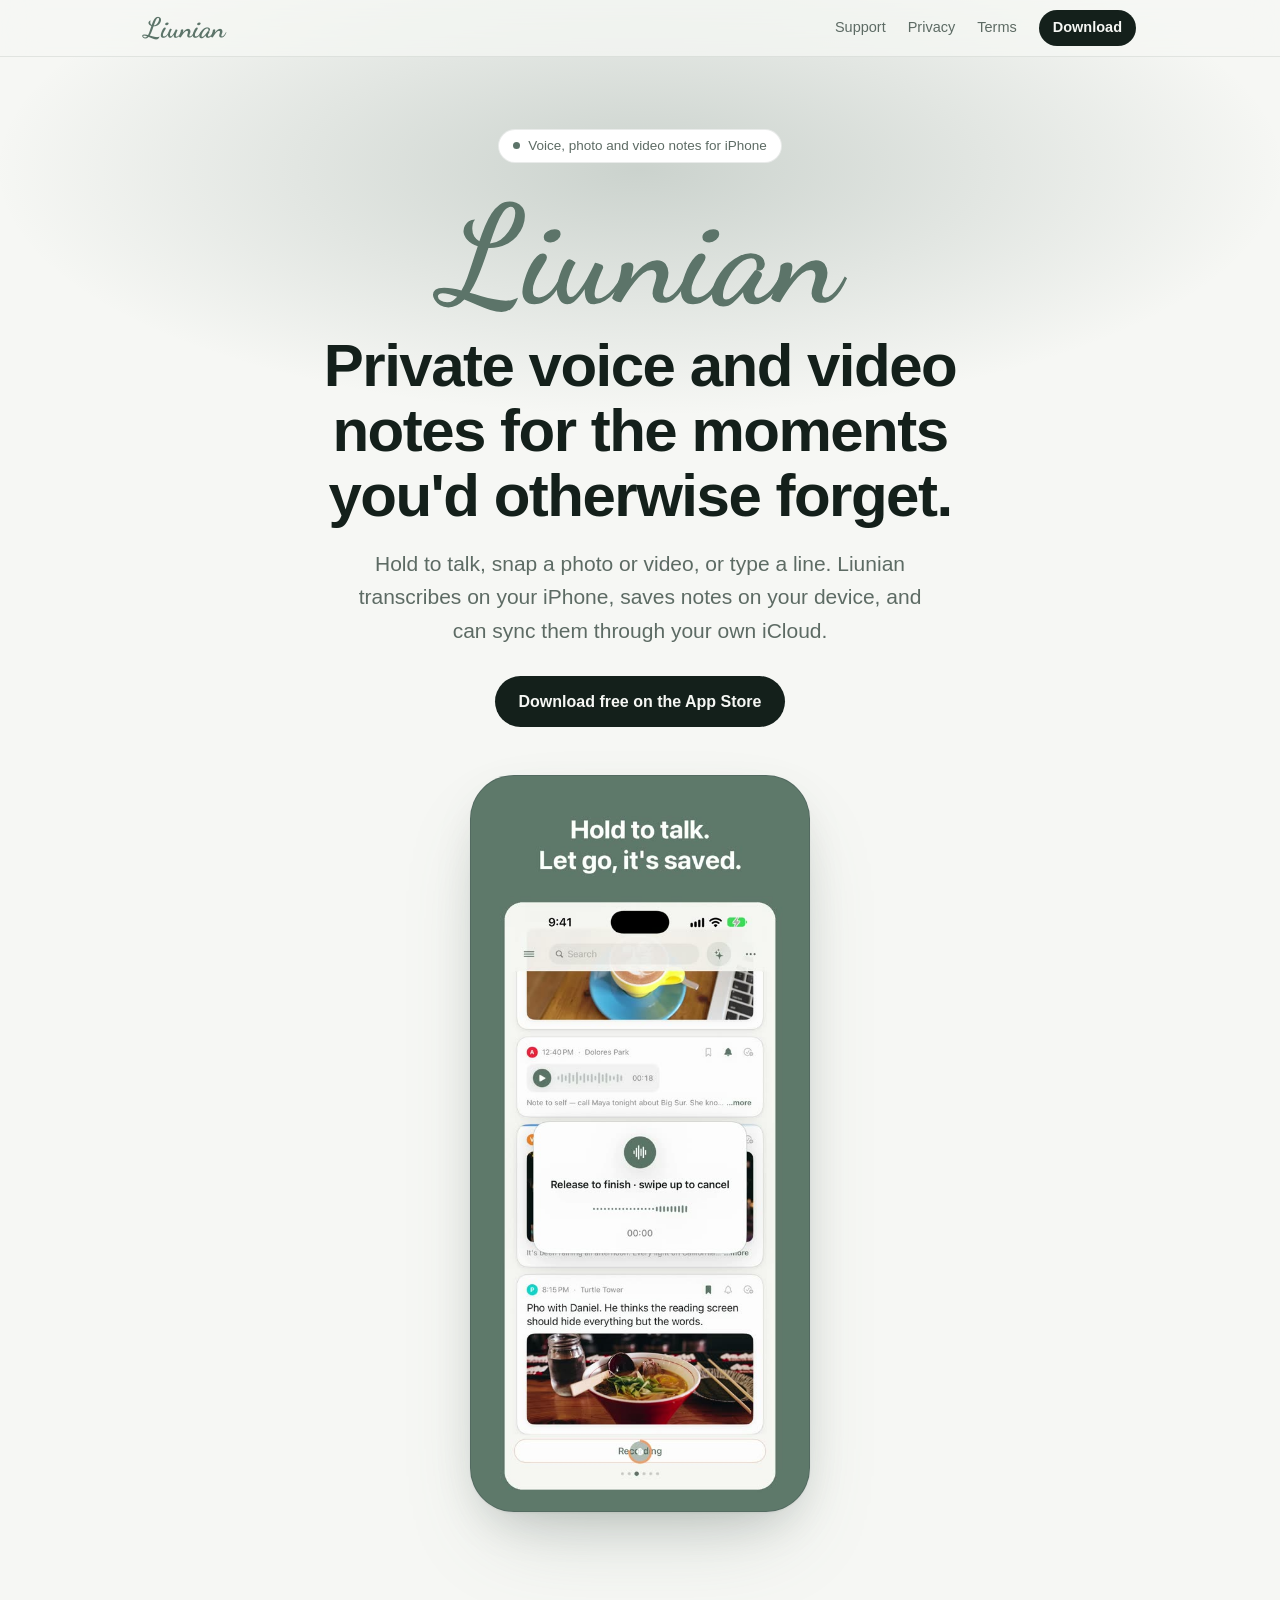
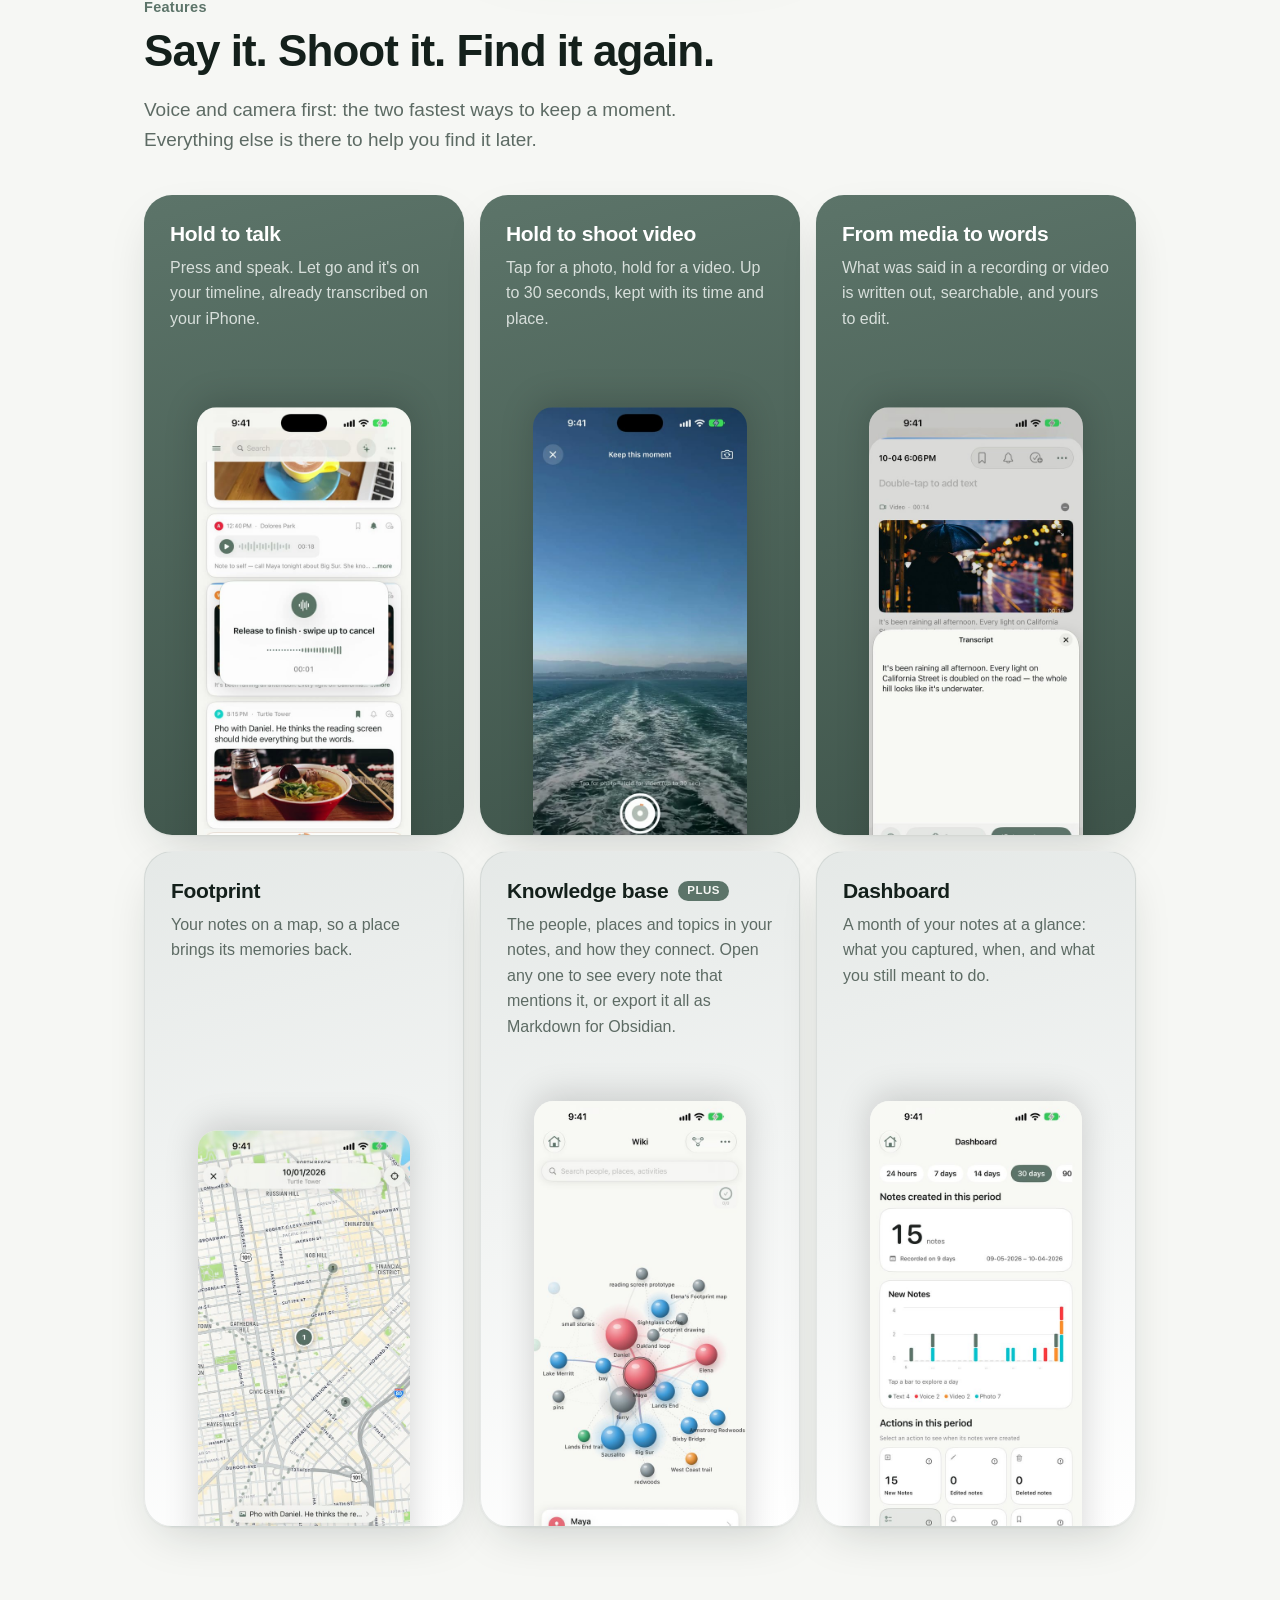
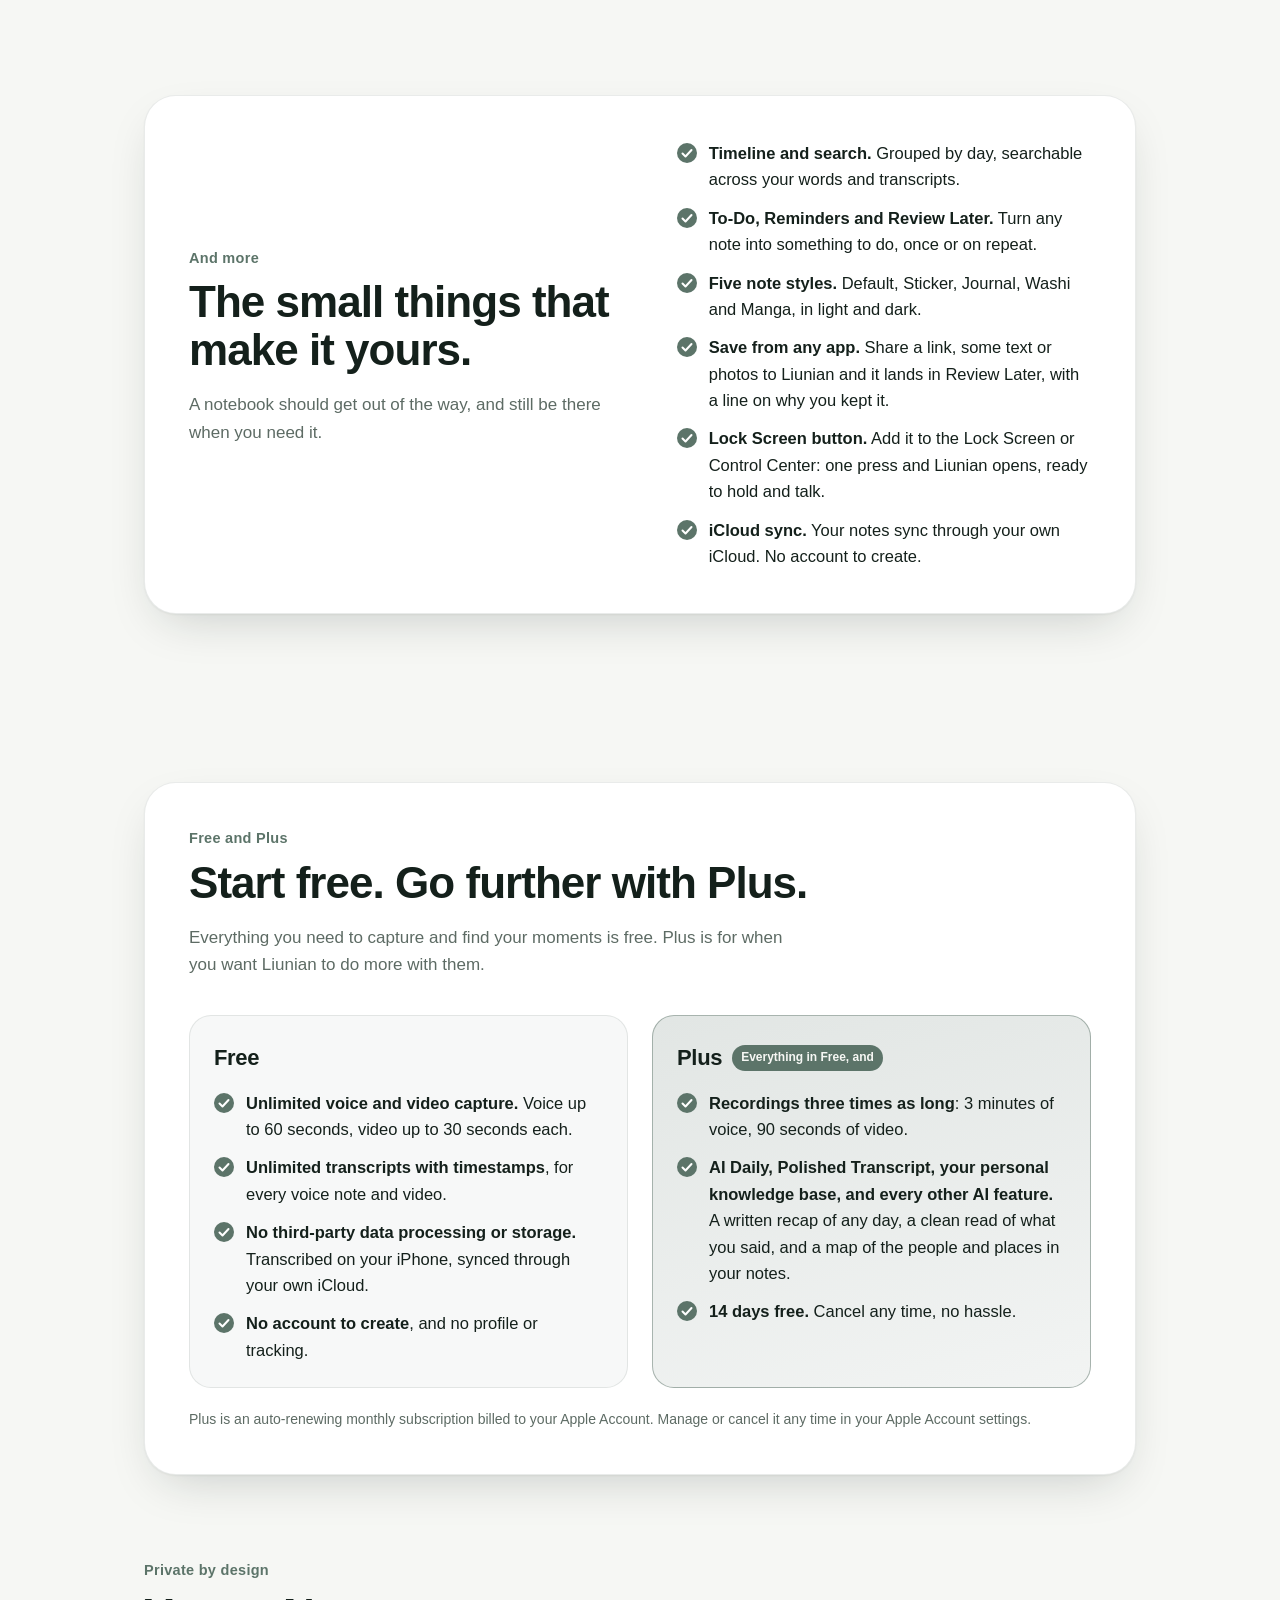
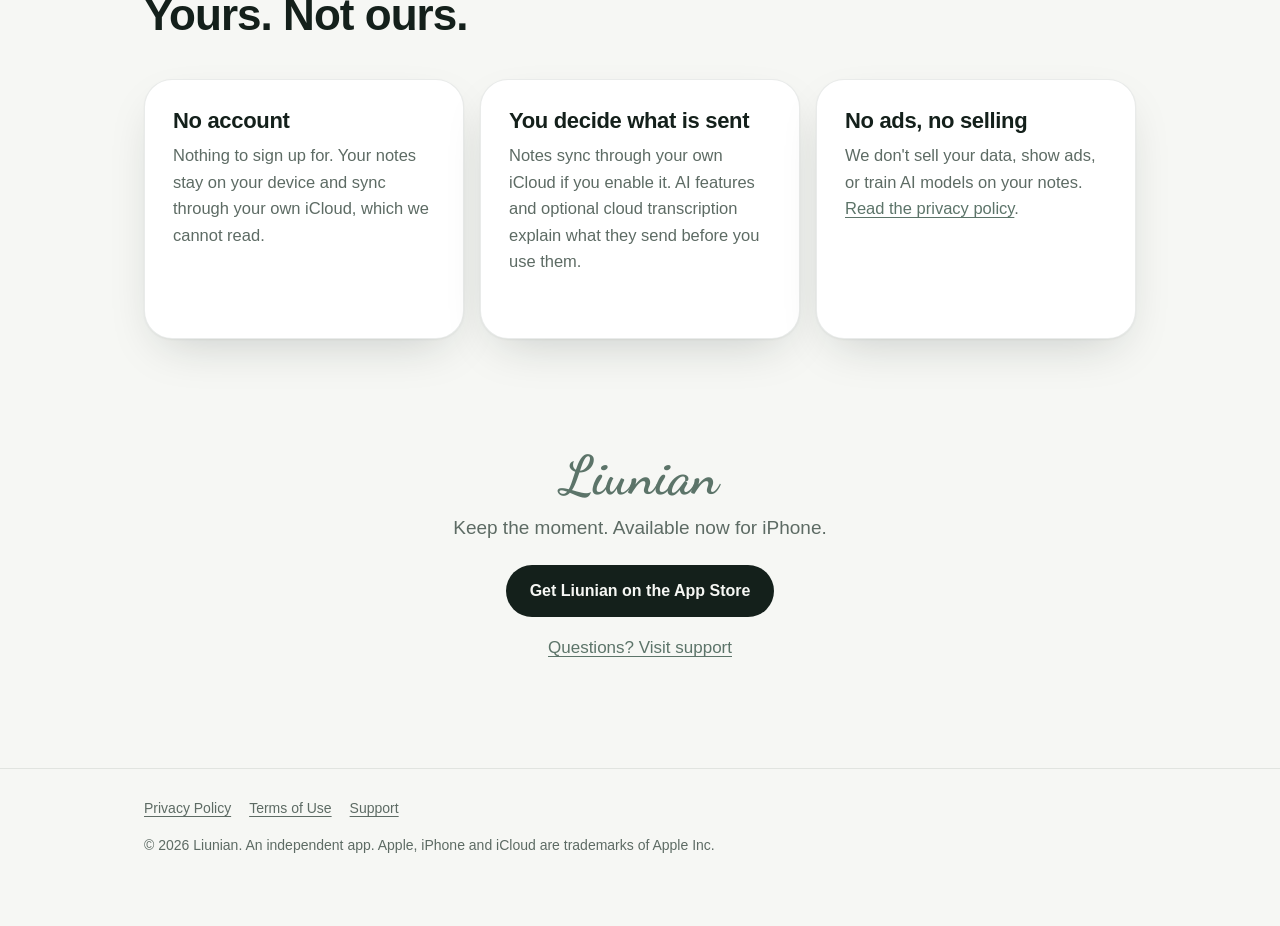
==== index.html @ a7a147c0 "Update website (cef994d)" ====
<!doctype html>
<html lang="en">
<head>
<meta charset="utf-8">
<meta name="viewport" content="width=device-width, initial-scale=1">
<title>Liunian – Private Voice &amp; Video Notes for iPhone</title>
<meta name="description" content="Capture voice, photo, video and text notes on iPhone. Liunian transcribes on device, can sync notes through your own iCloud, and helps you find them again. Download free on the App Store.">
<meta name="theme-color" content="#5C7469">
<link rel="icon" href="/img/icon-180.png">
<link rel="apple-touch-icon" href="/img/icon-180.png">
<link rel="canonical" href="https://liunianai.com/">
<meta property="og:type" content="website">
<meta property="og:url" content="https://liunianai.com/">
<meta property="og:title" content="Liunian – Private Voice &amp; Video Notes for iPhone">
<meta property="og:description" content="Capture voice, photo, video and text notes on iPhone. Liunian transcribes on device, can sync notes through your own iCloud, and helps you find them again. Download free on the App Store.">
<meta property="og:image" content="https://liunianai.com/img/icon-512.png">
<meta name="twitter:card" content="summary">
<meta name="apple-itunes-app" content="app-id=6816302206">
<script type="application/ld+json">{"@context": "https://schema.org", "@type": "SoftwareApplication", "name": "Liunian: Voice & Video Notes", "url": "https://liunianai.com/", "downloadUrl": "https://apps.apple.com/us/app/liunian-voice-video-notes/id6816302206", "operatingSystem": "iOS", "applicationCategory": "ProductivityApplication", "description": "Capture voice, photo, video and text notes on iPhone. Liunian transcribes on device, can sync notes through your own iCloud, and helps you find them again. Download free on the App Store.", "offers": {"@type": "Offer", "price": "0", "priceCurrency": "USD"}}</script>
<link rel="stylesheet" href="/style.css?v=43594e3c">
</head>
<body id="top">
<header class="site"><div class="wrap"><a class="brand" href="/">Liunian</a>
<nav><a href="/support/">Support</a><a href="/privacy/">Privacy</a><a href="/terms/">Terms</a><a class="pill" href="https://apps.apple.com/us/app/liunian-voice-video-notes/id6816302206">Download</a></nav></div></header>


<div class="hero">
  <div class="wrap">
    <span class="eyebrow"><i></i>Voice, photo and video notes for iPhone</span>
    <svg class="wordmark" viewBox="18 74 204 63" role="img" aria-label="Liunian"><path pathLength="1" style="--i:0" d="M55.82 131.05 Q53.47 131.05 50.55 130.09 Q47.63 129.14 44.55 127.81 Q41.47 126.47 38.54 125.27 Q36.96 126.98 35.11 127.94 Q33.27 128.89 31.18 128.89 Q28.95 128.89 27.33 127.90 Q25.71 126.92 24.86 125.52 Q24.00 124.12 24.00 122.98 Q24.00 121.71 25.14 120.76 Q26.29 119.81 29.21 119.81 Q30.92 119.81 32.99 120.16 Q35.05 120.50 37.21 121.08 Q38.67 118.54 39.91 115.11 Q41.15 111.68 42.36 107.90 Q43.56 104.12 44.77 100.50 Q41.59 99.42 39.88 97.48 Q38.16 95.54 38.16 93.57 Q38.16 92.30 38.80 91.07 Q39.43 89.83 40.64 88.97 Q41.85 88.11 43.50 88.11 Q42.67 89.13 42.45 90.40 Q42.23 91.67 42.23 92.43 Q42.23 94.53 43.18 95.99 Q44.13 97.45 45.53 98.27 Q46.74 94.65 48.10 91.32 Q49.47 87.99 51.15 85.41 Q52.83 82.84 54.90 81.32 Q56.96 79.79 59.57 79.79 Q61.03 79.79 62.65 80.40 Q64.27 81.00 65.44 82.46 Q66.62 83.92 66.62 86.65 Q66.62 88.81 65.70 91.29 Q64.78 93.77 62.81 96.02 Q60.84 98.27 57.76 99.77 Q54.68 101.26 50.29 101.39 Q50.17 101.39 50.01 101.39 Q49.85 101.39 49.72 101.39 Q48.52 105.07 47.18 108.82 Q45.85 112.57 44.32 115.99 Q42.80 119.42 41.02 122.09 Q43.50 122.79 46.52 123.68 Q49.53 124.57 52.55 125.17 Q55.57 125.78 57.85 125.78 Q59.38 125.78 60.68 125.43 Q61.98 125.08 63.44 124.38 Q62.17 127.94 60.30 129.49 Q58.42 131.05 55.82 131.05 Z M30.54 126.54 Q32.19 126.54 33.21 125.81 Q34.23 125.08 35.24 124.00 Q33.27 123.30 31.56 122.82 Q29.84 122.35 28.57 122.35 Q27.37 122.35 26.83 122.79 Q26.29 123.24 26.29 123.87 Q26.29 124.89 27.56 125.71 Q28.83 126.54 30.54 126.54 Z M50.42 99.29 Q53.22 99.10 55.38 97.51 Q57.53 95.92 59.06 93.70 Q60.58 91.48 61.38 89.16 Q62.17 86.84 62.17 85.13 Q62.17 83.48 61.54 82.87 Q60.90 82.27 60.08 82.27 Q58.23 82.27 56.58 84.62 Q54.93 86.97 53.44 90.81 Q51.95 94.65 50.42 99.29 Z"/><path pathLength="1" style="--i:1" d="M71.06 127.43 Q68.27 127.43 66.87 125.78 Q65.47 124.13 65.47 121.77 Q65.47 120.31 65.98 118.09 Q66.49 115.87 67.41 113.42 Q68.34 110.98 69.55 108.82 Q70.77 106.66 72.16 105.29 Q73.54 103.93 74.94 103.93 Q75.72 103.93 76.28 104.39 Q76.84 104.85 76.84 105.77 Q76.84 106.59 75.87 108.25 Q74.90 109.91 73.59 112.07 Q72.27 114.22 71.29 116.53 Q70.30 118.85 70.30 120.95 Q70.30 122.97 71.03 123.64 Q71.76 124.32 73.16 124.32 Q75.32 124.32 77.86 122.16 Q80.40 120.00 83.13 114.60 L84.08 115.61 Q81.86 121.20 78.43 124.32 Q75.00 127.43 71.06 127.43 Z M78.56 98.78 Q77.35 98.78 76.37 98.19 Q75.38 97.60 75.38 96.34 Q75.38 94.78 77.03 93.70 Q78.68 92.62 80.48 92.62 Q81.61 92.62 82.40 93.13 Q83.19 93.64 83.19 94.97 Q83.19 96.31 81.73 97.55 Q80.27 98.78 78.56 98.78 Z"/><path pathLength="1" style="--i:2" d="M86.31 127.43 Q84.15 127.43 82.78 125.43 Q81.42 123.43 81.42 120.82 Q81.42 119.04 81.99 116.63 Q82.56 114.22 83.48 111.93 Q84.40 109.64 85.39 108.12 Q86.37 106.59 87.20 106.59 Q87.64 106.59 88.56 107.07 Q89.48 107.55 90.18 108.25 Q89.48 109.26 88.50 111.36 Q87.51 113.45 86.75 115.87 Q85.99 118.28 85.99 120.25 Q85.99 120.50 86.08 121.46 Q86.18 122.41 86.56 123.24 Q86.94 124.06 87.89 124.06 Q88.97 124.06 90.21 122.89 Q91.45 121.71 92.75 119.84 Q94.05 117.96 95.29 115.80 Q96.53 113.64 97.52 111.61 Q98.50 109.58 99.14 108.18 Q99.71 108.25 100.63 108.50 Q101.55 108.75 102.25 109.17 Q102.95 109.58 102.95 110.34 Q102.95 110.53 102.34 111.90 Q101.74 113.26 100.95 115.17 Q100.15 117.07 99.55 119.08 Q98.95 121.08 98.95 122.60 Q98.95 123.49 99.29 124.16 Q99.64 124.82 100.66 124.82 Q101.99 124.82 103.84 123.62 Q105.68 122.41 107.65 120.12 Q109.62 117.84 111.14 114.66 L112.09 115.42 Q110.70 118.85 108.47 121.58 Q106.25 124.32 103.71 125.87 Q101.17 127.43 98.75 127.43 Q96.91 127.43 95.99 126.57 Q95.07 125.71 94.75 124.35 Q94.44 122.98 94.37 121.58 Q94.37 121.27 94.37 120.92 Q94.37 120.57 94.37 120.31 Q93.29 122.03 92.02 123.65 Q90.75 125.27 89.32 126.35 Q87.89 127.43 86.31 127.43 Z"/><path pathLength="1" style="--i:3" d="M130.89 126.79 Q128.42 126.79 127.11 125.55 Q125.81 124.32 125.81 122.41 Q125.81 121.14 126.26 119.71 Q126.70 118.28 127.15 116.82 Q127.59 115.36 127.59 114.03 Q127.59 112.63 126.92 112.09 Q126.26 111.55 125.37 111.55 Q123.46 111.55 121.46 113.11 Q119.46 114.66 117.59 117.01 Q115.71 119.36 114.06 121.90 Q112.41 124.44 111.20 126.47 Q110.00 126.47 108.92 126.06 Q107.84 125.65 107.08 124.63 Q107.14 124.32 107.81 122.70 Q108.47 121.08 109.30 118.82 Q110.12 116.57 110.76 114.09 Q111.39 111.61 111.39 109.58 Q111.84 109.07 112.76 108.56 Q113.68 108.06 114.70 108.06 Q116.92 108.06 116.92 109.96 Q116.92 110.72 116.63 112.22 Q116.35 113.71 115.84 115.61 Q117.49 113.39 119.46 111.42 Q121.43 109.45 123.56 108.21 Q125.68 106.98 127.84 106.98 Q130.57 106.98 131.88 108.82 Q133.18 110.66 133.18 112.88 Q133.18 114.79 132.54 116.44 Q131.91 118.09 131.31 119.55 Q130.70 121.01 130.70 122.41 Q130.70 123.43 131.18 123.84 Q131.65 124.25 132.23 124.25 Q133.75 124.25 135.40 122.79 Q137.05 121.33 138.55 119.08 Q140.04 116.82 141.18 114.53 L142.26 115.42 Q140.93 118.54 139.24 121.11 Q137.56 123.68 135.50 125.24 Q133.43 126.79 130.89 126.79 Z"/><path pathLength="1" style="--i:4" d="M144.61 127.43 Q141.82 127.43 140.42 125.78 Q139.02 124.13 139.02 121.77 Q139.02 120.31 139.53 118.09 Q140.04 115.87 140.96 113.42 Q141.88 110.98 143.10 108.82 Q144.32 106.66 145.70 105.29 Q147.09 103.93 148.49 103.93 Q149.26 103.93 149.83 104.39 Q150.39 104.85 150.39 105.77 Q150.39 106.59 149.42 108.25 Q148.45 109.91 147.13 112.07 Q145.82 114.22 144.83 116.53 Q143.85 118.85 143.85 120.95 Q143.85 122.97 144.58 123.64 Q145.31 124.32 146.71 124.32 Q148.87 124.32 151.41 122.16 Q153.95 120.00 156.68 114.60 L157.63 115.61 Q155.41 121.20 151.98 124.32 Q148.55 127.43 144.61 127.43 Z M152.11 98.78 Q150.90 98.78 149.91 98.19 Q148.93 97.60 148.93 96.34 Q148.93 94.78 150.58 93.70 Q152.23 92.62 154.03 92.62 Q155.15 92.62 155.95 93.13 Q156.74 93.64 156.74 94.97 Q156.74 96.31 155.28 97.55 Q153.82 98.78 152.11 98.78 Z"/><path pathLength="1" style="--i:5" d="M158.58 128.51 Q156.49 128.51 154.93 127.11 Q153.38 125.71 153.38 122.92 Q153.38 120.69 154.39 118.09 Q155.41 115.49 157.19 112.95 Q158.97 110.41 161.25 108.34 Q163.54 106.28 166.14 105.01 Q168.75 103.74 171.35 103.74 Q174.08 103.74 175.99 105.13 Q177.89 106.53 177.89 108.82 Q177.89 110.53 176.69 111.29 Q175.48 112.06 173.83 111.74 Q173.95 111.17 174.05 110.60 Q174.14 110.02 174.14 109.39 Q174.14 108.12 173.64 107.10 Q173.13 106.09 171.48 106.09 Q169.70 106.09 167.86 107.29 Q166.02 108.50 164.33 110.44 Q162.65 112.37 161.32 114.69 Q159.98 117.01 159.22 119.23 Q158.46 121.46 158.46 123.24 Q158.46 125.27 159.92 125.27 Q161.38 125.27 163.16 123.84 Q164.94 122.41 166.75 120.25 Q168.56 118.09 170.21 115.84 Q171.86 113.58 173.07 111.99 Q173.26 111.68 173.57 111.68 Q173.83 111.74 174.56 111.96 Q175.29 112.18 175.92 112.63 Q176.56 113.07 176.56 113.77 Q176.56 114.41 176.02 115.39 Q175.48 116.38 174.75 117.55 Q174.02 118.73 173.48 119.90 Q172.94 121.08 172.94 122.16 Q172.94 122.98 173.38 123.71 Q173.83 124.44 174.84 124.44 Q176.37 124.44 179.13 122.19 Q181.89 119.93 184.75 114.53 L185.96 115.74 Q184.43 119.17 182.31 121.81 Q180.18 124.44 177.83 125.93 Q175.48 127.43 173.07 127.43 Q170.46 127.43 169.19 125.78 Q167.92 124.12 167.79 122.22 Q167.79 122.09 167.79 122.03 Q167.79 121.97 167.79 121.90 Q165.25 124.95 163.13 126.73 Q161.00 128.51 158.58 128.51 Z"/><path pathLength="1" style="--i:6" d="M204.63 126.79 Q202.15 126.79 200.85 125.55 Q199.55 124.32 199.55 122.41 Q199.55 121.14 199.99 119.71 Q200.44 118.28 200.88 116.82 Q201.33 115.36 201.33 114.03 Q201.33 112.63 200.66 112.09 Q199.99 111.55 199.11 111.55 Q197.20 111.55 195.20 113.11 Q193.20 114.66 191.33 117.01 Q189.45 119.36 187.80 121.90 Q186.15 124.44 184.94 126.47 Q183.74 126.47 182.66 126.06 Q181.58 125.65 180.81 124.63 Q180.88 124.32 181.54 122.70 Q182.21 121.08 183.04 118.82 Q183.86 116.57 184.50 114.09 Q185.13 111.61 185.13 109.58 Q185.58 109.07 186.50 108.56 Q187.42 108.06 188.44 108.06 Q190.66 108.06 190.66 109.96 Q190.66 110.72 190.37 112.22 Q190.09 113.71 189.58 115.61 Q191.23 113.39 193.20 111.42 Q195.17 109.45 197.30 108.21 Q199.42 106.98 201.58 106.98 Q204.31 106.98 205.62 108.82 Q206.92 110.66 206.92 112.88 Q206.92 114.79 206.28 116.44 Q205.65 118.09 205.04 119.55 Q204.44 121.01 204.44 122.41 Q204.44 123.43 204.92 123.84 Q205.39 124.25 205.96 124.25 Q207.49 124.25 209.14 122.79 Q210.79 121.33 212.28 119.08 Q213.78 116.82 214.92 114.53 L216.00 115.42 Q214.67 118.54 212.98 121.11 Q211.30 123.68 209.24 125.24 Q207.17 126.79 204.63 126.79 Z"/></svg>
    <h1>Private voice and video notes for the moments you'd otherwise forget.</h1>
    <p class="lead">Hold to talk, snap a photo or video, or type a line. Liunian transcribes on your iPhone, saves notes on your device, and can sync them through your own iCloud.</p>
    <a class="cta" href="https://apps.apple.com/us/app/liunian-voice-video-notes/id6816302206">Download free on the App Store</a>
  </div>
  <div class="reel-wrap">
    <div class="reel">
      <video id="reel" autoplay muted loop playsinline preload="metadata" poster="/video/poster.jpg" aria-label="Liunian in use: hold to record a voice note, shoot a video, and read its transcript">
        <source src="/video/preview.mp4" type="video/mp4">
      </video>
    </div>
  </div>
</div>

<section>
  <div class="wrap">
    <div class="reveal"><div class="kicker">Features</div>
    <h2>Say it. Shoot it. Find it again.</h2>
    <p class="sub">Voice and camera first: the two fastest ways to keep a moment. Everything else is there to help you find it later.</p></div>
    <div class="wall">
      <article class="fcard c1 reveal">
        <h3>Hold to talk</h3>
        <p>Press and speak. Let go and it's on your timeline, already transcribed on your iPhone.</p>
        <img class="shot" src="/img/voice.jpg" alt="Recording a voice note by holding the button" width="520" height="1130" loading="lazy">
      </article>
      <article class="fcard c1 reveal">
        <h3>Hold to shoot video</h3>
        <p>Tap for a photo, hold for a video. Up to 30 seconds, kept with its time and place.</p>
        <img class="shot" src="/img/camera.jpg" alt="The camera, ready to hold for video" width="520" height="1130" loading="lazy">
      </article>
      <article class="fcard c1 reveal">
        <h3>From media to words</h3>
        <p>What was said in a recording or video is written out, searchable, and yours to edit.</p>
        <img class="shot" src="/img/transcript.jpg" alt="A video note with its transcript" width="520" height="1130" loading="lazy">
      </article>
      <article class="fcard c2 reveal">
        <h3>Footprint</h3>
        <p>Your notes on a map, so a place brings its memories back.</p>
        <img class="shot" src="/img/w-footprint.jpg" alt="Footprint: notes placed on a map" width="520" height="1056" loading="lazy">
      </article>
      <article class="fcard c2 reveal">
        <h3>Knowledge base <span class="badge-plus">Plus</span></h3>
        <p>The people, places and topics in your notes, and how they connect. Open any one to see every note that mentions it, or export it all as Markdown for Obsidian.</p>
        <img class="shot" src="/img/w-wiki.jpg" alt="The knowledge base graph" width="520" height="1130" loading="lazy">
      </article>
      <article class="fcard c2 reveal">
        <h3>Dashboard</h3>
        <p>A month of your notes at a glance: what you captured, when, and what you still meant to do.</p>
        <img class="shot" src="/img/w-dashboard.jpg" alt="Dashboard: notes over time and the actions behind them" width="520" height="1130" loading="lazy">
      </article>
    </div>
  </div>
</section>

<section>
  <div class="wrap">
    <div class="plus reveal">
      <div>
        <div class="kicker">And more</div>
        <h2>The small things that make it yours.</h2>
        <p class="sub" style="font-size:17px">A notebook should get out of the way, and still be there when you need it.</p>
      </div>
      <ul>
        <li><span><strong>Timeline and search.</strong> Grouped by day, searchable across your words and transcripts.</span></li>
        <li><span><strong>To-Do, Reminders and Review Later.</strong> Turn any note into something to do, once or on repeat.</span></li>
        <li><span><strong>Five note styles.</strong> Default, Sticker, Journal, Washi and Manga, in light and dark.</span></li>
        <li><span><strong>Save from any app.</strong> Share a link, some text or photos to Liunian and it lands in Review Later, with a line on why you kept it.</span></li>
        <li><span><strong>Lock Screen button.</strong> Add it to the Lock Screen or Control Center: one press and Liunian opens, ready to hold and talk.</span></li>
        <li><span><strong>iCloud sync.</strong> Your notes sync through your own iCloud. No account to create.</span></li>
      </ul>
    </div>
  </div>
</section>

<section>
  <div class="wrap">
    <div class="plus plans reveal">
      <div class="plans-head">
        <div class="kicker">Free and Plus</div>
        <h2>Start free. Go further with Plus.</h2>
        <p class="sub" style="font-size:17px">Everything you need to capture and find your moments is free. Plus is for when you want Liunian to do more with them.</p>
      </div>
      <div class="plan">
        <h3>Free</h3>
        <ul>
          <li><span><strong>Unlimited voice and video capture.</strong> Voice up to 60 seconds, video up to 30 seconds each.</span></li>
          <li><span><strong>Unlimited transcripts with timestamps</strong>, for every voice note and video.</span></li>
          <li><span><strong>No third-party data processing or storage.</strong> Transcribed on your iPhone, synced through your own iCloud.</span></li>
          <li><span><strong>No account to create</strong>, and no profile or tracking.</span></li>
        </ul>
      </div>
      <div class="plan featured">
        <h3>Plus <span class="badge-plus">Everything in Free, and</span></h3>
        <ul>
          <li><span><strong>Recordings three times as long</strong>: 3 minutes of voice, 90 seconds of video.</span></li>
          <li><span><strong>AI Daily, Polished Transcript, your personal knowledge base, and every other AI feature.</strong> A written recap of any day, a clean read of what you said, and a map of the people and places in your notes.</span></li>
          <li><span><strong>14 days free.</strong> Cancel any time, no hassle.</span></li>
        </ul>
      </div>
      <p class="fine plans-fine">Plus is an auto-renewing monthly subscription billed to your Apple Account. Manage or cancel it any time in your Apple Account settings.</p>
    </div>
  </div>
</section>

<section>
  <div class="wrap">
    <div class="reveal"><div class="kicker">Private by design</div>
    <h2>Yours. Not ours.</h2></div>
    <div class="bento">
      <div class="tile w2 reveal"><h3>No account</h3><p>Nothing to sign up for. Your notes stay on your device and sync through your own iCloud, which we cannot read.</p></div>
      <div class="tile w2 reveal"><h3>You decide what is sent</h3><p>Notes sync through your own iCloud if you enable it. AI features and optional cloud transcription explain what they send before you use them.</p></div>
      <div class="tile w2 reveal"><h3>No ads, no selling</h3><p>We don't sell your data, show ads, or train AI models on your notes. <a href="/privacy/">Read the privacy policy</a>.</p></div>
    </div>
  </div>
</section>

<div class="wrap closing reveal">
  <div class="wordmark-sm">Liunian</div>
  <p class="sub" style="margin:10px auto 22px">Keep the moment. Available now for iPhone.</p>
  <a class="cta" href="https://apps.apple.com/us/app/liunian-voice-video-notes/id6816302206">Get Liunian on the App Store</a>
  <p><a href="/support/">Questions? Visit support</a></p>
</div>

<script src="/site.js?v=5a19f0c8" defer></script>
<footer><div class="wrap"><a href="/privacy/">Privacy Policy</a><a href="/terms/">Terms of Use</a><a href="/support/">Support</a>
<p>&copy; 2026 Liunian. An independent app. Apple, iPhone and iCloud are trademarks of Apple Inc.</p></div></footer>
</body>
</html>
---- style.css ----
@font-face { font-family: "Dancing Script"; src: url("/fonts/DancingScript.ttf") format("truetype"); font-weight: 400 700; font-display: swap; }
:root {
  --sage: #5C7469; --sage-2: #7d968a; --ink: #14201b; --muted: #5d6b64; --bg: #f6f7f4; --card: #ffffff; --line: rgba(20,32,27,.09);
  --glow: rgba(92,116,105,.28); --nav: rgba(246,247,244,.72); --shadow: 0 1px 2px rgba(20,32,27,.05), 0 18px 50px -18px rgba(20,32,27,.22);
}
@media (prefers-color-scheme: dark) { :root {
  --sage: #B4C7BB; --sage-2: #8aa497; --ink: #eef3ef; --muted: #9aa9a1; --bg: #0e1311; --card: #171e1b; --line: rgba(238,243,239,.09);
  --glow: rgba(120,160,140,.22); --nav: rgba(14,19,17,.72); --shadow: 0 1px 2px rgba(0,0,0,.3), 0 18px 50px -18px rgba(0,0,0,.7);
} }
* { box-sizing: border-box; }
html { -webkit-text-size-adjust: 100%; scroll-behavior: smooth; }
body { margin: 0; background: var(--bg); color: var(--ink); font: 17px/1.6 -apple-system, BlinkMacSystemFont, "SF Pro Text", "Segoe UI", "PingFang SC", "Noto Sans SC", sans-serif; -webkit-font-smoothing: antialiased; overflow-x: hidden; }
a { color: var(--sage); text-underline-offset: 3px; }
.wrap { max-width: 1040px; margin: 0 auto; padding: 0 24px; }
.narrow { max-width: 720px; }

/* navigation */
header.site { position: sticky; top: 0; z-index: 10; backdrop-filter: saturate(180%) blur(18px); -webkit-backdrop-filter: saturate(180%) blur(18px); background: var(--nav); border-bottom: 1px solid var(--line); }
header.site .wrap { display: flex; align-items: center; justify-content: space-between; height: 56px; }
.brand { font: 700 28px/1 "Dancing Script", cursive; color: var(--sage); text-decoration: none; }
nav { display: flex; align-items: center; gap: 22px; }
nav a { color: var(--muted); text-decoration: none; font-size: 14.5px; }
nav a:hover { color: var(--ink); }
nav .pill { color: var(--bg); background: var(--ink); padding: 6px 14px; border-radius: 999px; font-weight: 600; }
nav .pill:hover { color: var(--bg); opacity: .85; }

/* hero */
.hero { position: relative; text-align: center; padding: 72px 0 0; isolation: isolate; }
.hero::before { content: ""; position: absolute; inset: -80px -10% auto; height: 640px; z-index: -1; background: radial-gradient(60% 55% at 50% 30%, var(--glow), transparent 70%); }
.eyebrow { display: inline-flex; align-items: center; gap: 8px; font-size: 13.5px; color: var(--muted); border: 1px solid var(--line); border-radius: 999px; padding: 5px 14px; background: var(--card); }
.eyebrow i { width: 7px; height: 7px; border-radius: 50%; background: var(--sage); display: block; }
.wordmark { display: block; width: min(440px, 78vw); height: auto; margin: 26px auto 8px; overflow: visible; }
.wordmark path { fill: var(--sage); fill-opacity: 0; stroke: var(--sage); stroke-width: 1.3; stroke-linecap: round; stroke-linejoin: round; stroke-dasharray: 1; stroke-dashoffset: 1;
  animation: write .85s cubic-bezier(.5,0,.3,1) forwards, fill .5s ease forwards; animation-delay: calc(var(--i) * .16s + .15s), calc(var(--i) * .16s + .6s); }
@keyframes write { to { stroke-dashoffset: 0; } }
@keyframes fill { to { fill-opacity: 1; stroke-opacity: 0; } }
.hero h1 { font-size: clamp(34px, 5.6vw, 60px); line-height: 1.08; letter-spacing: -.025em; font-weight: 700; margin: 10px auto 0; max-width: 780px; }
.hero p.lead { font-size: clamp(18px, 2.2vw, 21px); color: var(--muted); max-width: 590px; margin: 18px auto 28px; }
.cta { display: inline-flex; align-items: center; gap: 10px; padding: 13px 24px; border-radius: 999px; background: var(--ink); color: var(--bg); font-weight: 600; text-decoration: none; font-size: 16px; }
.cta.soft { background: var(--card); color: var(--muted); border: 1px solid var(--line); cursor: default; }
.stage { display: flex; justify-content: center; align-items: flex-end; gap: clamp(10px, 3vw, 34px); margin-top: 56px; padding: 0 12px; }
.phone { position: relative; flex: none; border-radius: 40px; padding: 8px; background: linear-gradient(160deg, #2b3631, #0f1513); box-shadow: var(--shadow); width: clamp(150px, 27vw, 270px); }
.phone img { display: block; width: 100%; height: auto; border-radius: 33px; }
.phone.side { width: clamp(120px, 21vw, 220px); opacity: .98; transform: translateY(26px); }
.stage .fade { position: absolute; left: 0; right: 0; height: 160px; margin-top: -160px; background: linear-gradient(to bottom, transparent, var(--bg)); pointer-events: none; }
.stage-wrap { position: relative; overflow: hidden; height: clamp(300px, 52vw, 560px); }

/* sections */
section { padding: 84px 0 0; }
.kicker { color: var(--sage); font-weight: 600; font-size: 14.5px; letter-spacing: .02em; }
h2 { font-size: clamp(28px, 4.2vw, 44px); line-height: 1.1; letter-spacing: -.022em; margin: 8px 0 14px; font-weight: 700; }
.sub { color: var(--muted); font-size: 19px; max-width: 620px; }
.bento { display: grid; grid-template-columns: repeat(6, 1fr); gap: 16px; margin-top: 40px; }
.tile { position: relative; overflow: hidden; background: var(--card); border: 1px solid var(--line); border-radius: 28px; padding: 28px; box-shadow: var(--shadow); min-height: 260px; display: flex; flex-direction: column; }
.tile h3 { font-size: 22px; letter-spacing: -.015em; margin: 0 0 8px; line-height: 1.2; }
.tile p { color: var(--muted); margin: 0; font-size: 16.5px; max-width: 420px; }
.tile.w3 { grid-column: span 3; } .tile.w2 { grid-column: span 2; } .tile.w4 { grid-column: span 4; } .tile.w6 { grid-column: span 6; }
.tile .shot { margin: 22px auto -70px; width: min(240px, 70%); border-radius: 26px 26px 0 0; border: 1px solid var(--line); border-bottom: 0; box-shadow: 0 -4px 30px rgba(0,0,0,.08); display: block; }
.tile.tall { min-height: 440px; }
.tile.accent { background: linear-gradient(160deg, var(--sage), #3f554b); color: #f4f8f5; border: 0; }
.tile.accent p { color: rgba(244,248,245,.82); } .tile.accent h3 { color: #fff; }
@media (prefers-color-scheme: dark) { .tile.accent { background: linear-gradient(160deg, #2e4439, #1b2a23); } }
.chips { display: flex; flex-wrap: wrap; gap: 8px; margin-top: auto; padding-top: 22px; }
.chip { padding: 6px 13px; border-radius: 999px; background: rgba(255,255,255,.14); font-size: 14px; }
.q { margin-top: auto; padding-top: 22px; }
.q span { display: inline-block; background: var(--sage); color: var(--bg); border-radius: 18px 18px 4px 18px; padding: 9px 15px; font-size: 15px; }
.ico { width: 40px; height: 40px; border-radius: 12px; background: var(--glow); display: grid; place-items: center; margin-bottom: 16px; font-size: 20px; }
.stat { font-size: 54px; font-weight: 700; letter-spacing: -.03em; color: var(--sage); line-height: 1; margin-top: auto; padding-top: 18px; }
@media (max-width: 800px) { .tile.w3, .tile.w2, .tile.w4 { grid-column: span 6; } .tile.tall { min-height: 400px; } }

.plus { margin-top: 84px; border-radius: 32px; padding: 44px; background: var(--card); border: 1px solid var(--line); box-shadow: var(--shadow); display: grid; grid-template-columns: 1.1fr 1fr; gap: 32px; align-items: center; }
.plus ul { list-style: none; margin: 0; padding: 0; display: grid; gap: 12px; }
.plus li { display: flex; gap: 12px; align-items: flex-start; font-size: 16.5px; }
.plus li::before { content: ""; flex: none; width: 20px; height: 20px; margin-top: 3px; border-radius: 50%; background: var(--sage) url("data:image/svg+xml,%3Csvg xmlns='http://www.w3.org/2000/svg' viewBox='0 0 20 20'%3E%3Cpath d='M5.5 10.5l3 3 6-6.5' fill='none' stroke='white' stroke-width='2' stroke-linecap='round' stroke-linejoin='round'/%3E%3C/svg%3E") center/contain; }
@media (max-width: 800px) { .plus { grid-template-columns: 1fr; padding: 28px; } }
.fine { color: var(--muted); font-size: 14px; margin-top: 18px; }

.closing { text-align: center; padding: 110px 0 30px; }
.closing .wordmark-sm { font: 700 54px/1 "Dancing Script", cursive; color: var(--sage); }

/* reveal on scroll */
.reveal { opacity: 0; transform: translateY(22px); transition: opacity .7s ease, transform .7s cubic-bezier(.2,.7,.2,1); }
.reveal.in { opacity: 1; transform: none; }
@media (prefers-reduced-motion: reduce) {
  .reveal { opacity: 1; transform: none; transition: none; }
  .wordmark path { animation: none; fill-opacity: 1; stroke-opacity: 0; stroke-dashoffset: 0; }
  html { scroll-behavior: auto; }
}

/* text pages */
article { padding: 56px 0 40px; }
article h1 { font-size: 38px; line-height: 1.15; letter-spacing: -.02em; margin: 8px 0 8px; }
article h2 { font-size: 24px; margin: 38px 0 8px; letter-spacing: -.01em; }
article ul { padding-left: 22px; } article li { margin: 7px 0; }
.meta { color: var(--muted); font-size: 16px; }
details { background: var(--card); border: 1px solid var(--line); border-radius: 16px; padding: 16px 20px; margin: 10px 0; box-shadow: var(--shadow); }
summary { cursor: pointer; font-weight: 600; }
details p { margin: 10px 0 0; color: var(--muted); }
footer { margin-top: 60px; border-top: 1px solid var(--line); padding: 28px 0 56px; color: var(--muted); font-size: 14px; }
footer a { color: var(--muted); margin-right: 18px; }
@media (max-width: 560px) { nav a:not(.pill) { display: none; } .hero { padding-top: 44px; } section { padding-top: 64px; } }

/* hero reel: the app preview, silent and looping */
.reel-wrap { display: flex; justify-content: center; margin-top: 48px; padding: 0 20px; }
.reel { width: min(340px, 78vw); aspect-ratio: 886 / 1920; border-radius: 44px; overflow: hidden; box-shadow: var(--shadow), 0 40px 90px -30px var(--glow); border: 1px solid var(--line); background: #5a7168; }
.reel video { display: block; width: 100%; height: 100%; object-fit: cover; }
.tile.media { min-height: 600px; }
.tile.media .shot { width: min(250px, 78%); margin-bottom: -90px; border: 0; border-radius: 9% 9% 0 0 / 4.2% 4.2% 0 0; box-shadow: 0 -6px 34px rgba(0,0,0,.25); }
.tile .shot { height: auto; }
.tile.r2 { grid-row: span 2; }

/* feature wall */
.wall { display: grid; grid-template-columns: repeat(3, 1fr); gap: 16px; margin-top: 40px; }
.fcard { position: relative; overflow: hidden; border-radius: 28px; padding: 26px 26px 0; min-height: 640px; display: flex; flex-direction: column; border: 1px solid var(--line); box-shadow: var(--shadow); background: var(--card); }
.fcard h3 { font-size: 21px; letter-spacing: -.015em; line-height: 1.2; margin: 0 0 8px; display: flex; align-items: center; gap: 10px; flex-wrap: wrap; }
.fcard p { margin: 0 0 24px; color: var(--muted); font-size: 16px; max-width: 340px; }
.fcard .shot { display: block; margin: auto auto 0; width: 80%; height: auto; border-radius: 9% 9% 0 0 / 4.2% 4.2% 0 0; box-shadow: 0 -6px 34px rgba(0,0,0,.16); transform: translateY(8%); }
.fcard.c1 { background: linear-gradient(165deg, var(--sage), #3f554b); border: 0; color: #f4f8f5; }
.fcard.c1 p { color: rgba(244,248,245,.82); } .fcard.c1 h3 { color: #fff; }
@media (prefers-color-scheme: dark) { .fcard.c1 { background: linear-gradient(165deg, #2e4439, #1b2a23); } }
.fcard.c2 { background: linear-gradient(165deg, color-mix(in srgb, var(--sage) 16%, var(--card)), var(--card)); }
.fcard.c3 { background: var(--card); }
.fcard .duo { display: flex; gap: 10px; margin: auto auto 0; width: 100%; justify-content: center; }
.fcard .duo .shot { width: 46%; margin: 0; transform: translateY(8%); }
.fcard .duo .shot:last-child { transform: translateY(18%); }
.badge-plus { font-size: 11.5px; font-weight: 700; letter-spacing: .04em; text-transform: uppercase; color: var(--bg); background: var(--sage); padding: 3px 9px; border-radius: 999px; }
@media (max-width: 860px) { .wall { grid-template-columns: repeat(2, 1fr); } .fcard { min-height: 560px; } }
@media (max-width: 520px) { .wall { grid-template-columns: 1fr; } .fcard { min-height: 540px; } }

/* Free and Plus in one card */
.plus.plans { grid-template-columns: 1fr 1fr; gap: 20px 24px; align-items: stretch; }
.plans .plans-head { grid-column: 1 / -1; }
.plans .plan { border: 1px solid var(--line); border-radius: 22px; padding: 24px; background: color-mix(in srgb, var(--sage) 5%, var(--card)); }
.plans .plan.featured { background: linear-gradient(165deg, color-mix(in srgb, var(--sage) 18%, var(--card)), color-mix(in srgb, var(--sage) 8%, var(--card))); border-color: color-mix(in srgb, var(--sage) 40%, var(--line)); }
.plans .plan h3 { margin: 0 0 14px; font-size: 22px; letter-spacing: -.015em; display: flex; align-items: center; gap: 10px; flex-wrap: wrap; }
.plans .plan .badge-plus { text-transform: none; letter-spacing: 0; font-size: 12px; }
.plans .plans-fine { grid-column: 1 / -1; margin: 0; }
@media (max-width: 800px) { .plus.plans { grid-template-columns: 1fr; } }
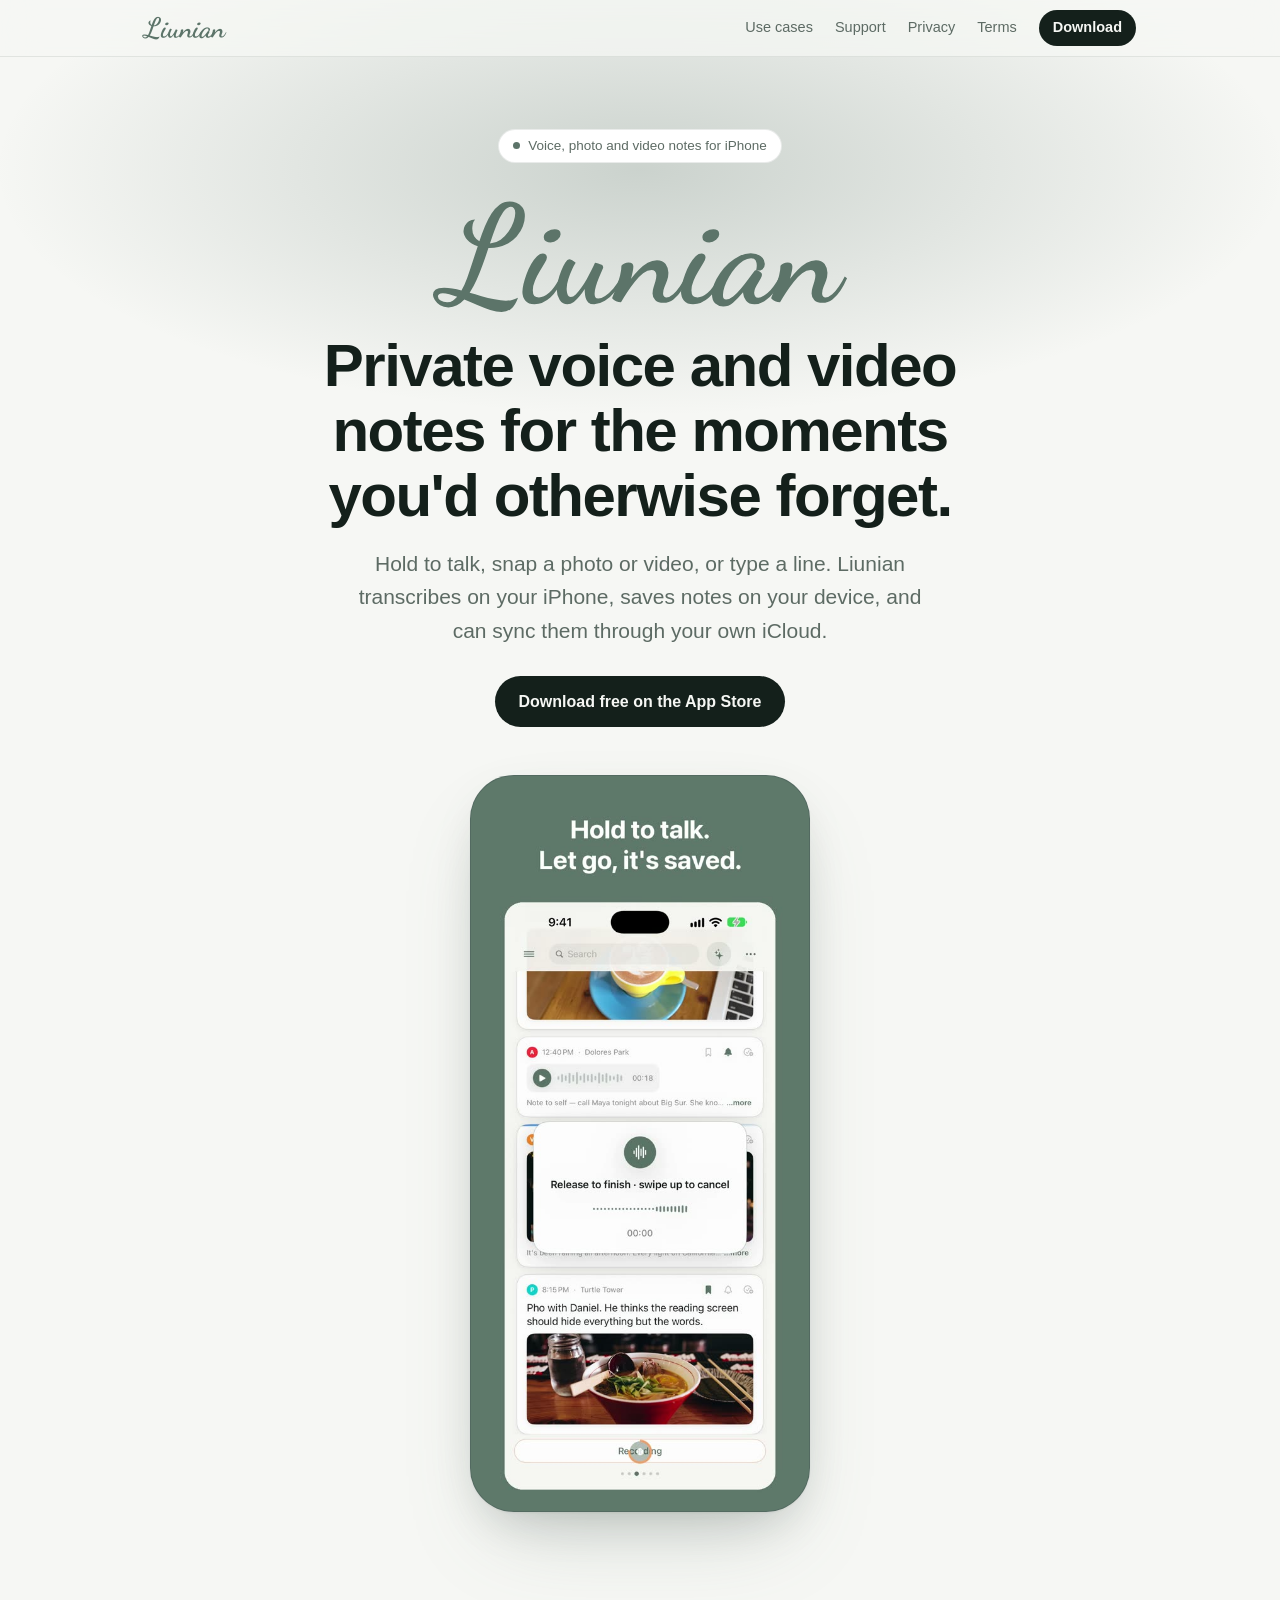
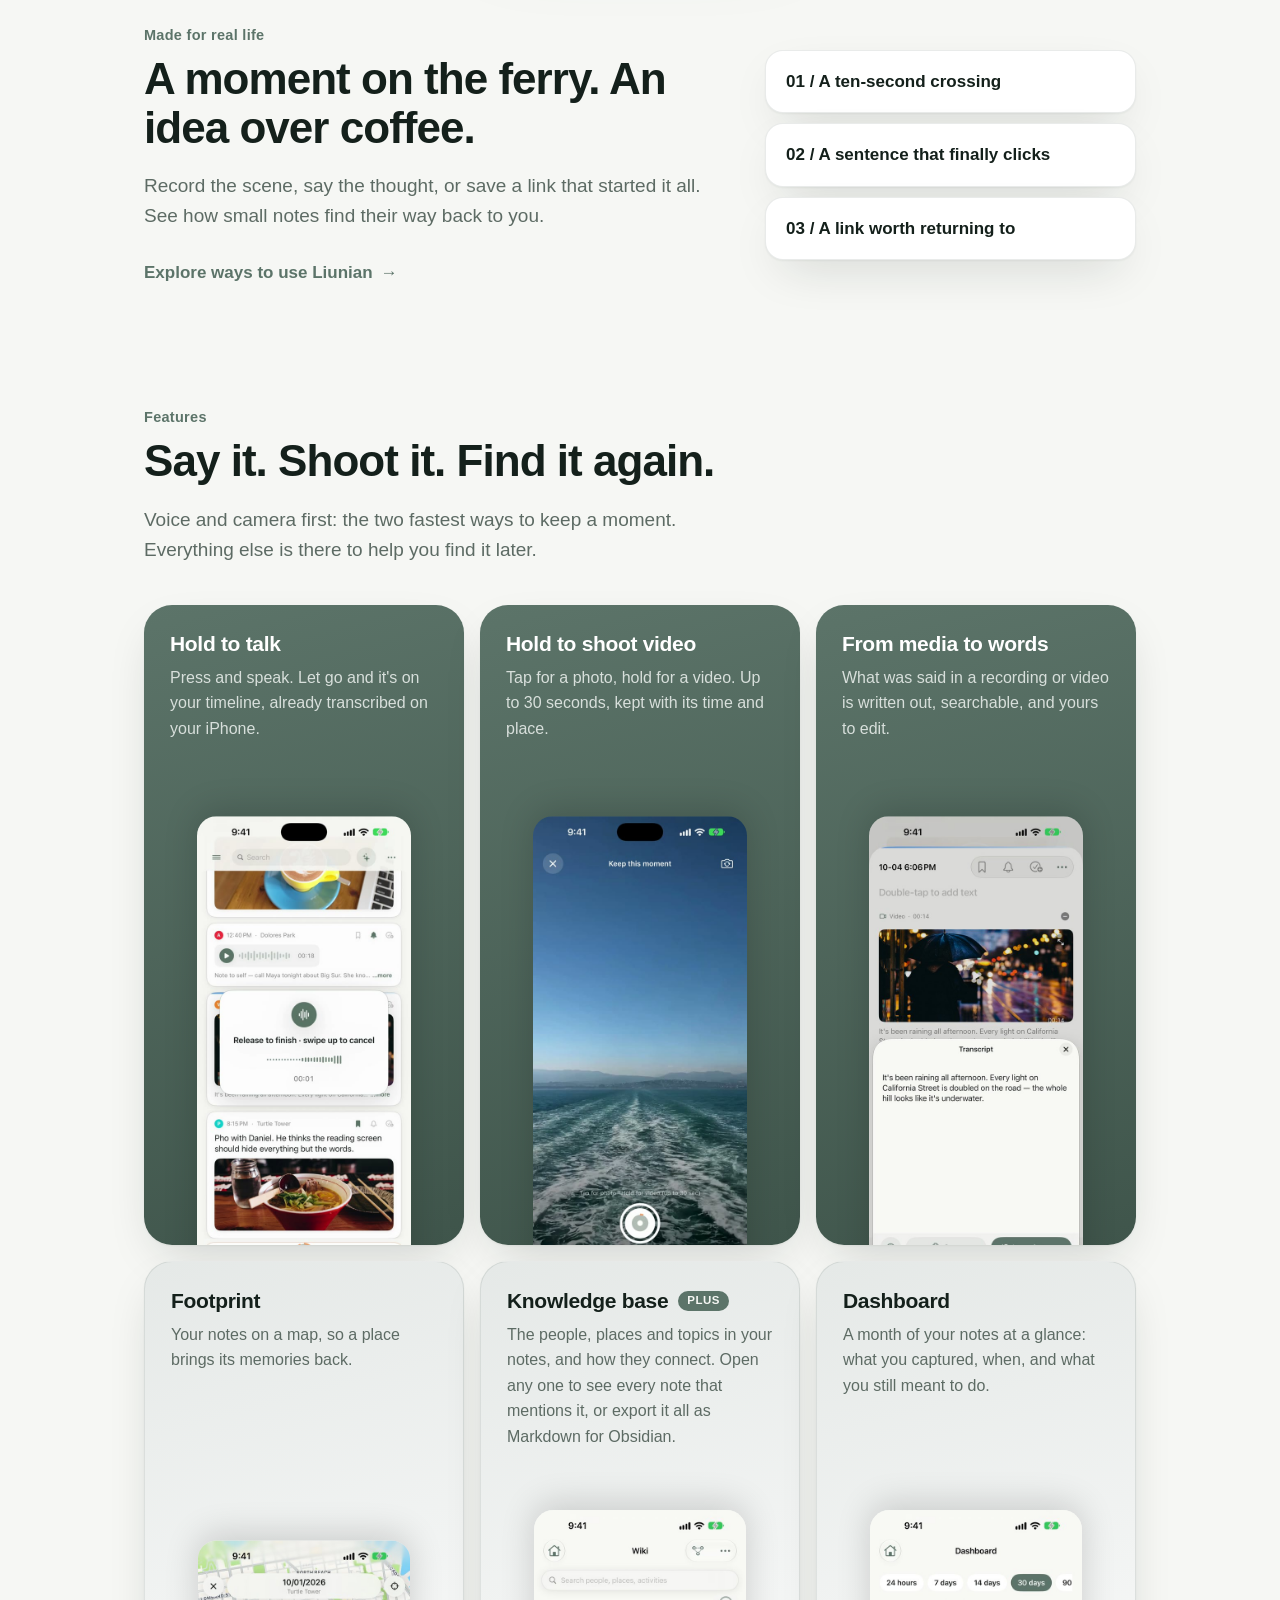
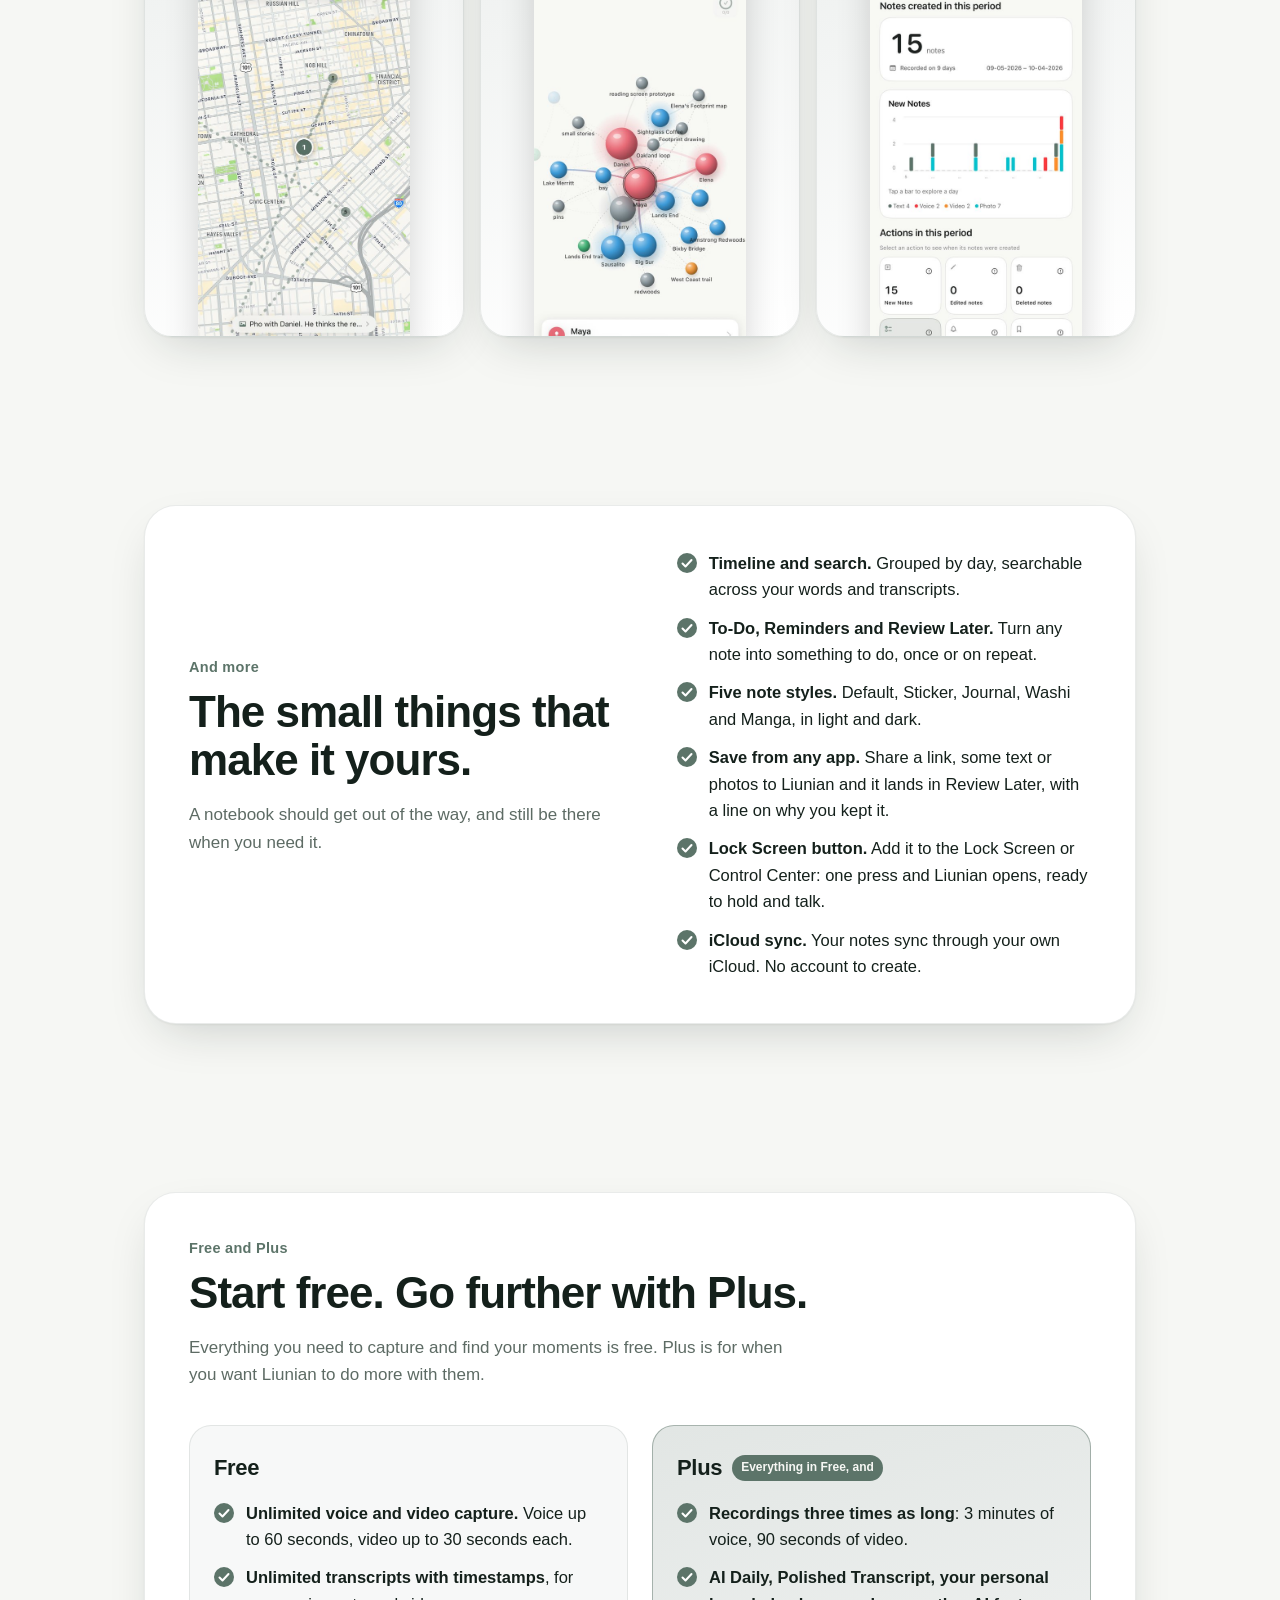
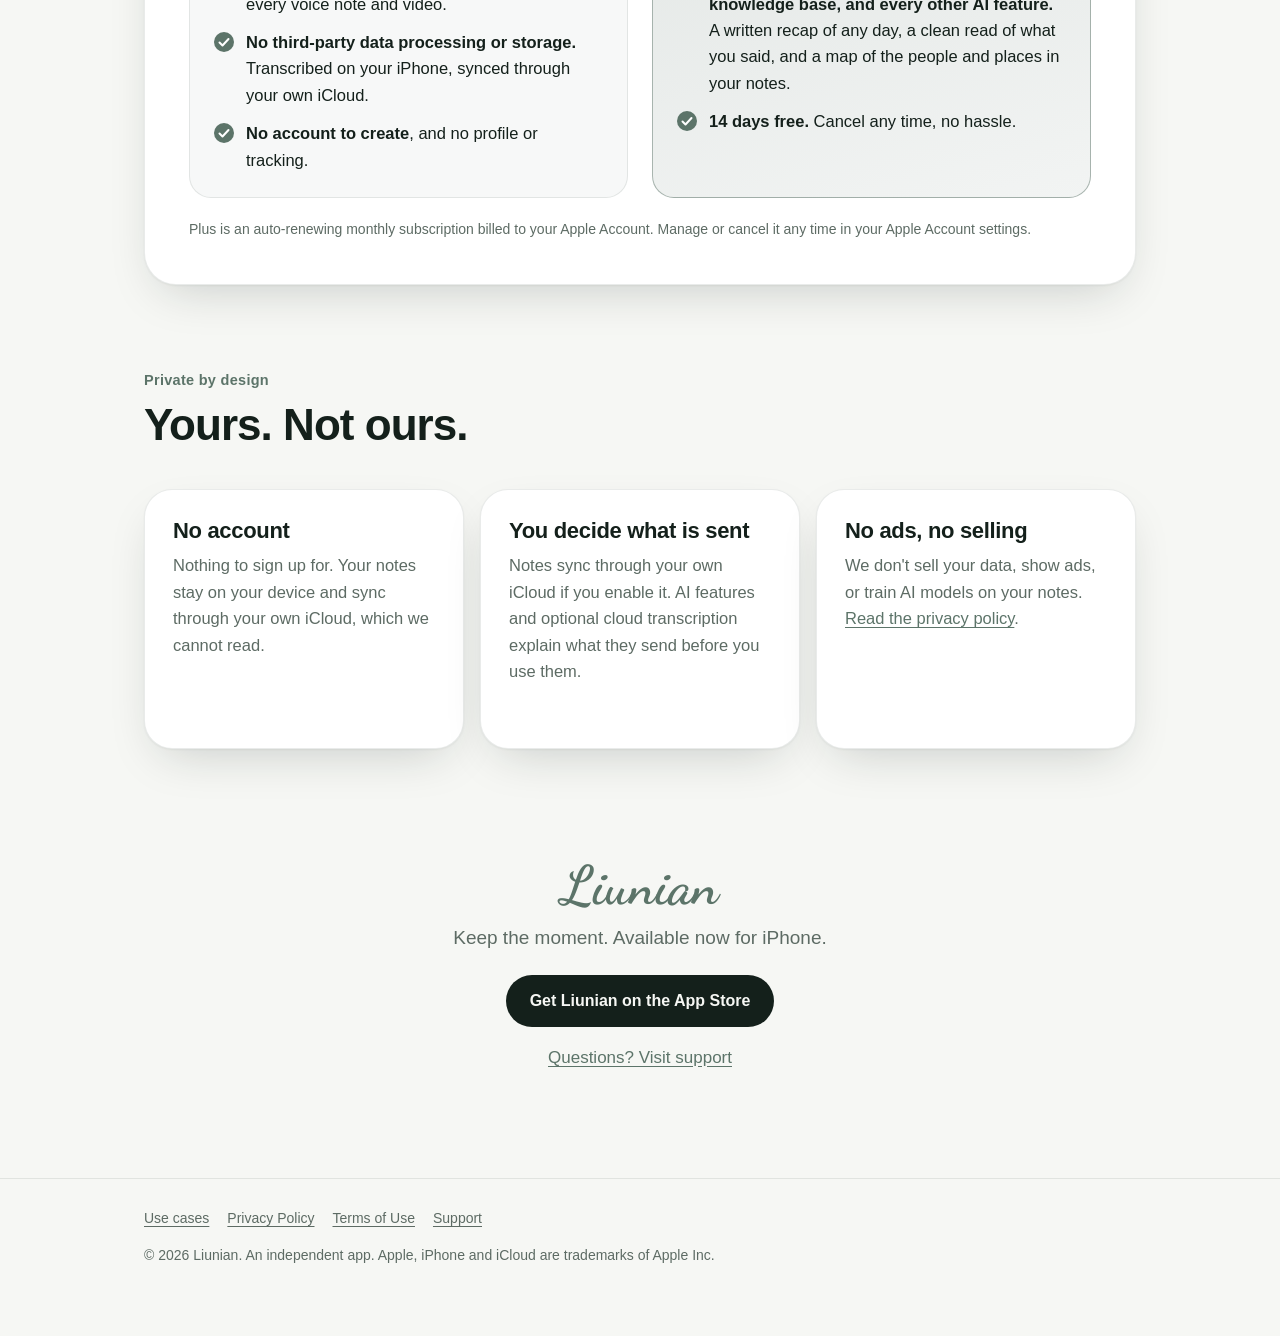
==== commit 1fac0f0e: "Update website (cef994d)" ====
--- a/index.html
+++ b/index.html
@@ -17,11 +17,11 @@
 <meta name="twitter:card" content="summary">
 <meta name="apple-itunes-app" content="app-id=6816302206">
 <script type="application/ld+json">{"@context": "https://schema.org", "@type": "SoftwareApplication", "name": "Liunian: Voice & Video Notes", "url": "https://liunianai.com/", "downloadUrl": "https://apps.apple.com/us/app/liunian-voice-video-notes/id6816302206", "operatingSystem": "iOS", "applicationCategory": "ProductivityApplication", "description": "Capture voice, photo, video and text notes on iPhone. Liunian transcribes on device, can sync notes through your own iCloud, and helps you find them again. Download free on the App Store.", "offers": {"@type": "Offer", "price": "0", "priceCurrency": "USD"}}</script>
-<link rel="stylesheet" href="/style.css?v=43594e3c">
+<link rel="stylesheet" href="/style.css?v=751a6f7f">
 </head>
 <body id="top">
 <header class="site"><div class="wrap"><a class="brand" href="/">Liunian</a>
-<nav><a href="/support/">Support</a><a href="/privacy/">Privacy</a><a href="/terms/">Terms</a><a class="pill" href="https://apps.apple.com/us/app/liunian-voice-video-notes/id6816302206">Download</a></nav></div></header>
+<nav><a class="site-uses" href="/use-cases/">Use cases</a><a href="/support/">Support</a><a href="/privacy/">Privacy</a><a href="/terms/">Terms</a><a class="pill" href="https://apps.apple.com/us/app/liunian-voice-video-notes/id6816302206">Download</a></nav></div></header>
 
 
 <div class="hero">
@@ -40,6 +40,13 @@
     </div>
   </div>
 </div>
+
+<section class="home-scenes">
+  <div class="wrap home-scenes-inner reveal">
+    <div><div class="kicker">Made for real life</div><h2>A moment on the ferry. An idea over coffee.</h2><p class="sub">Record the scene, say the thought, or save a link that started it all. See how small notes find their way back to you.</p><a class="home-scenes-link" href="/use-cases/">Explore ways to use Liunian <span aria-hidden="true">→</span></a></div>
+    <div class="home-scenes-examples" aria-label="Examples of moments and ideas"><span>01 / A ten-second crossing</span><span>02 / A sentence that finally clicks</span><span>03 / A link worth returning to</span></div>
+  </div>
+</section>
 
 <section>
   <div class="wrap">
@@ -151,7 +158,7 @@
 </div>
 
 <script src="/site.js?v=5a19f0c8" defer></script>
-<footer><div class="wrap"><a href="/privacy/">Privacy Policy</a><a href="/terms/">Terms of Use</a><a href="/support/">Support</a>
+<footer><div class="wrap"><a href="/use-cases/">Use cases</a><a href="/privacy/">Privacy Policy</a><a href="/terms/">Terms of Use</a><a href="/support/">Support</a>
 <p>&copy; 2026 Liunian. An independent app. Apple, iPhone and iCloud are trademarks of Apple Inc.</p></div></footer>
 </body>
 </html>
--- a/style.css
+++ b/style.css
@@ -98,7 +98,7 @@
 details p { margin: 10px 0 0; color: var(--muted); }
 footer { margin-top: 60px; border-top: 1px solid var(--line); padding: 28px 0 56px; color: var(--muted); font-size: 14px; }
 footer a { color: var(--muted); margin-right: 18px; }
-@media (max-width: 560px) { nav a:not(.pill) { display: none; } .hero { padding-top: 44px; } section { padding-top: 64px; } }
+@media (max-width: 560px) { nav a:not(.pill):not(.site-uses) { display: none; } nav { gap: 14px; } nav a { font-size: 13px; } nav .pill { padding: 6px 11px; } .hero { padding-top: 44px; } section { padding-top: 64px; } }
 
 /* hero reel: the app preview, silent and looping */
 .reel-wrap { display: flex; justify-content: center; margin-top: 48px; padding: 0 20px; }
@@ -136,3 +136,52 @@
 .plans .plan .badge-plus { text-transform: none; letter-spacing: 0; font-size: 12px; }
 .plans .plans-fine { grid-column: 1 / -1; margin: 0; }
 @media (max-width: 800px) { .plus.plans { grid-template-columns: 1fr; } }
+
+/* use cases: same palette and card language as the home page */
+.home-scenes { padding-top: 76px; }
+.home-scenes-inner { display: grid; grid-template-columns: 1.35fr .85fr; align-items: center; gap: 32px; padding-top: 36px; padding-bottom: 36px; }
+.home-scenes h2 { max-width: 590px; }
+.home-scenes-link { display: inline-flex; align-items: center; gap: 8px; margin-top: 8px; font-weight: 700; text-decoration: none; }
+.home-scenes-link:hover { text-decoration: underline; }
+.home-scenes-examples { display: grid; gap: 10px; }
+.home-scenes-examples span { padding: 17px 20px; border-radius: 18px; background: var(--card); border: 1px solid var(--line); box-shadow: var(--shadow); font-weight: 600; }
+.scenes-hero { text-align: center; padding-top: 66px; padding-bottom: 0; }
+.scenes-hero h1 { font-size: clamp(38px, 5vw, 60px); line-height: 1.07; letter-spacing: -.035em; max-width: 1020px; margin: 12px auto 20px; }
+.scenes-hero .sub { margin: 0 auto; max-width: 700px; }
+.scenes-quick { color: var(--muted); font-size: 13px; margin: 22px 0 0; }
+.scenes-jumps { display: flex; justify-content: center; flex-wrap: wrap; gap: 12px; margin-top: 28px; }
+.scenes-jumps a { padding: 10px 18px; border-radius: 999px; background: var(--card); border: 1px solid var(--line); text-decoration: none; font-weight: 600; }
+.scenes-group { padding-top: 66px; scroll-margin-top: 70px; }
+.scenes-intro { max-width: 760px; margin-bottom: 28px; }
+.scenes-intro .sub { margin-top: 0; }
+.scene-row { display: grid; grid-template-columns: 1.05fr .95fr; gap: clamp(26px, 5vw, 64px); align-items: center; margin: 22px 0; min-height: 600px; padding: clamp(28px, 5vw, 64px); border-radius: 32px; background: var(--card); border: 1px solid var(--line); box-shadow: var(--shadow); }
+.scene-row.scene-reverse .scene-copy { order: 2; }
+.scene-row.scene-reverse .scene-media { order: 1; }
+.scene-number { display: block; color: var(--sage); font-size: 13px; font-weight: 700; letter-spacing: .09em; text-transform: uppercase; }
+.scene-copy h3, .scene-aside h3 { font-size: clamp(28px, 3.8vw, 42px); line-height: 1.13; letter-spacing: -.025em; margin: 12px 0 18px; }
+.scene-copy > p, .scene-aside p { color: var(--muted); font-size: 17px; max-width: 570px; }
+.scene-steps { list-style: none; padding: 0; margin: 28px 0 0; display: flex; flex-wrap: wrap; gap: 8px; counter-reset: steps; }
+.scene-steps li { counter-increment: steps; padding: 9px 12px; background: color-mix(in srgb, var(--sage) 9%, var(--card)); border: 1px solid var(--line); border-radius: 12px; font-size: 13px; font-weight: 600; }
+.scene-steps li::before { content: counter(steps) ". "; color: var(--sage); }
+.scene-copy .scene-note { font-size: 13px; margin-top: 18px; }
+.scene-media { margin: 0; display: flex; flex-direction: column; align-items: center; justify-content: center; min-height: 530px; border-radius: 28px; background: linear-gradient(160deg, color-mix(in srgb, var(--sage) 20%, var(--card)), color-mix(in srgb, var(--sage) 6%, var(--card))); overflow: hidden; padding: 22px 20px 14px; }
+.scene-media img { display: block; width: min(250px, 80%); max-height: 495px; object-fit: cover; object-position: top; border-radius: 21px; box-shadow: 0 20px 50px -14px rgba(0,0,0,.28); }
+.scene-media figcaption { color: var(--muted); font-size: 12px; margin-top: 12px; text-align: center; }
+.scene-aside { display: grid; grid-template-columns: 1fr 180px; gap: 32px; align-items: center; min-height: 240px; padding: 28px 36px; border-radius: 28px; background: linear-gradient(165deg, color-mix(in srgb, var(--sage) 15%, var(--card)), var(--card)); border: 1px solid var(--line); overflow: hidden; }
+.scene-aside h3 { font-size: 29px; margin: 8px 0; }
+.scene-aside p { margin: 0; }
+.scene-aside img { width: 145px; height: 220px; object-fit: cover; object-position: top; border-radius: 16px; box-shadow: var(--shadow); justify-self: center; }
+.scene-aside-text { display: block; }
+.scene-flow { display: flex; flex-wrap: wrap; gap: 8px; margin-top: 22px; }
+.scene-flow span { padding: 9px 13px; border-radius: 999px; background: var(--card); border: 1px solid var(--line); font-size: 13px; font-weight: 600; }
+.scene-flow span + span::before { content: "→ "; color: var(--sage); }
+@media (max-width: 760px) {
+  .home-scenes-inner, .scene-row { grid-template-columns: 1fr; }
+  .scene-row { min-height: 0; padding: 26px; }
+  .scene-row.scene-reverse .scene-copy, .scene-row.scene-reverse .scene-media { order: initial; }
+  .scene-media { min-height: 410px; }
+  .scene-media img { max-height: 385px; width: min(210px, 70%); }
+  .scenes-hero { padding-top: 48px; }
+  .scenes-group { padding-top: 54px; }
+}
+@media (max-width: 500px) { .scene-aside { grid-template-columns: 1fr; } .scene-aside img { width: 130px; height: 190px; } }
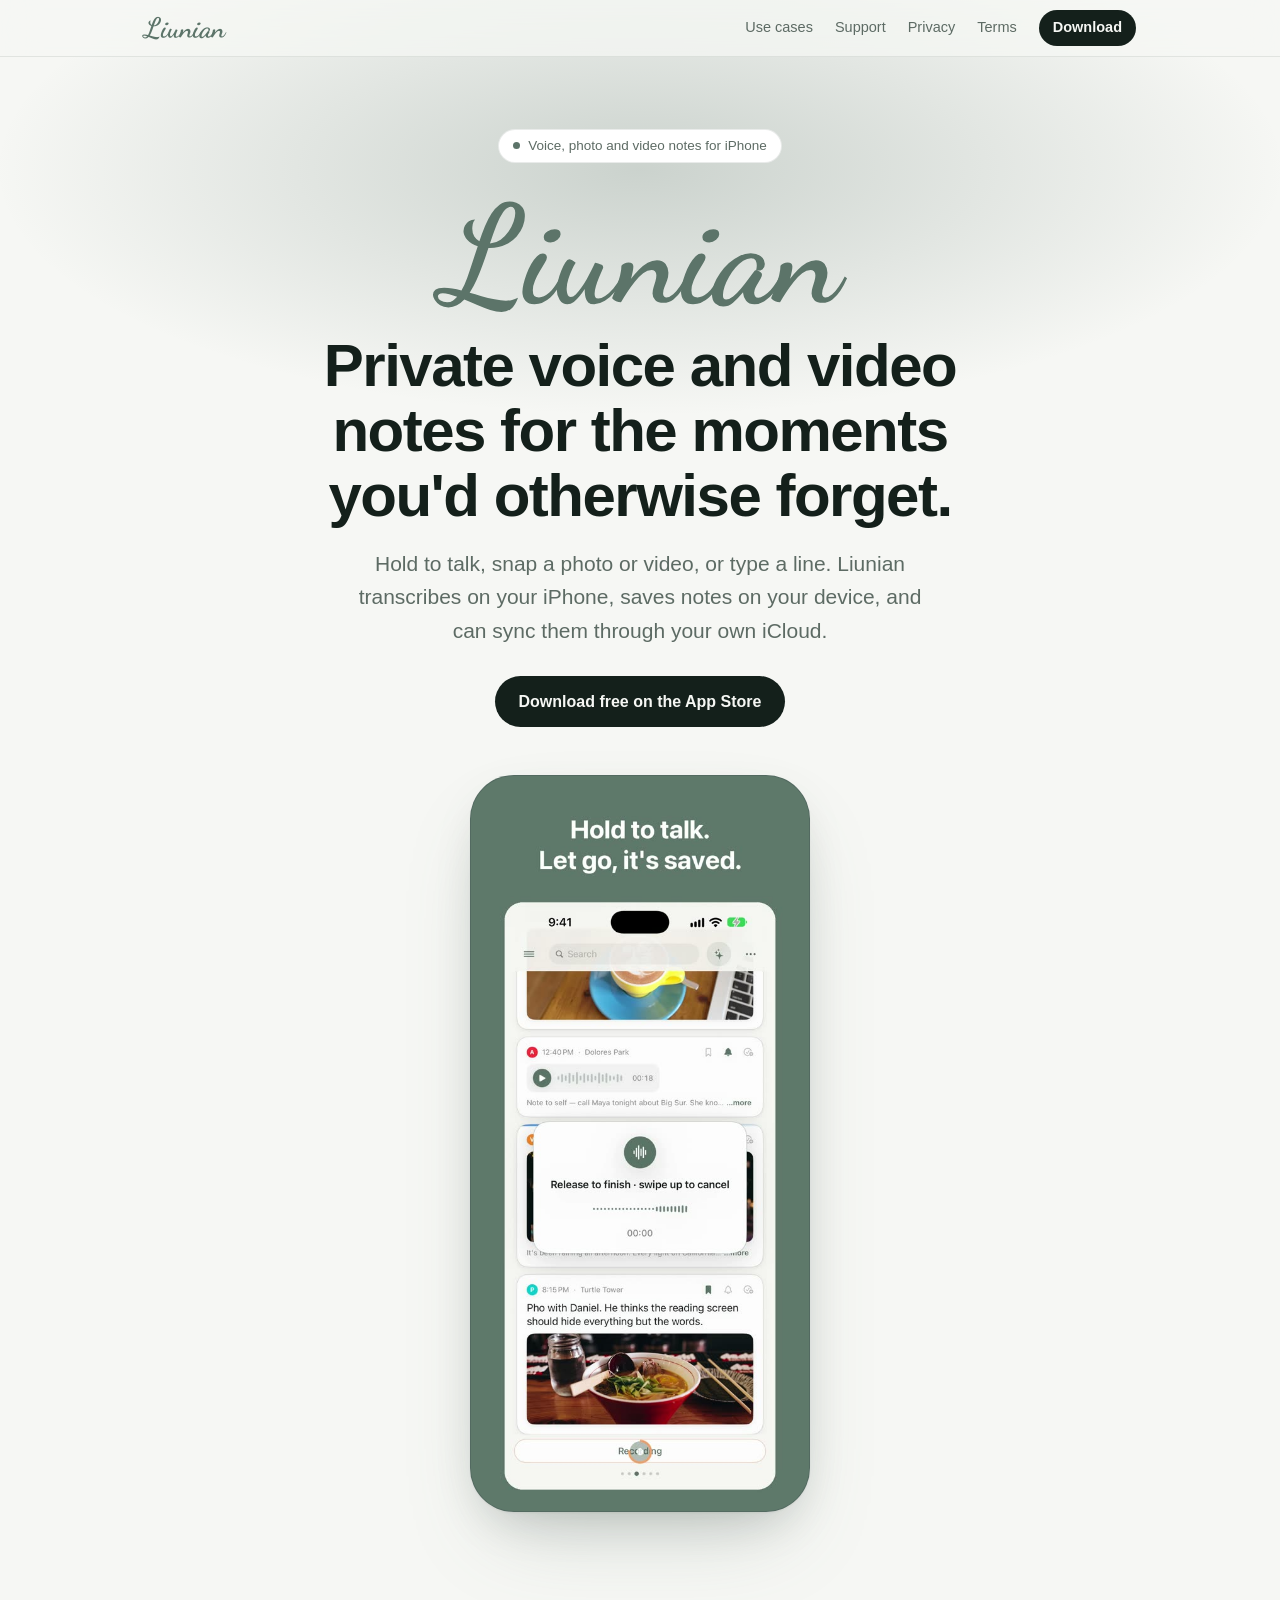
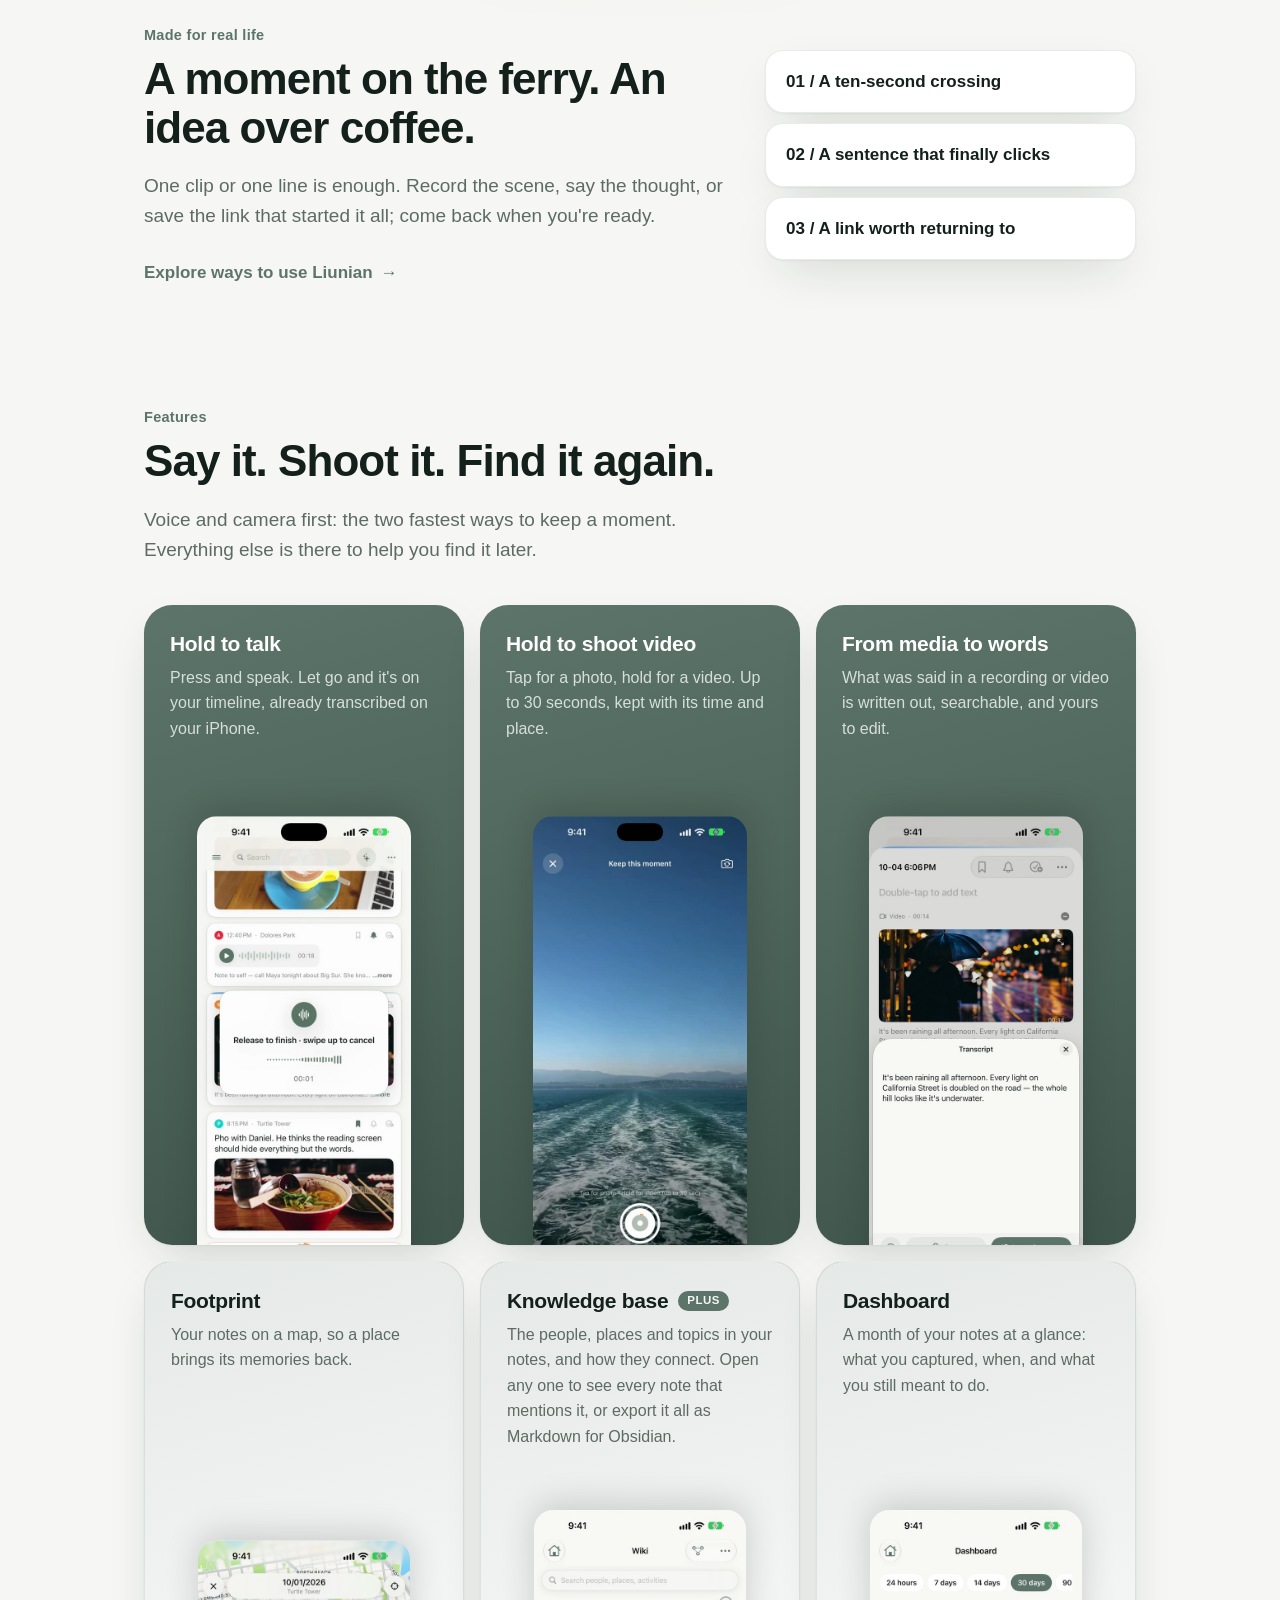
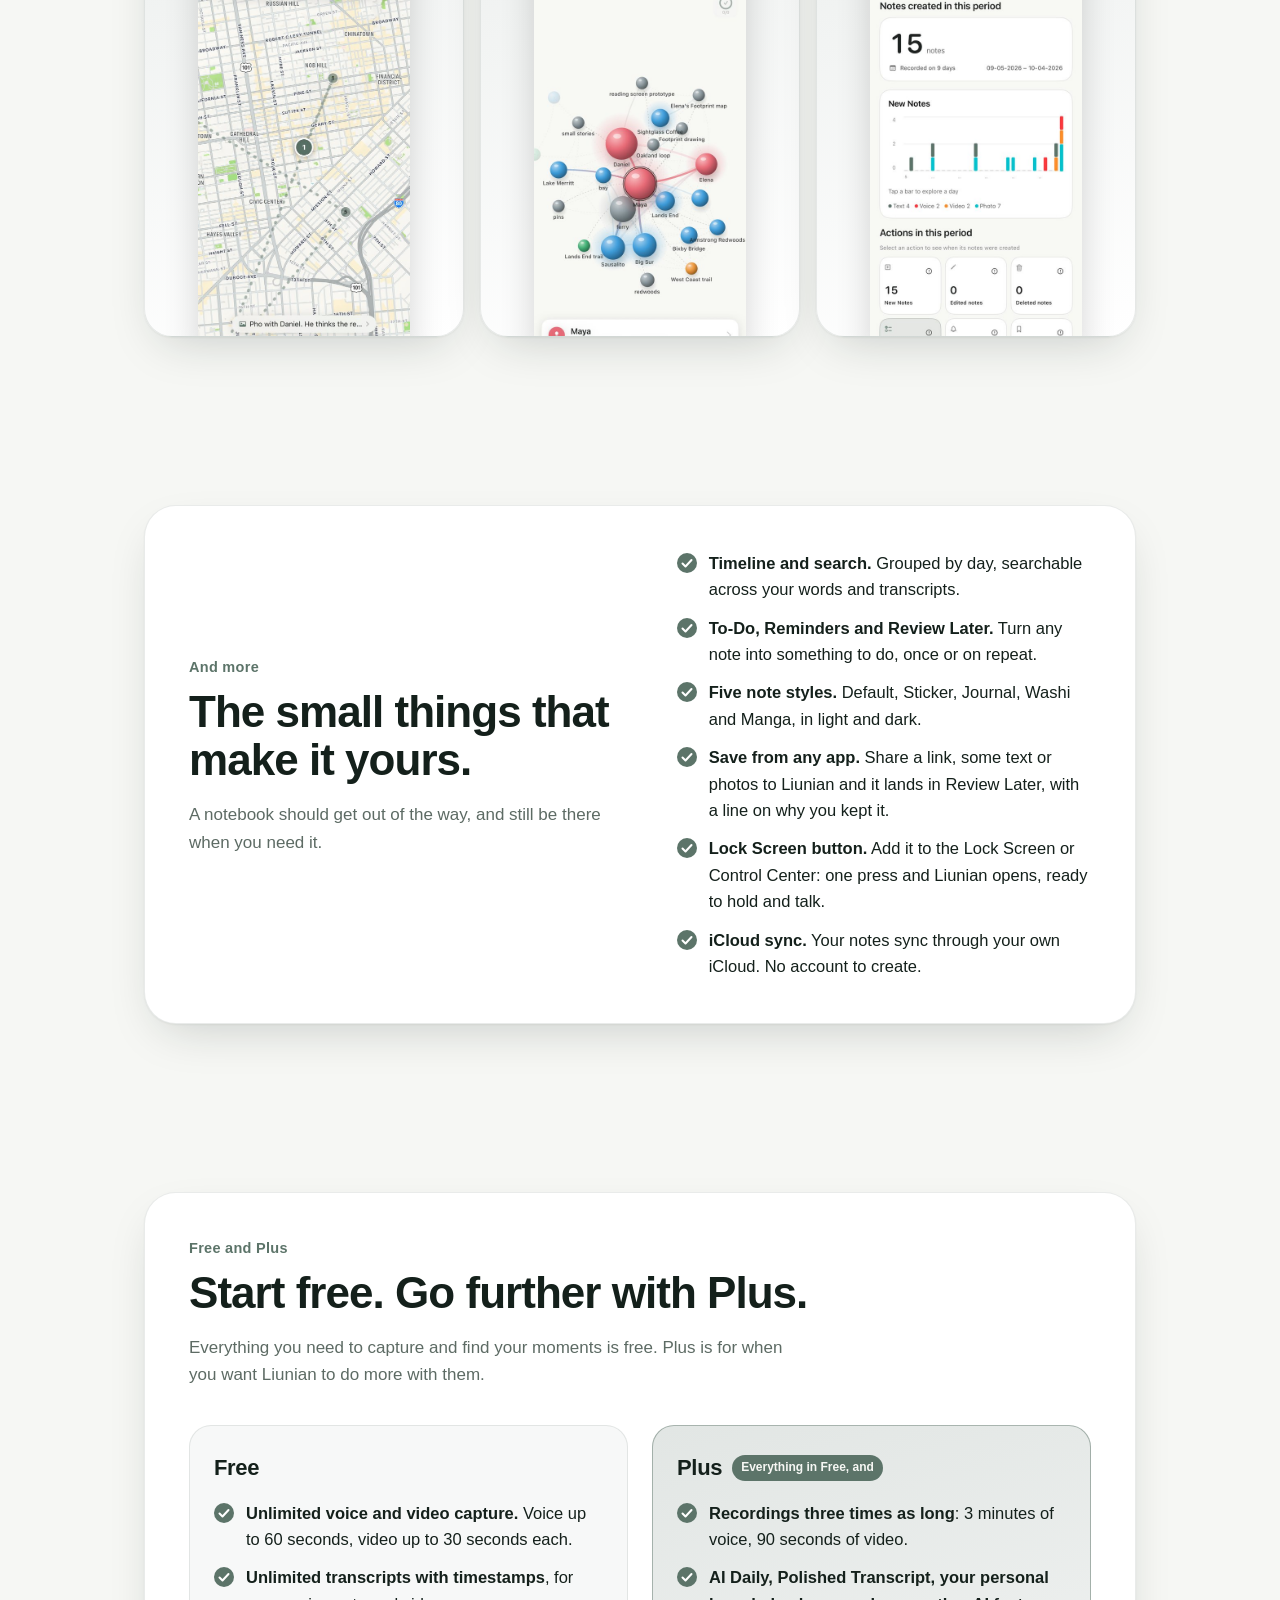
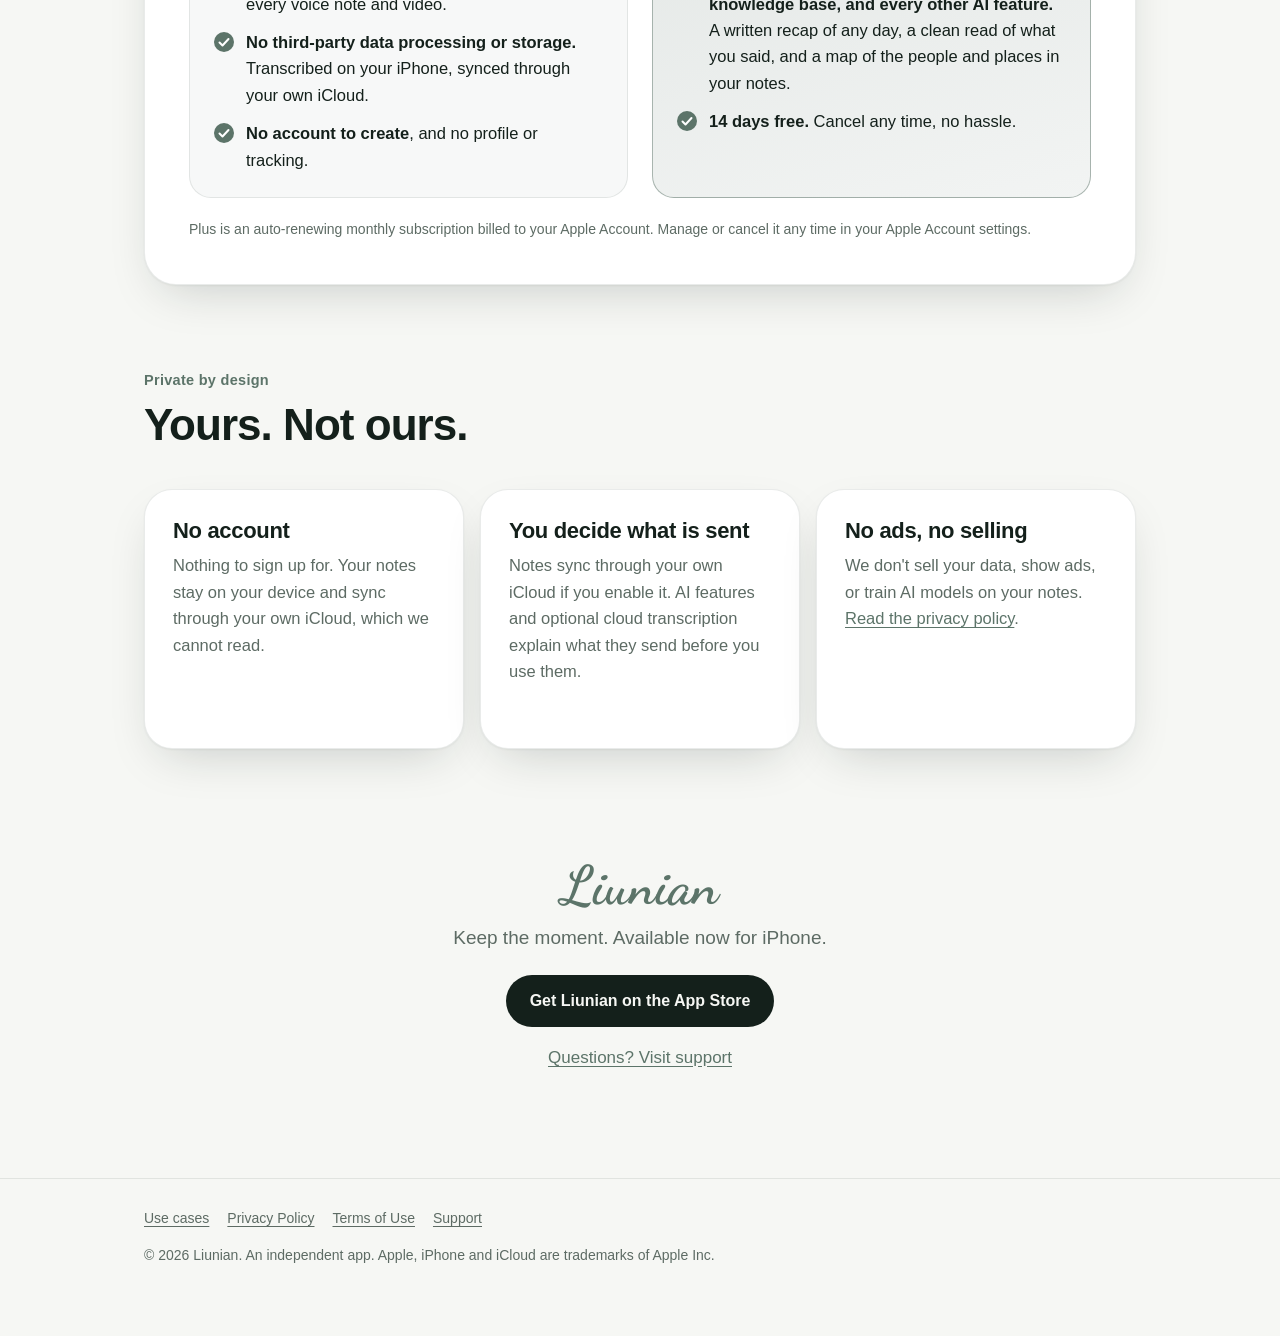
==== commit 3d39bb9f: "Update website (cef994d)" ====
--- a/index.html
+++ b/index.html
@@ -43,7 +43,7 @@
 
 <section class="home-scenes">
   <div class="wrap home-scenes-inner reveal">
-    <div><div class="kicker">Made for real life</div><h2>A moment on the ferry. An idea over coffee.</h2><p class="sub">Record the scene, say the thought, or save a link that started it all. See how small notes find their way back to you.</p><a class="home-scenes-link" href="/use-cases/">Explore ways to use Liunian <span aria-hidden="true">→</span></a></div>
+    <div><div class="kicker">Made for real life</div><h2>A moment on the ferry. An idea over coffee.</h2><p class="sub">One clip or one line is enough. Record the scene, say the thought, or save the link that started it all; come back when you're ready.</p><a class="home-scenes-link" href="/use-cases/">Explore ways to use Liunian <span aria-hidden="true">→</span></a></div>
     <div class="home-scenes-examples" aria-label="Examples of moments and ideas"><span>01 / A ten-second crossing</span><span>02 / A sentence that finally clicks</span><span>03 / A link worth returning to</span></div>
   </div>
 </section>
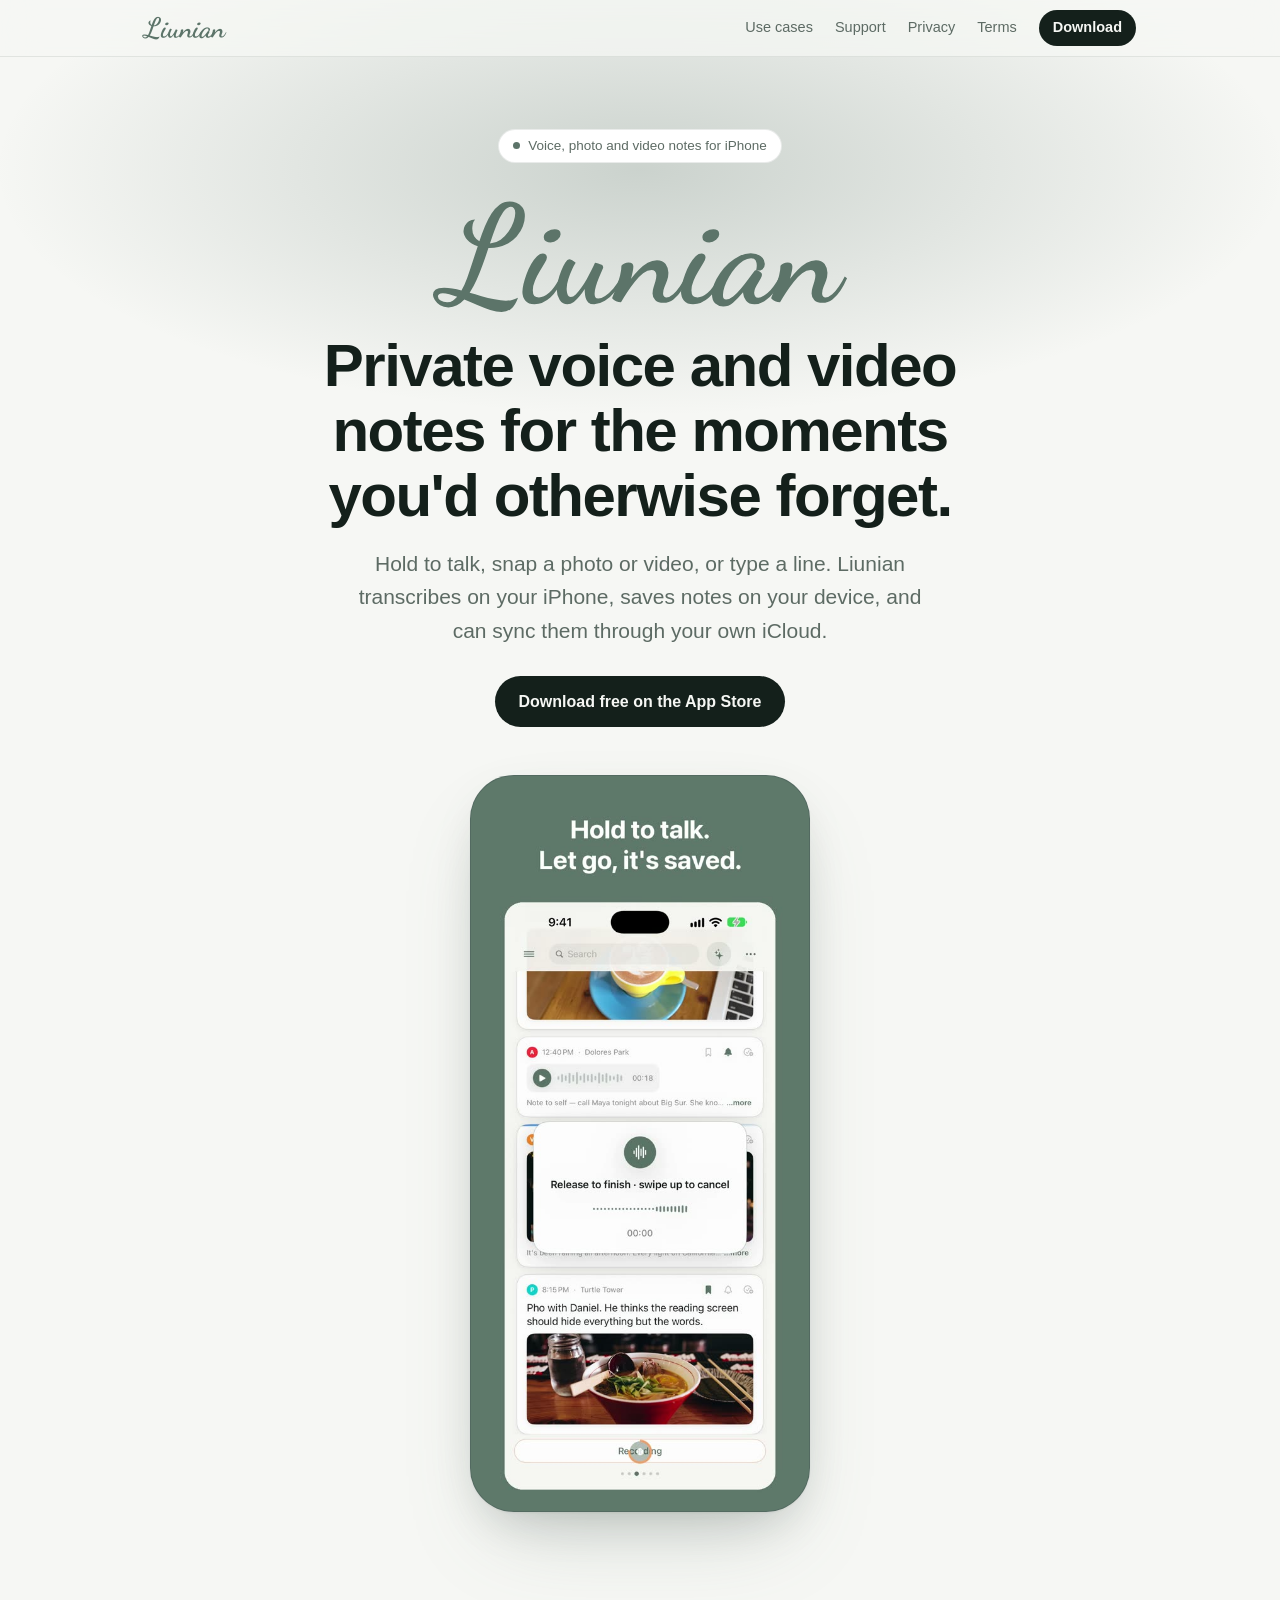
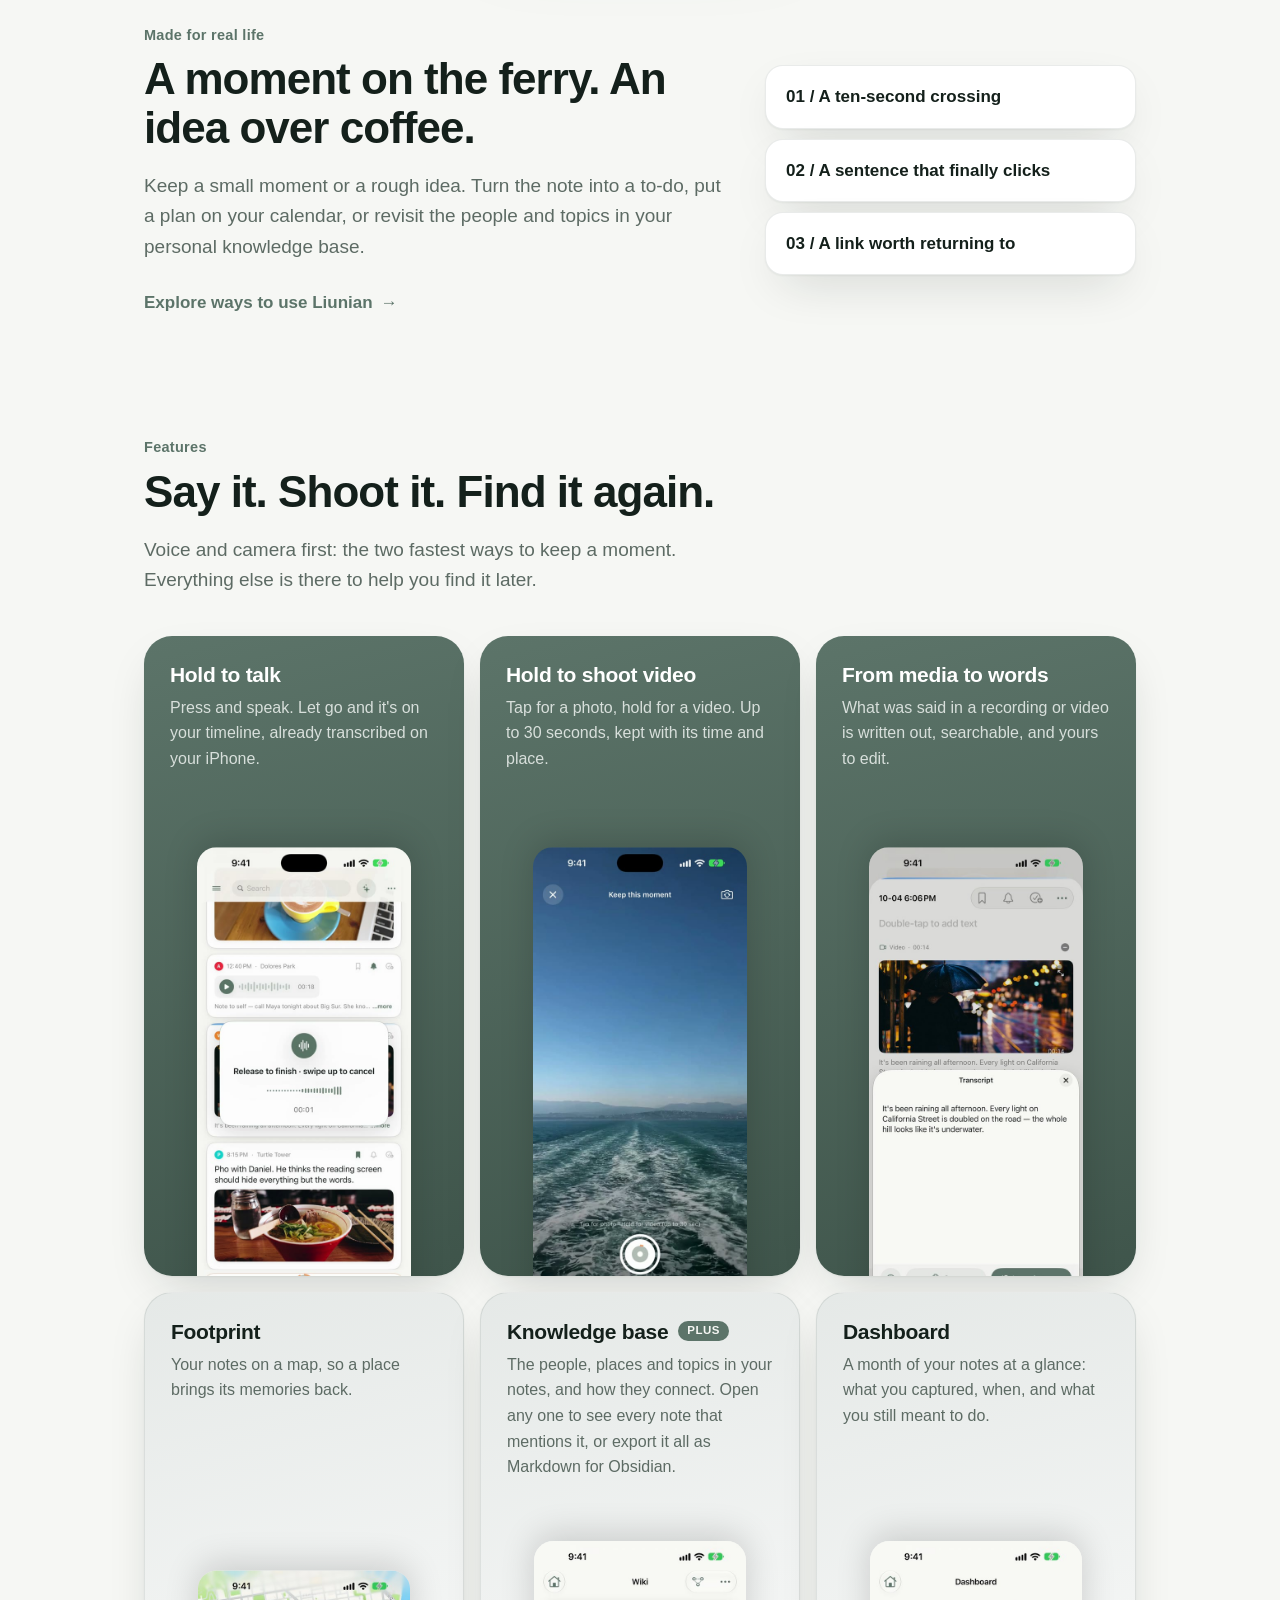
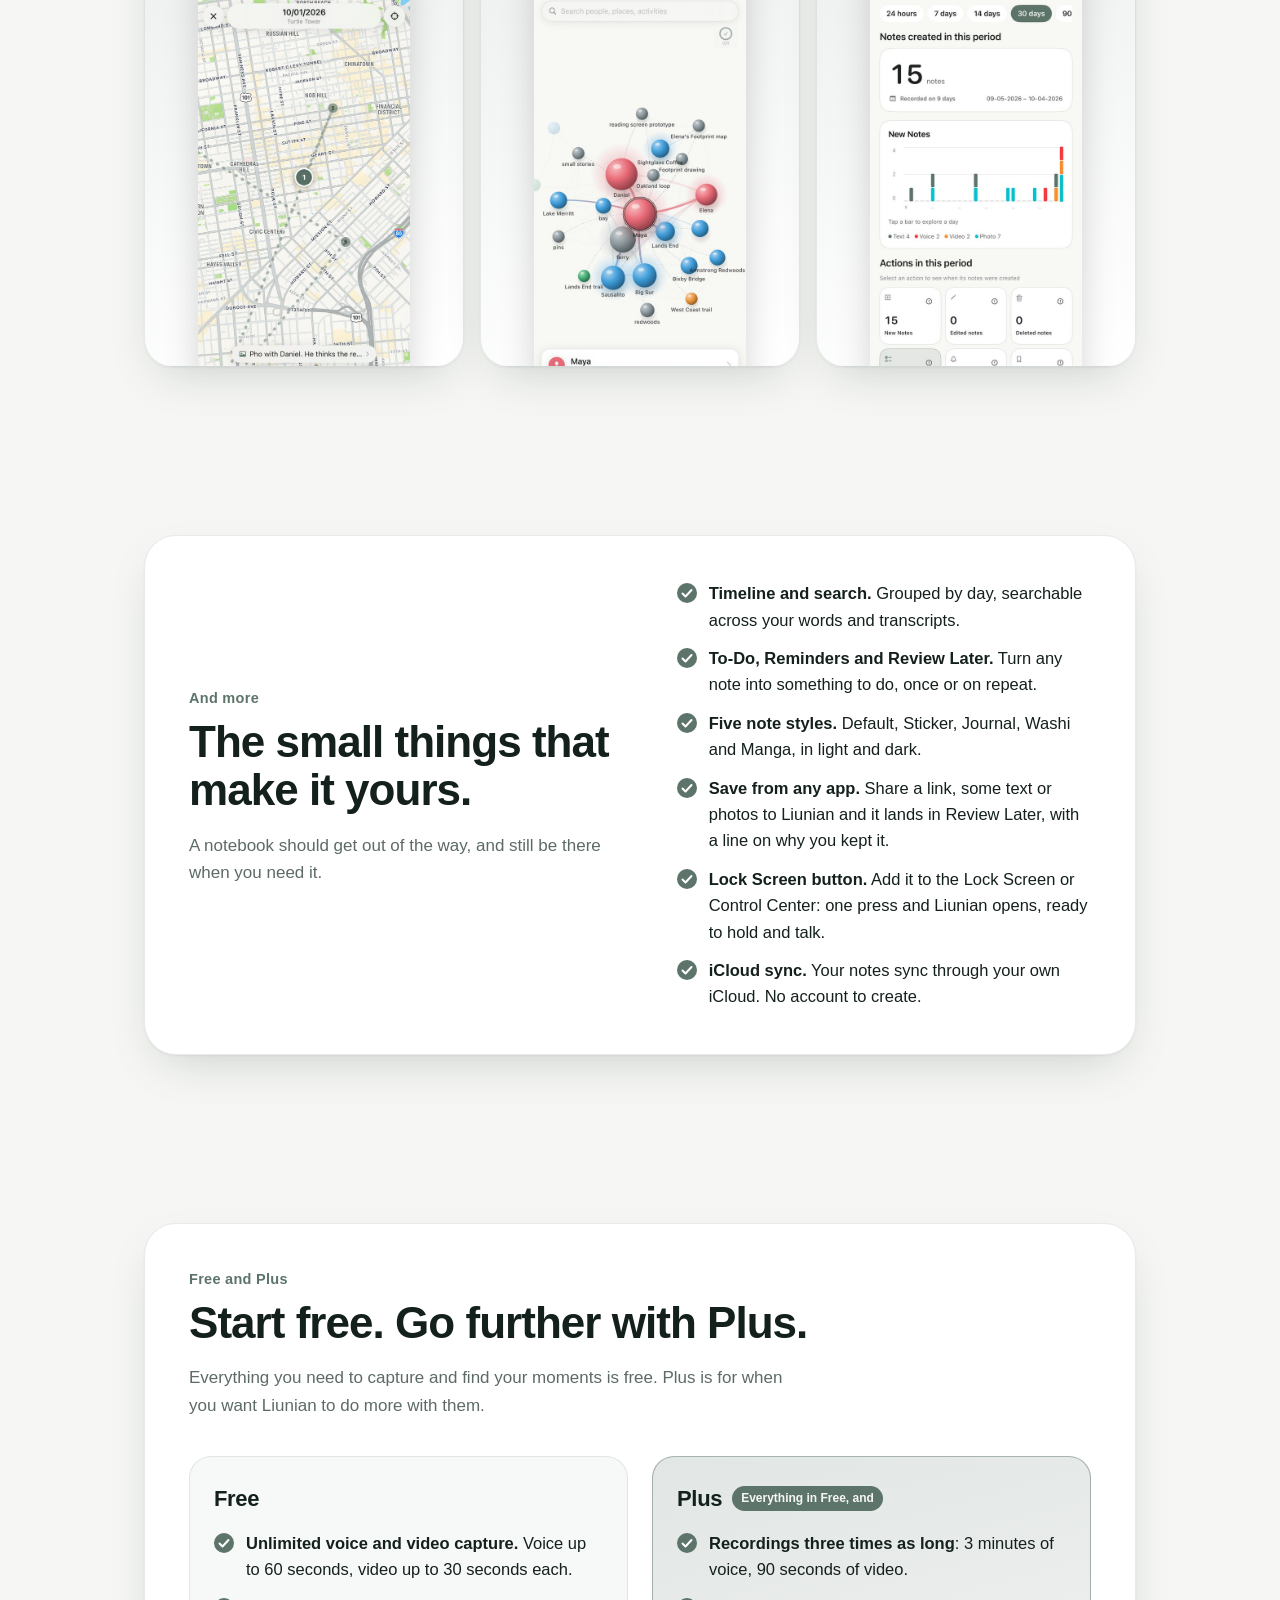
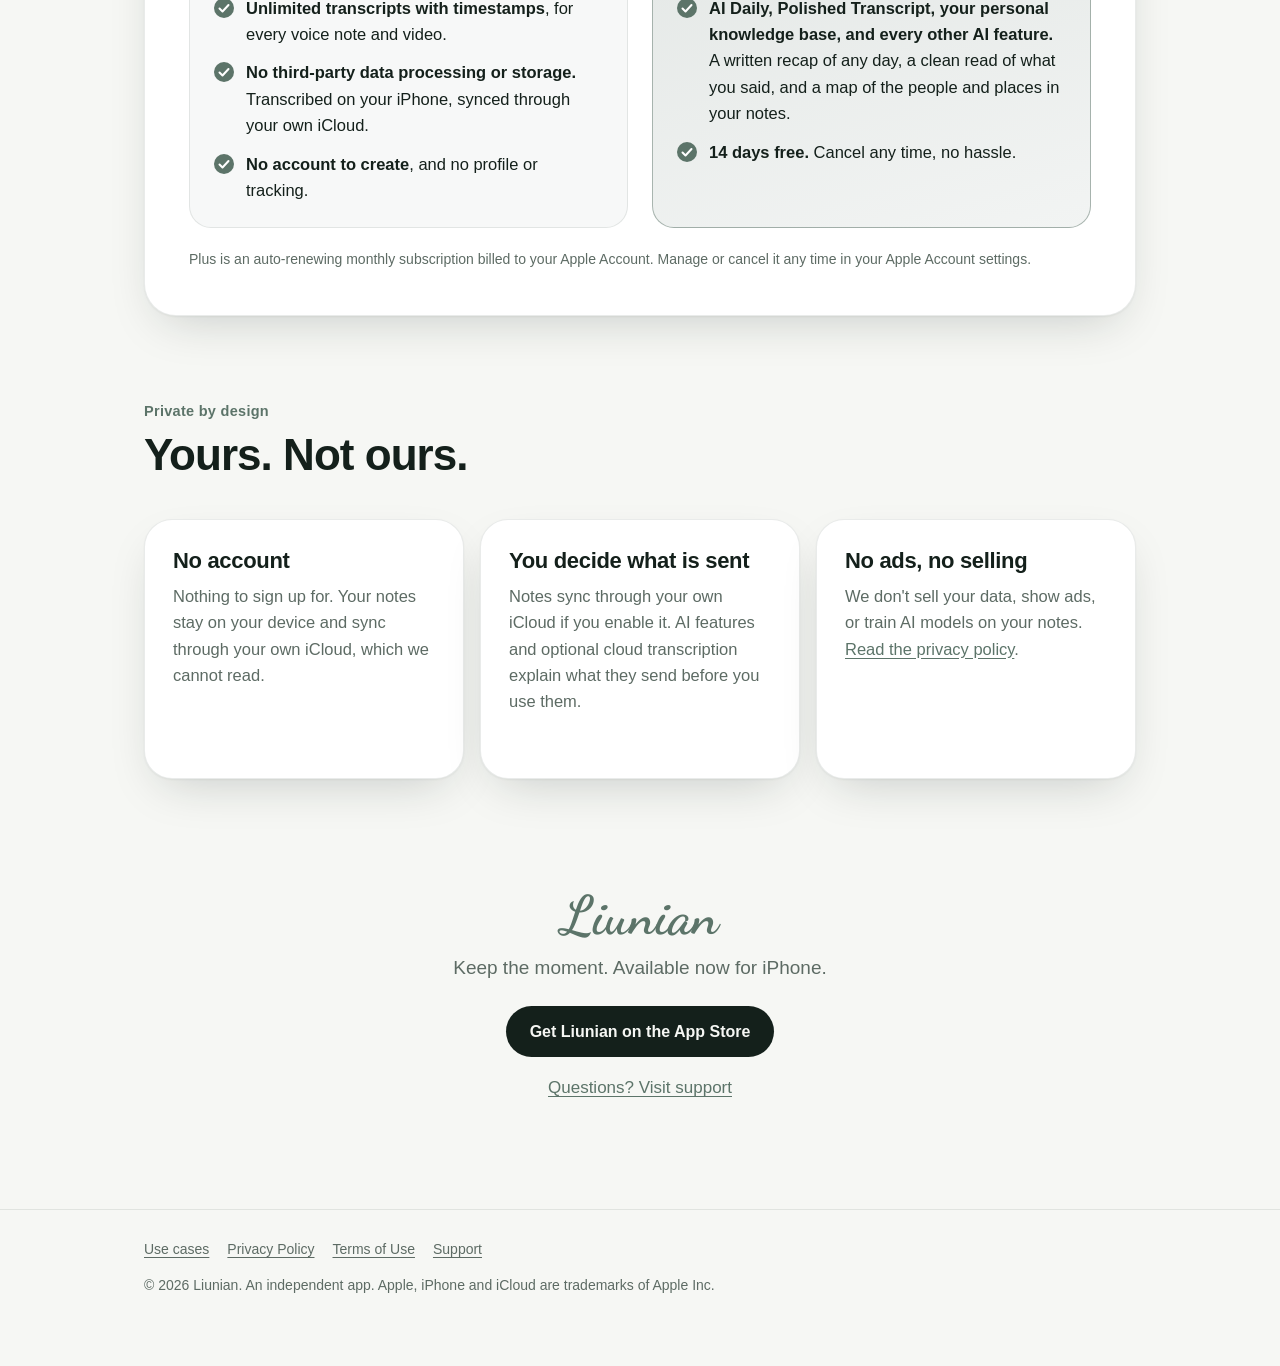
==== commit 9219334c: "Update website (cef994d)" ====
--- a/index.html
+++ b/index.html
@@ -17,7 +17,7 @@
 <meta name="twitter:card" content="summary">
 <meta name="apple-itunes-app" content="app-id=6816302206">
 <script type="application/ld+json">{"@context": "https://schema.org", "@type": "SoftwareApplication", "name": "Liunian: Voice & Video Notes", "url": "https://liunianai.com/", "downloadUrl": "https://apps.apple.com/us/app/liunian-voice-video-notes/id6816302206", "operatingSystem": "iOS", "applicationCategory": "ProductivityApplication", "description": "Capture voice, photo, video and text notes on iPhone. Liunian transcribes on device, can sync notes through your own iCloud, and helps you find them again. Download free on the App Store.", "offers": {"@type": "Offer", "price": "0", "priceCurrency": "USD"}}</script>
-<link rel="stylesheet" href="/style.css?v=751a6f7f">
+<link rel="stylesheet" href="/style.css?v=f424e36e">
 </head>
 <body id="top">
 <header class="site"><div class="wrap"><a class="brand" href="/">Liunian</a>
@@ -43,7 +43,7 @@
 
 <section class="home-scenes">
   <div class="wrap home-scenes-inner reveal">
-    <div><div class="kicker">Made for real life</div><h2>A moment on the ferry. An idea over coffee.</h2><p class="sub">One clip or one line is enough. Record the scene, say the thought, or save the link that started it all; come back when you're ready.</p><a class="home-scenes-link" href="/use-cases/">Explore ways to use Liunian <span aria-hidden="true">→</span></a></div>
+    <div><div class="kicker">Made for real life</div><h2>A moment on the ferry. An idea over coffee.</h2><p class="sub">Keep a small moment or a rough idea. Turn the note into a to-do, put a plan on your calendar, or revisit the people and topics in your personal knowledge base.</p><a class="home-scenes-link" href="/use-cases/">Explore ways to use Liunian <span aria-hidden="true">→</span></a></div>
     <div class="home-scenes-examples" aria-label="Examples of moments and ideas"><span>01 / A ten-second crossing</span><span>02 / A sentence that finally clicks</span><span>03 / A link worth returning to</span></div>
   </div>
 </section>
--- a/style.css
+++ b/style.css
@@ -163,7 +163,7 @@
 .scene-steps { list-style: none; padding: 0; margin: 28px 0 0; display: flex; flex-wrap: wrap; gap: 8px; counter-reset: steps; }
 .scene-steps li { counter-increment: steps; padding: 9px 12px; background: color-mix(in srgb, var(--sage) 9%, var(--card)); border: 1px solid var(--line); border-radius: 12px; font-size: 13px; font-weight: 600; }
 .scene-steps li::before { content: counter(steps) ". "; color: var(--sage); }
-.scene-copy .scene-note { font-size: 13px; margin-top: 18px; }
+.scene-copy .scene-note, .scene-aside .scene-note { font-size: 13px; margin-top: 18px; }
 .scene-media { margin: 0; display: flex; flex-direction: column; align-items: center; justify-content: center; min-height: 530px; border-radius: 28px; background: linear-gradient(160deg, color-mix(in srgb, var(--sage) 20%, var(--card)), color-mix(in srgb, var(--sage) 6%, var(--card))); overflow: hidden; padding: 22px 20px 14px; }
 .scene-media img { display: block; width: min(250px, 80%); max-height: 495px; object-fit: cover; object-position: top; border-radius: 21px; box-shadow: 0 20px 50px -14px rgba(0,0,0,.28); }
 .scene-media figcaption { color: var(--muted); font-size: 12px; margin-top: 12px; text-align: center; }
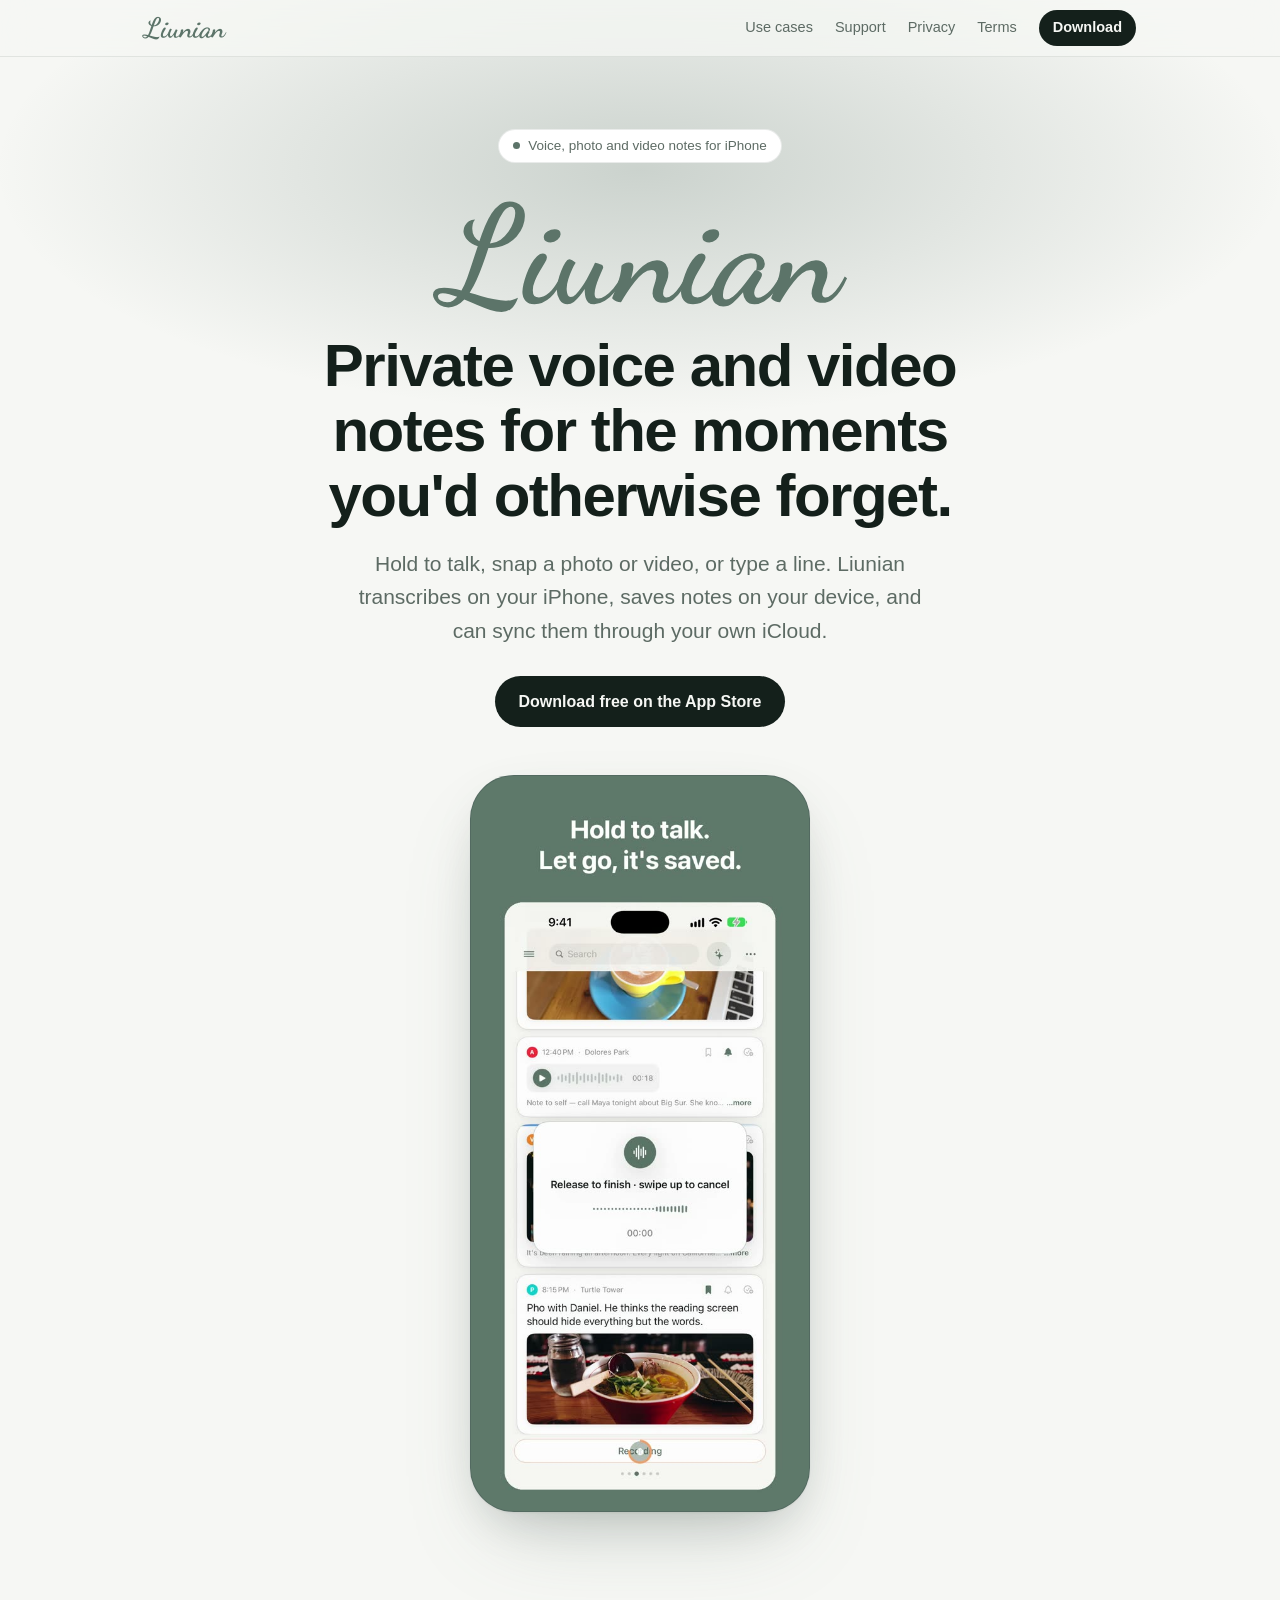
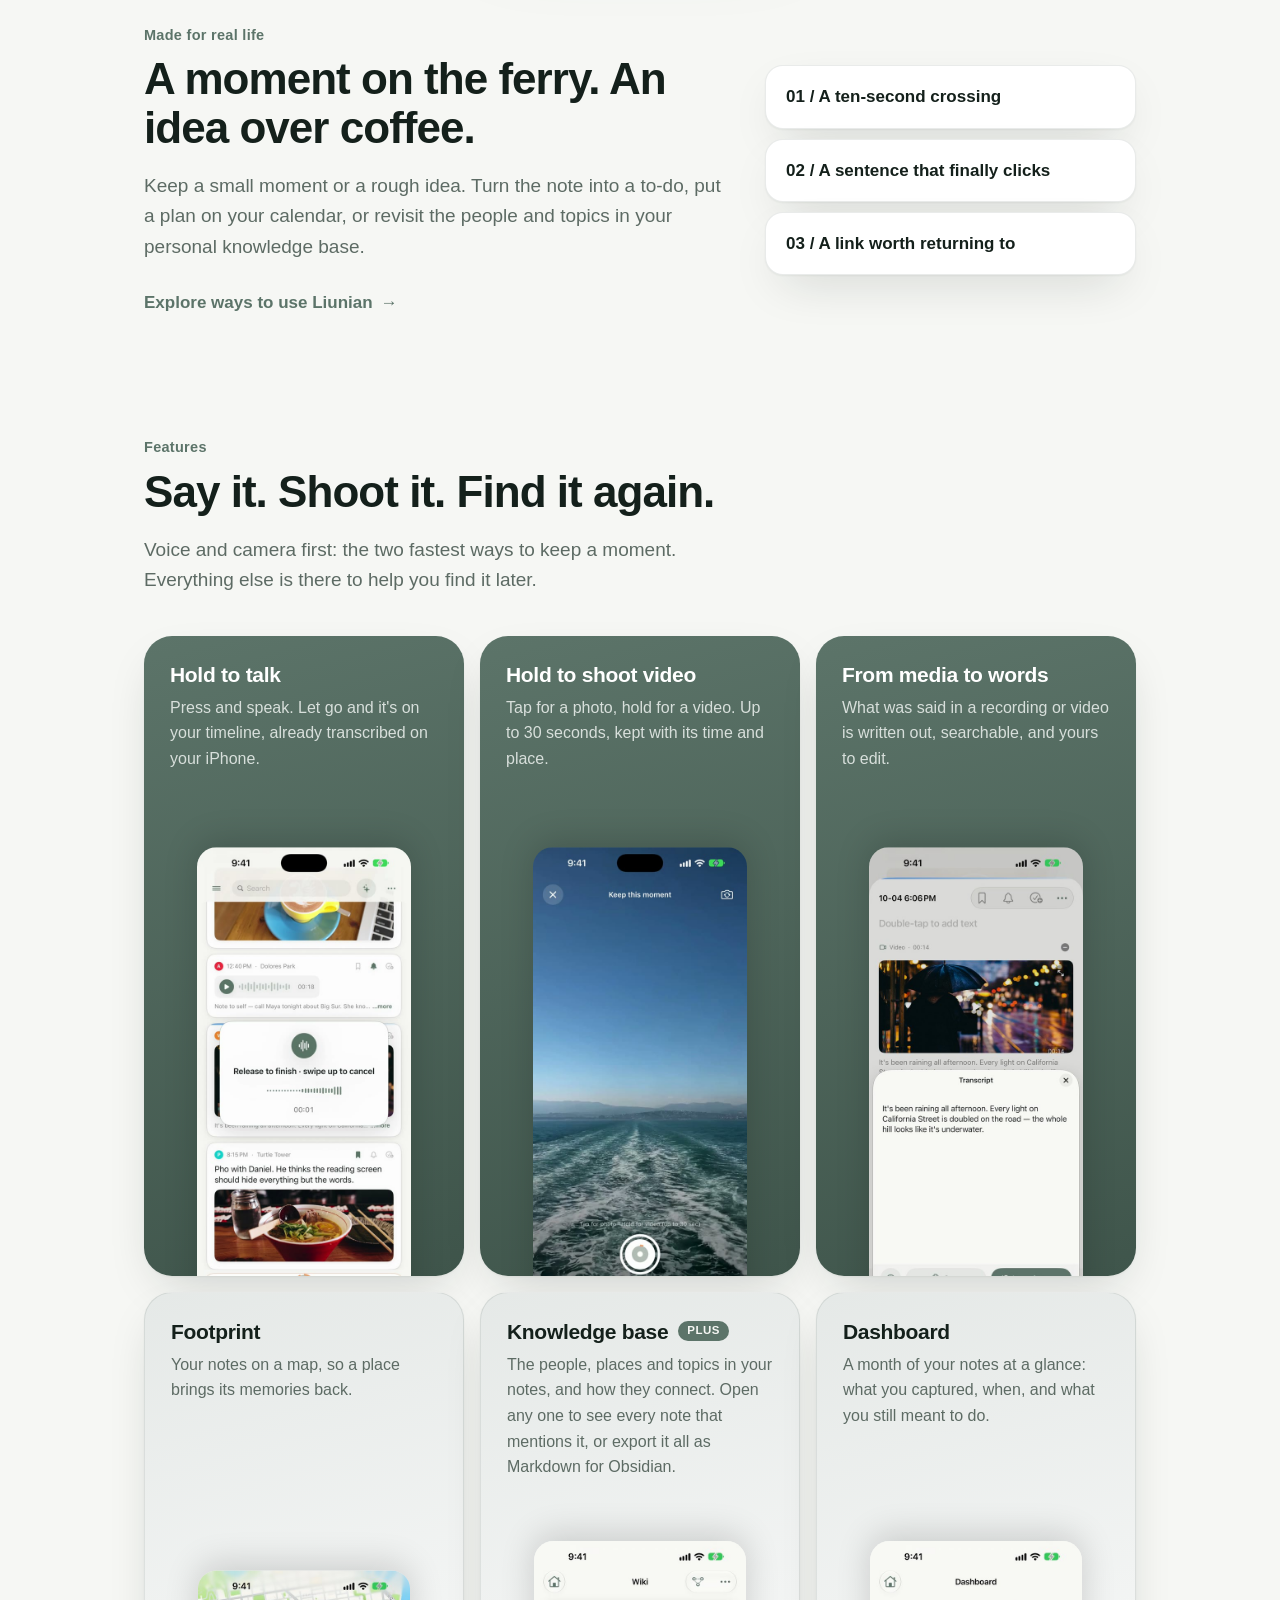
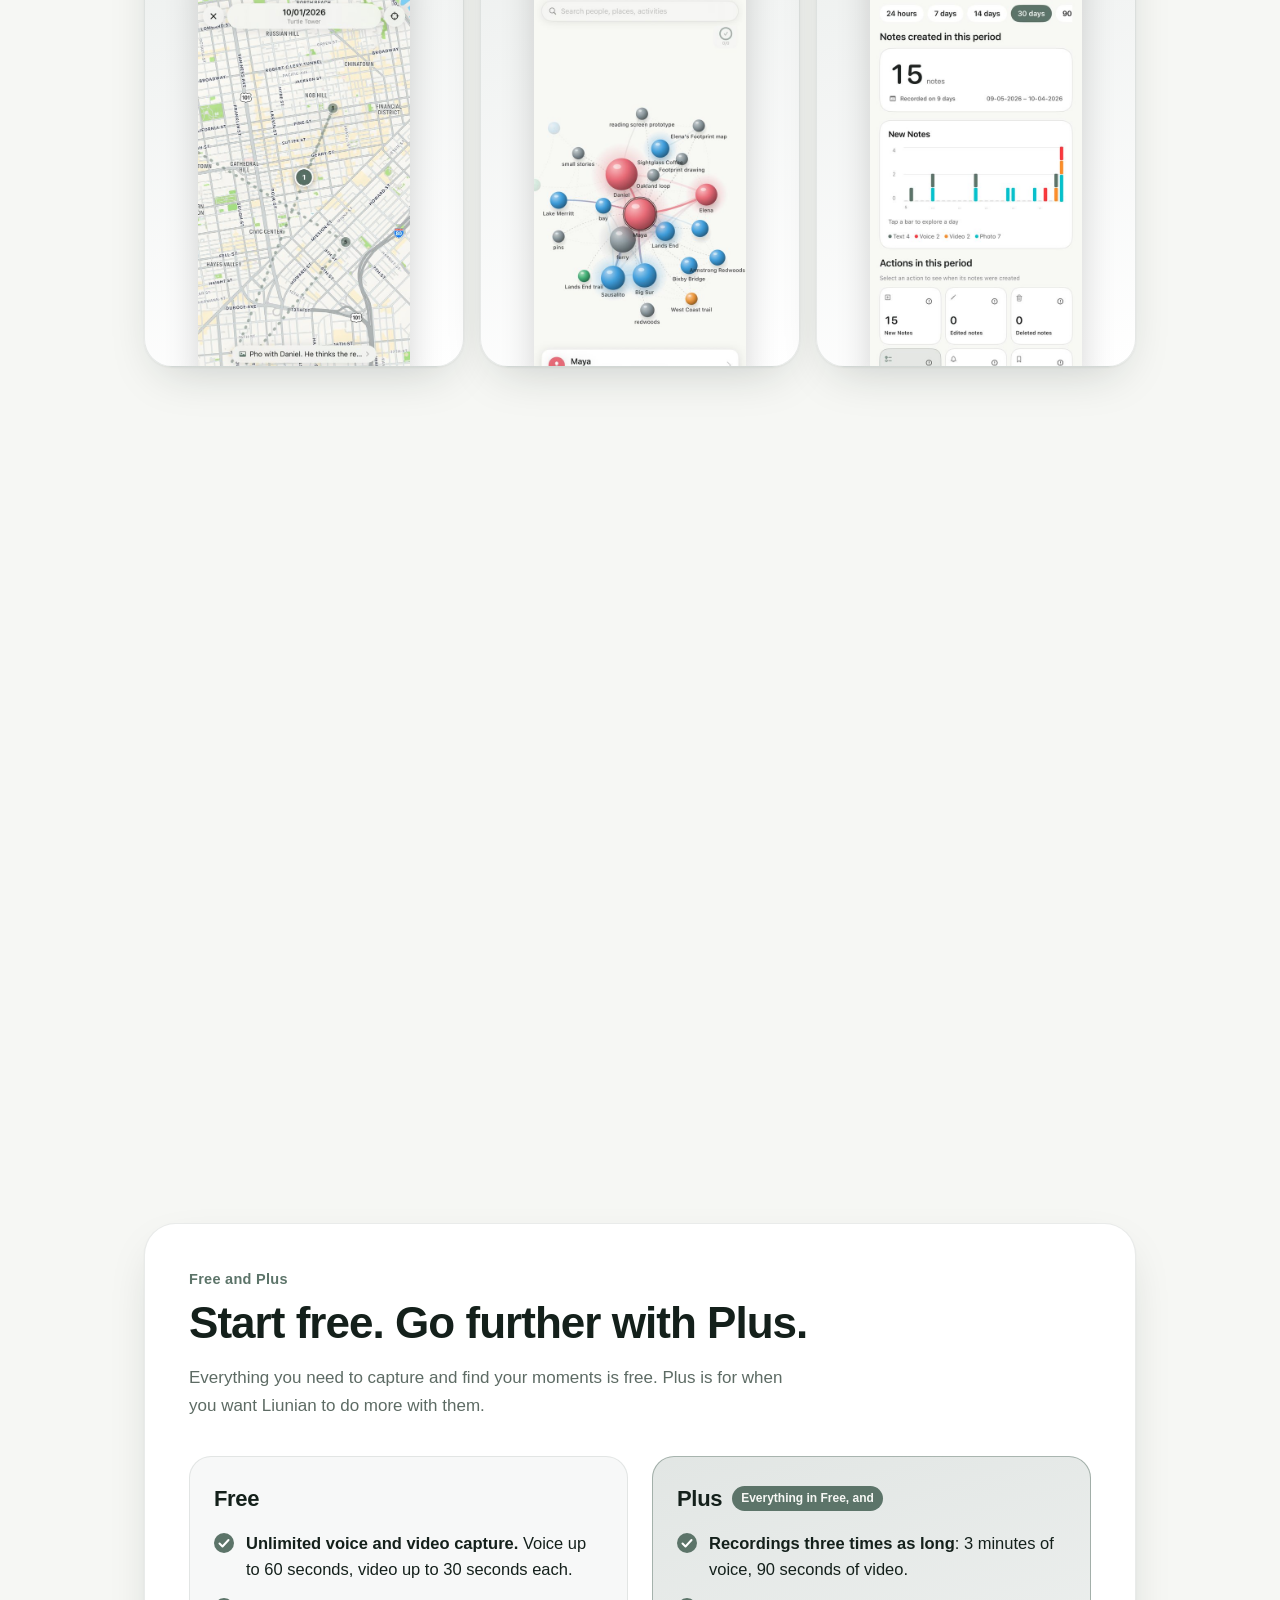
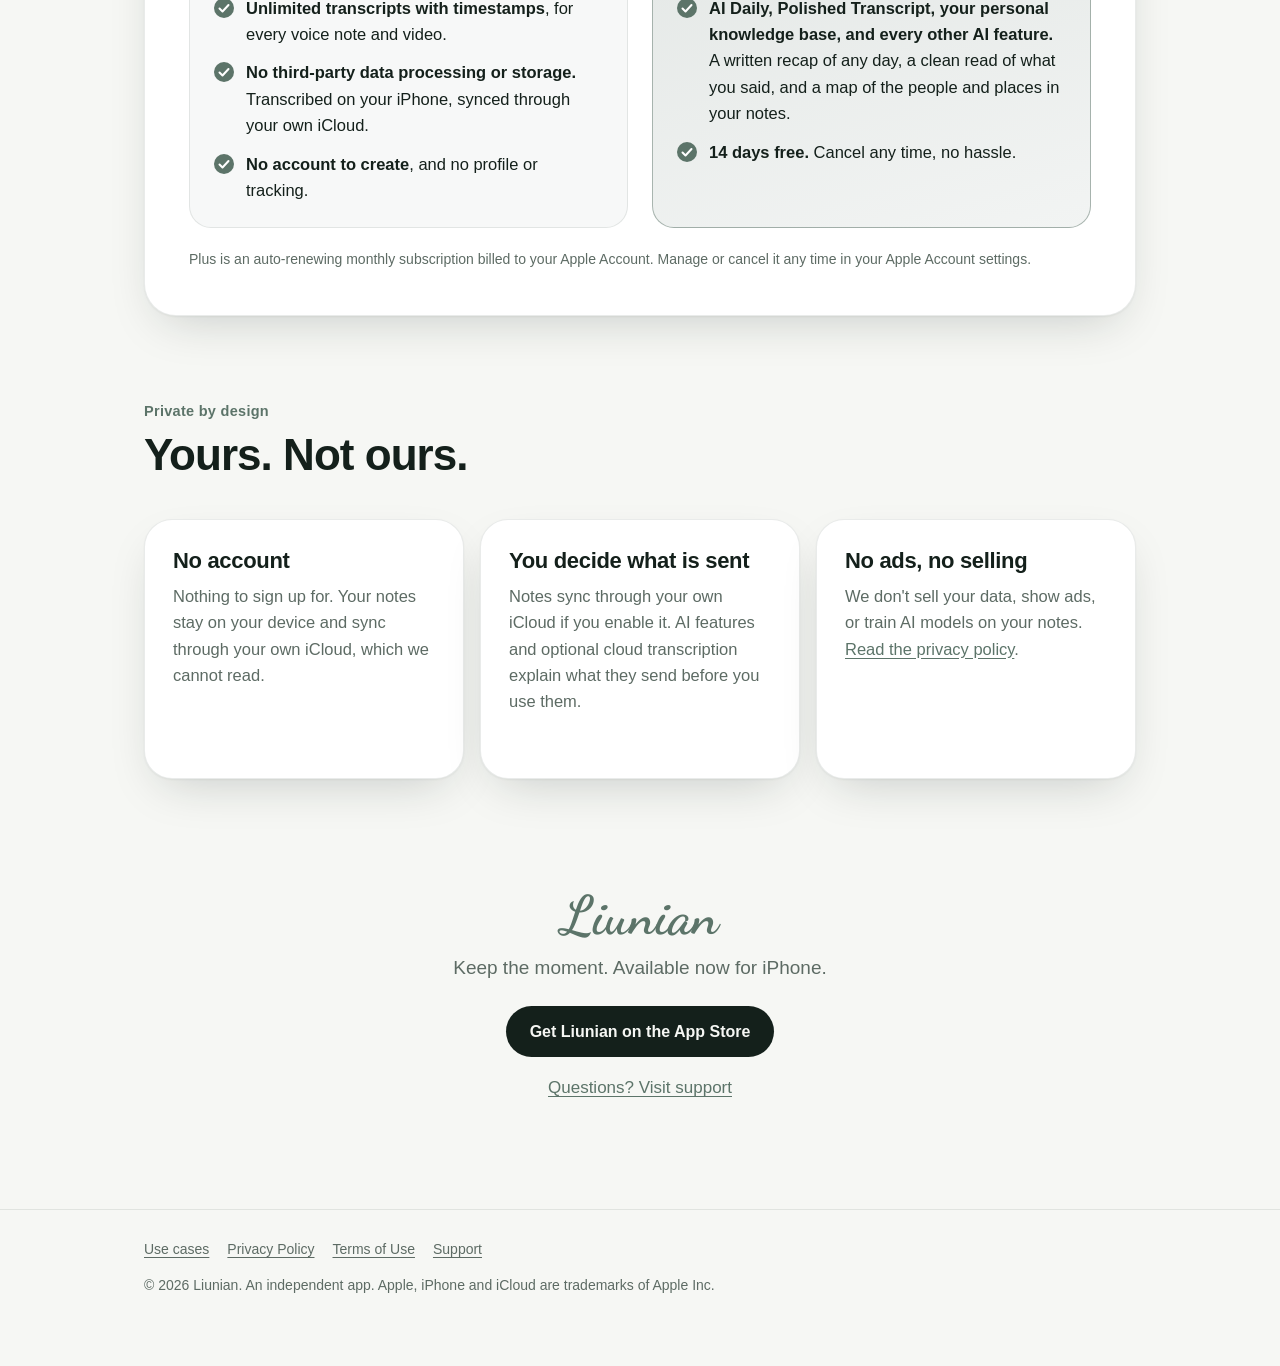
==== commit f299d822: "Update website (cef994d)" ====
--- a/index.html
+++ b/index.html
@@ -3,20 +3,29 @@
 <head>
 <meta charset="utf-8">
 <meta name="viewport" content="width=device-width, initial-scale=1">
-<title>Liunian – Private Voice &amp; Video Notes for iPhone</title>
-<meta name="description" content="Capture voice, photo, video and text notes on iPhone. Liunian transcribes on device, can sync notes through your own iCloud, and helps you find them again. Download free on the App Store.">
+<title>Liunian – Private Voice, Video &amp; Text Notes for iPhone</title>
+<meta name="description" content="Capture private voice, photo, video and text notes on iPhone. Liunian transcribes on device with no account required, syncs through your own iCloud, turns notes into To-Dos or calendar plans, and exports Markdown for Obsidian.">
 <meta name="theme-color" content="#5C7469">
 <link rel="icon" href="/img/icon-180.png">
 <link rel="apple-touch-icon" href="/img/icon-180.png">
 <link rel="canonical" href="https://liunianai.com/">
+<link rel="alternate" type="text/plain" href="/llms.txt" title="LLM Context">
 <meta property="og:type" content="website">
+<meta property="og:site_name" content="Liunian">
+<meta property="og:locale" content="en_US">
 <meta property="og:url" content="https://liunianai.com/">
-<meta property="og:title" content="Liunian – Private Voice &amp; Video Notes for iPhone">
-<meta property="og:description" content="Capture voice, photo, video and text notes on iPhone. Liunian transcribes on device, can sync notes through your own iCloud, and helps you find them again. Download free on the App Store.">
-<meta property="og:image" content="https://liunianai.com/img/icon-512.png">
-<meta name="twitter:card" content="summary">
+<meta property="og:title" content="Liunian – Private Voice, Video &amp; Text Notes for iPhone">
+<meta property="og:description" content="Capture private voice, photo, video and text notes on iPhone. Liunian transcribes on device with no account required, syncs through your own iCloud, turns notes into To-Dos or calendar plans, and exports Markdown for Obsidian.">
+<meta property="og:image" content="https://liunianai.com/img/og-cover.jpg">
+<meta property="og:image:width" content="1200">
+<meta property="og:image:height" content="630">
+<meta property="og:image:alt" content="Liunian – Private voice, photo, video and text notes for iPhone">
+<meta name="twitter:card" content="summary_large_image">
+<meta name="twitter:title" content="Liunian – Private Voice, Video &amp; Text Notes for iPhone">
+<meta name="twitter:description" content="Capture private voice, photo, video and text notes on iPhone. Liunian transcribes on device with no account required, syncs through your own iCloud, turns notes into To-Dos or calendar plans, and exports Markdown for Obsidian.">
+<meta name="twitter:image" content="https://liunianai.com/img/og-cover.jpg">
 <meta name="apple-itunes-app" content="app-id=6816302206">
-<script type="application/ld+json">{"@context": "https://schema.org", "@type": "SoftwareApplication", "name": "Liunian: Voice & Video Notes", "url": "https://liunianai.com/", "downloadUrl": "https://apps.apple.com/us/app/liunian-voice-video-notes/id6816302206", "operatingSystem": "iOS", "applicationCategory": "ProductivityApplication", "description": "Capture voice, photo, video and text notes on iPhone. Liunian transcribes on device, can sync notes through your own iCloud, and helps you find them again. Download free on the App Store.", "offers": {"@type": "Offer", "price": "0", "priceCurrency": "USD"}}</script>
+<script type="application/ld+json">{"@context": "https://schema.org", "@graph": [{"@type": "WebSite", "name": "Liunian", "alternateName": ["流念", "Liunian: Voice & Video Notes"], "url": "https://liunianai.com/"}, {"@type": "SoftwareApplication", "name": "Liunian: Voice & Video Notes", "alternateName": "流念", "url": "https://liunianai.com/", "downloadUrl": "https://apps.apple.com/us/app/liunian-voice-video-notes/id6816302206", "installUrl": "https://apps.apple.com/us/app/liunian-voice-video-notes/id6816302206", "operatingSystem": "iOS", "applicationCategory": "ProductivityApplication", "applicationSubCategory": "Note-Taking, Voice & Video Journal", "description": "Capture private voice, photo, video and text notes on iPhone. Liunian transcribes on device with no account required, syncs through your own iCloud, turns notes into To-Dos or calendar plans, and exports Markdown for Obsidian.", "featureList": ["Hold-to-talk voice notes with on-device transcription and timestamps", "Short video notes (up to 30 seconds on Free, 90 seconds on Plus) with spoken transcript", "Private iCloud sync with no Liunian account required", "Timeline search across written text and audio/video transcripts", "Built-in To-Do list, Review Later, reminders, and Add to Calendar via the iPhone calendar editor", "Footprint map view and monthly Dashboard", "Share Sheet extension and Lock Screen / Control Center quick-open button", "Plus: AI Daily recaps, Polished Transcript, and Personal Knowledge Base with Markdown export for Obsidian"], "screenshot": ["https://liunianai.com/img/voice.jpg", "https://liunianai.com/img/camera.jpg", "https://liunianai.com/img/transcript.jpg", "https://liunianai.com/img/w-footprint.jpg", "https://liunianai.com/img/w-wiki.jpg", "https://liunianai.com/img/w-dashboard.jpg"], "offers": {"@type": "Offer", "price": "0", "priceCurrency": "USD"}}, {"@type": "VideoObject", "name": "Liunian in use: hold to record a voice note, shoot a video, and read its transcript", "description": "Preview of capturing a voice note, shooting a short video, and reading on-device transcripts in Liunian on iPhone.", "thumbnailUrl": "https://liunianai.com/video/poster.jpg", "contentUrl": "https://liunianai.com/video/preview.mp4", "uploadDate": "2026-10-04"}]}</script>
 <link rel="stylesheet" href="/style.css?v=f424e36e">
 </head>
 <body id="top">
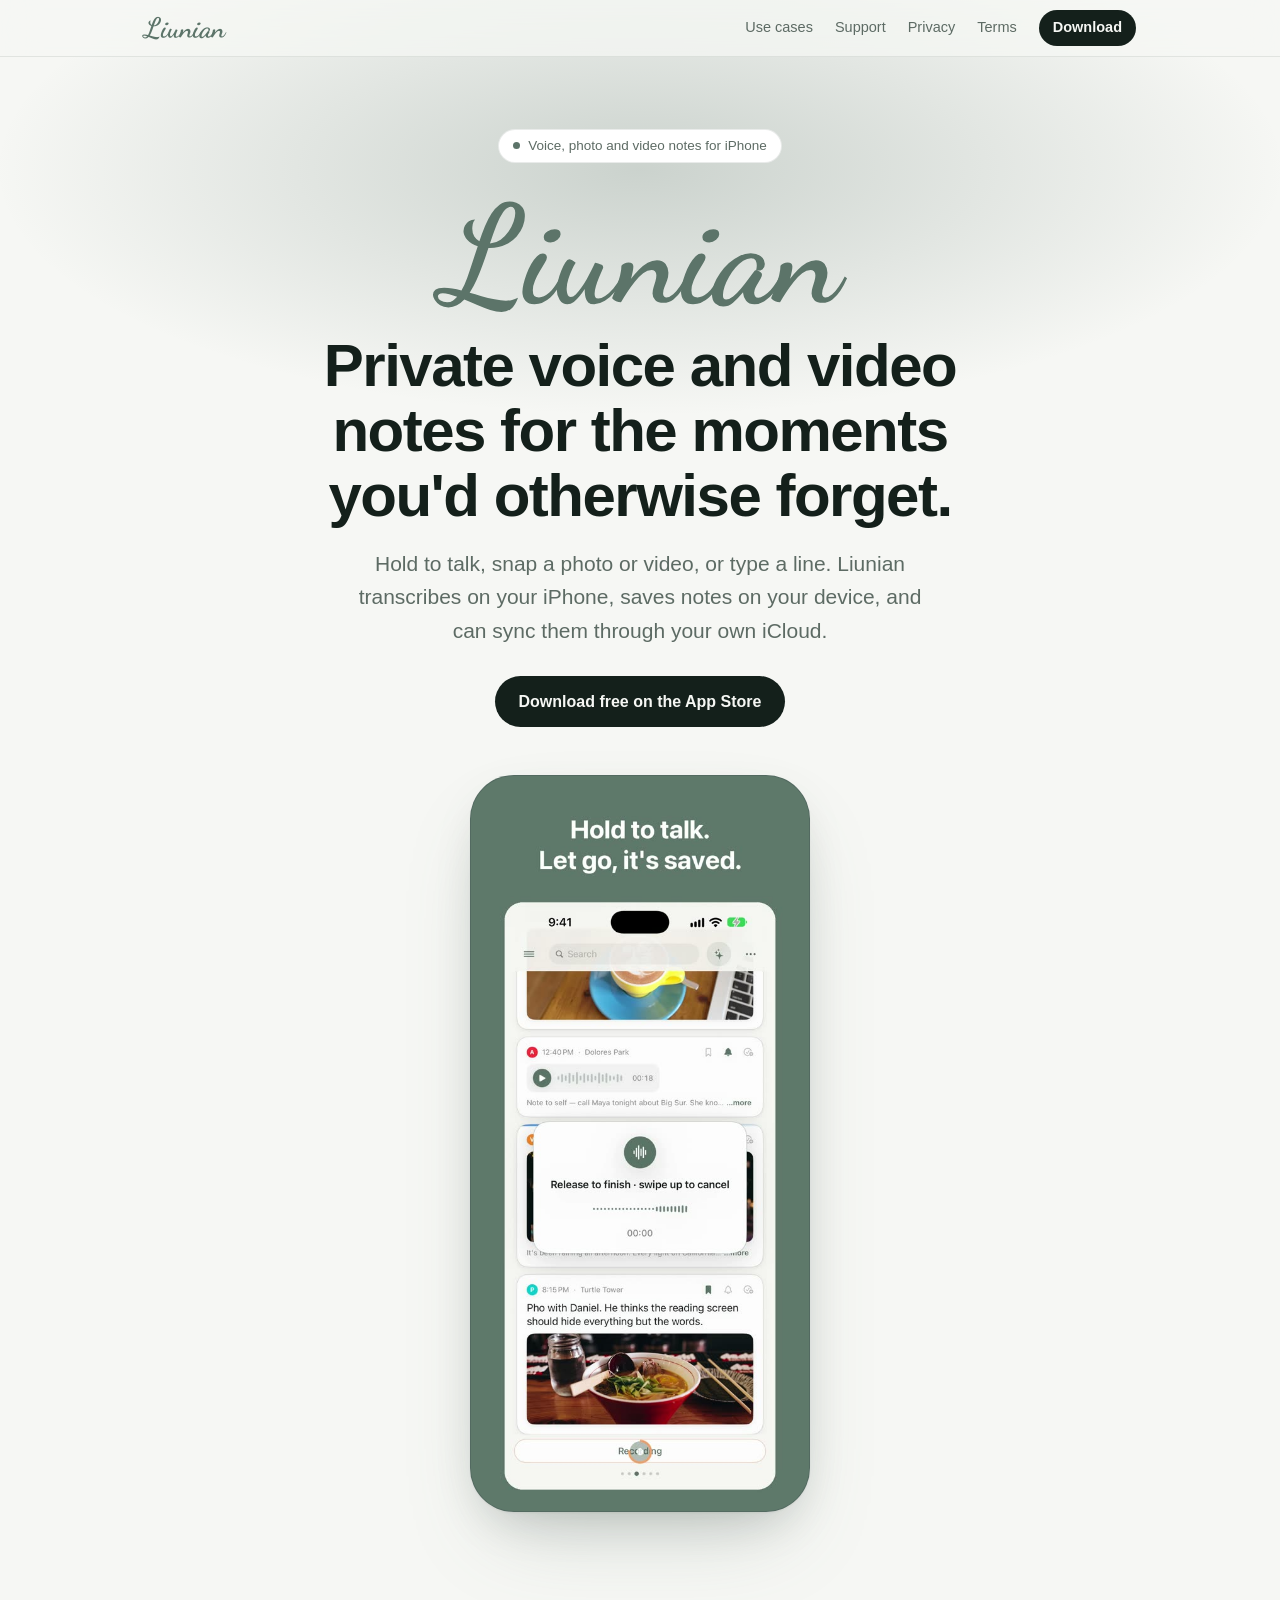
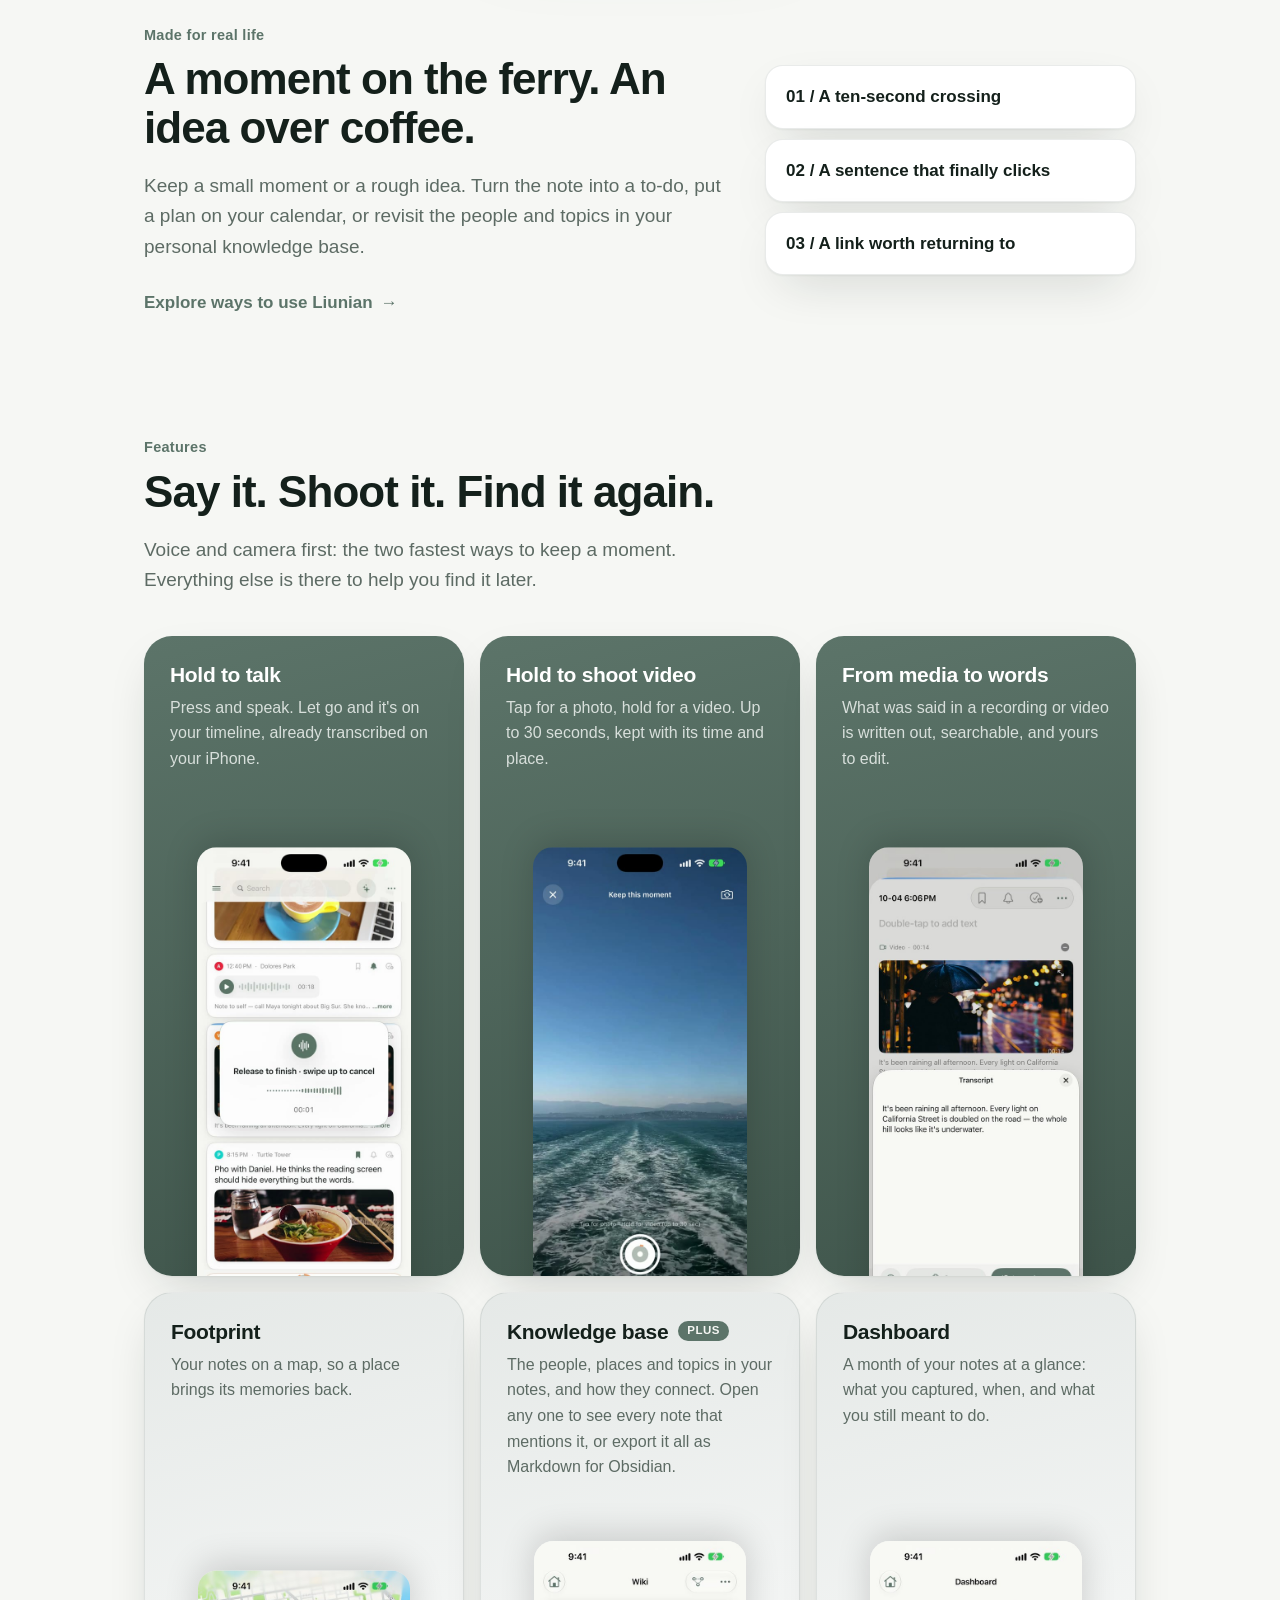
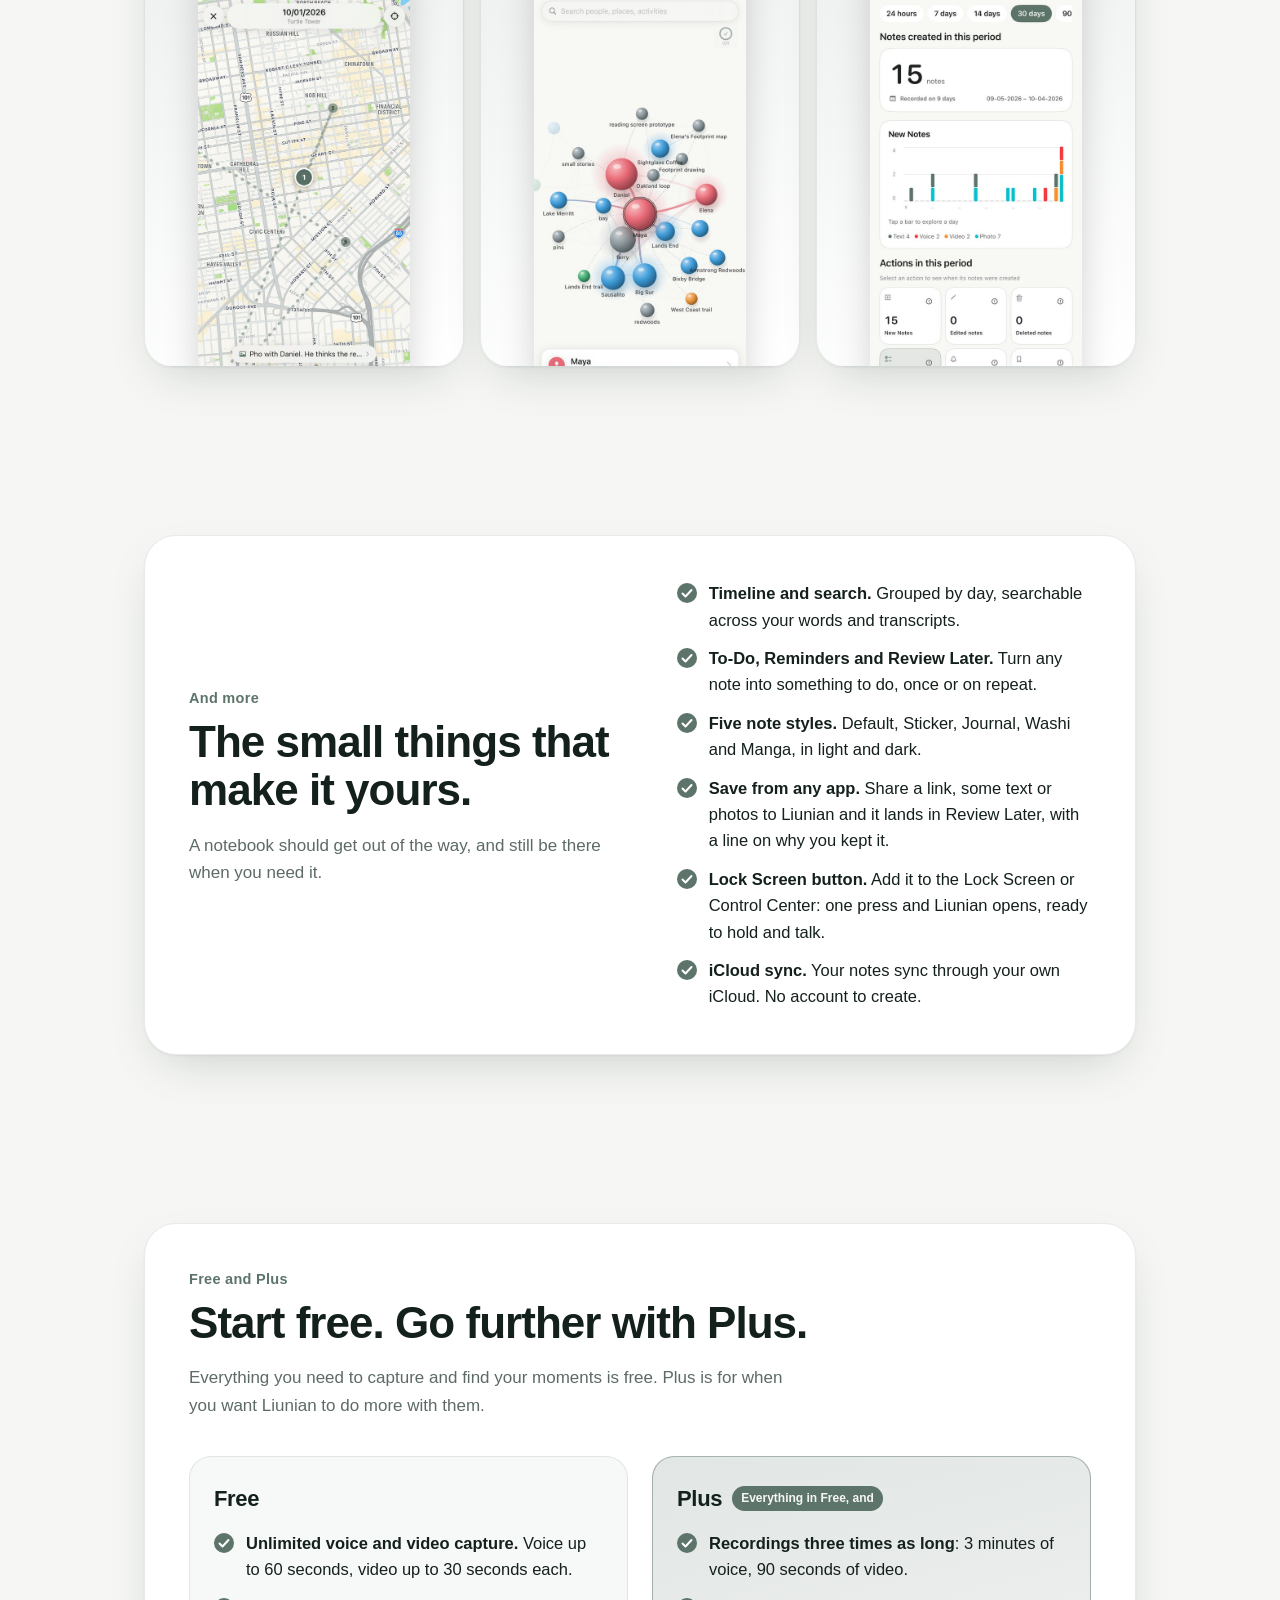
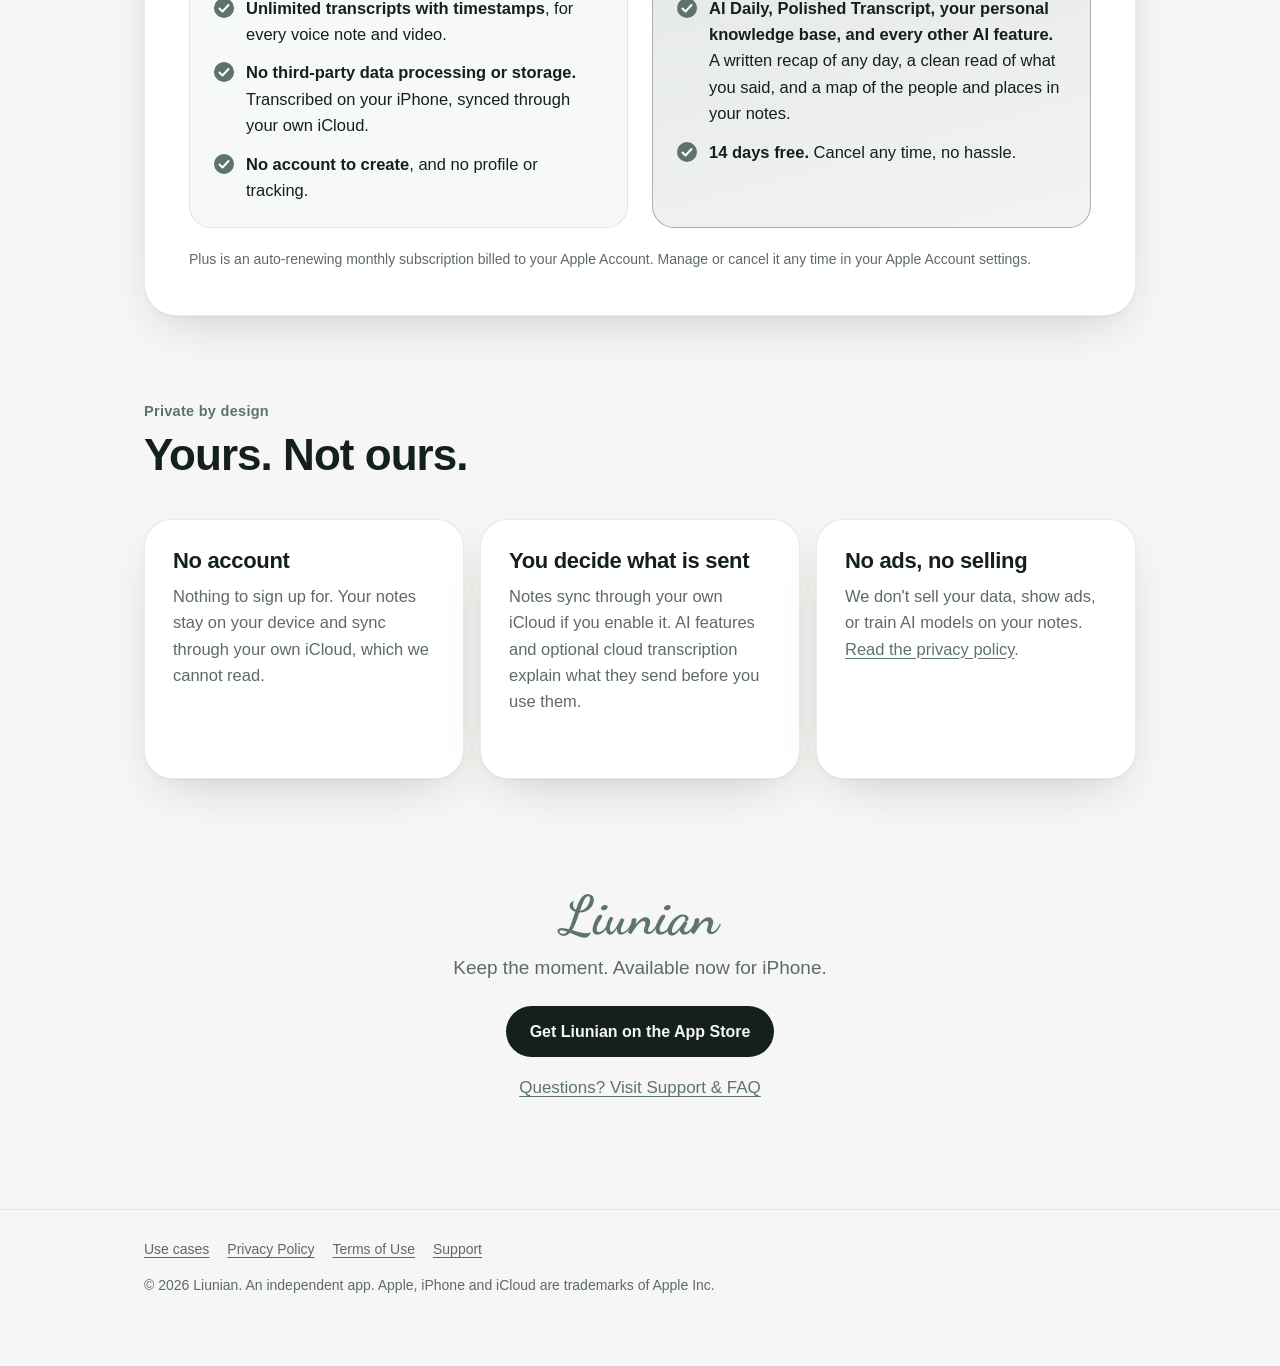
==== commit b5fa2e46: "Update website (ff3d36e)" ====
--- a/index.html
+++ b/index.html
@@ -163,7 +163,7 @@
   <div class="wordmark-sm">Liunian</div>
   <p class="sub" style="margin:10px auto 22px">Keep the moment. Available now for iPhone.</p>
   <a class="cta" href="https://apps.apple.com/us/app/liunian-voice-video-notes/id6816302206">Get Liunian on the App Store</a>
-  <p><a href="/support/">Questions? Visit support</a></p>
+  <p><a href="/support/">Questions? Visit Support &amp; FAQ</a></p>
 </div>
 
 <script src="/site.js?v=5a19f0c8" defer></script>
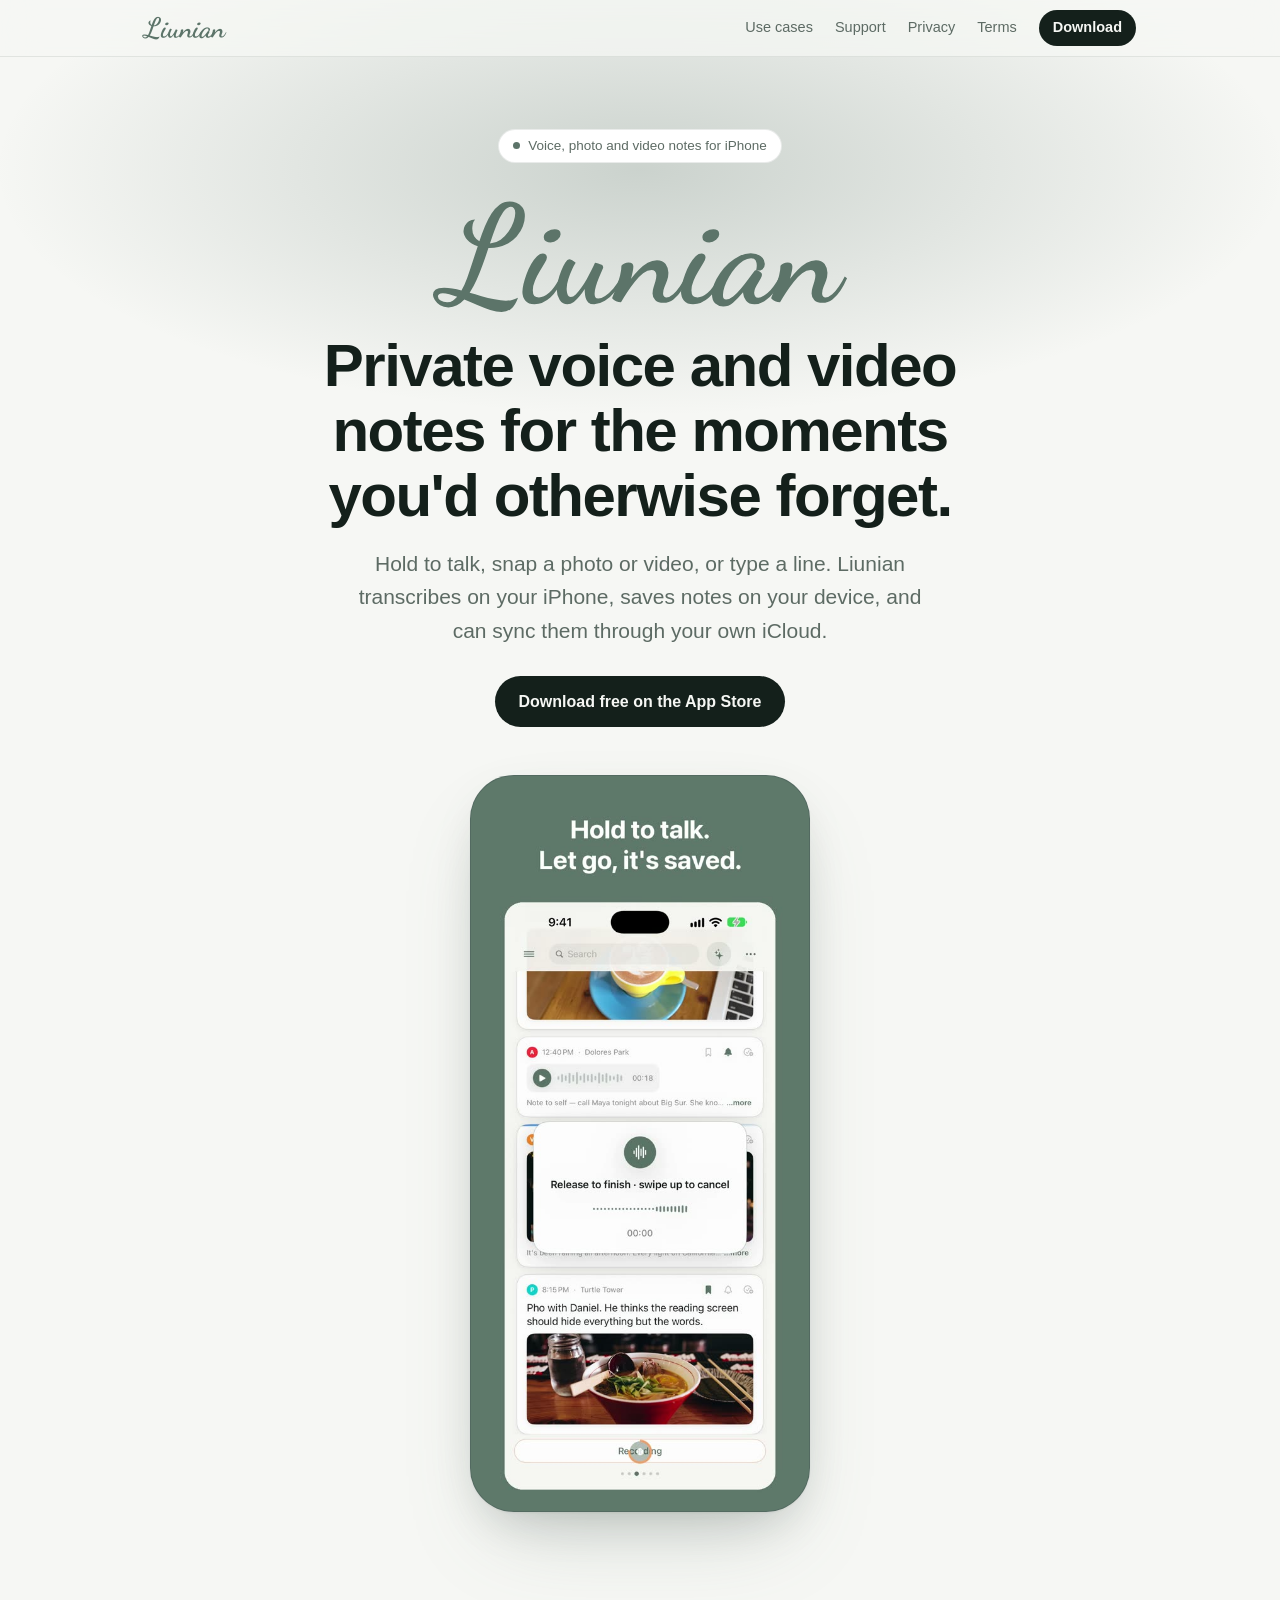
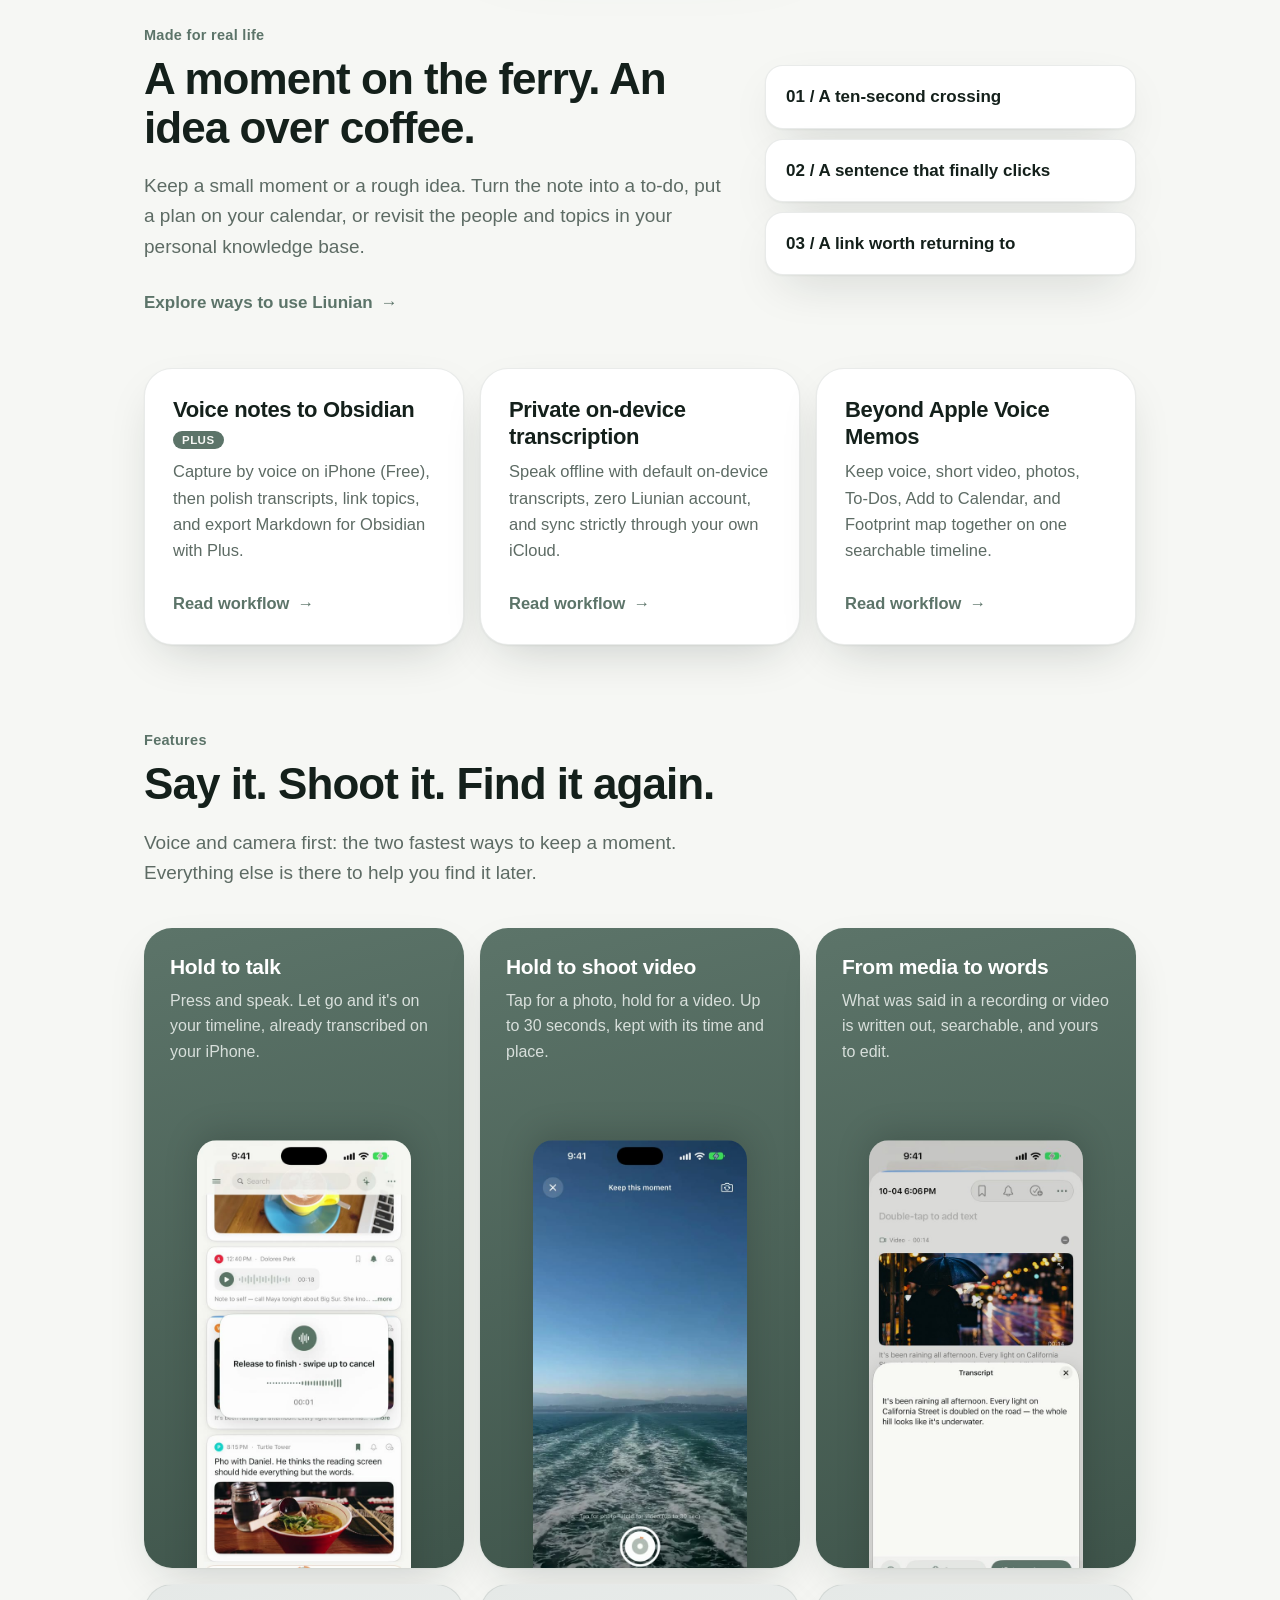
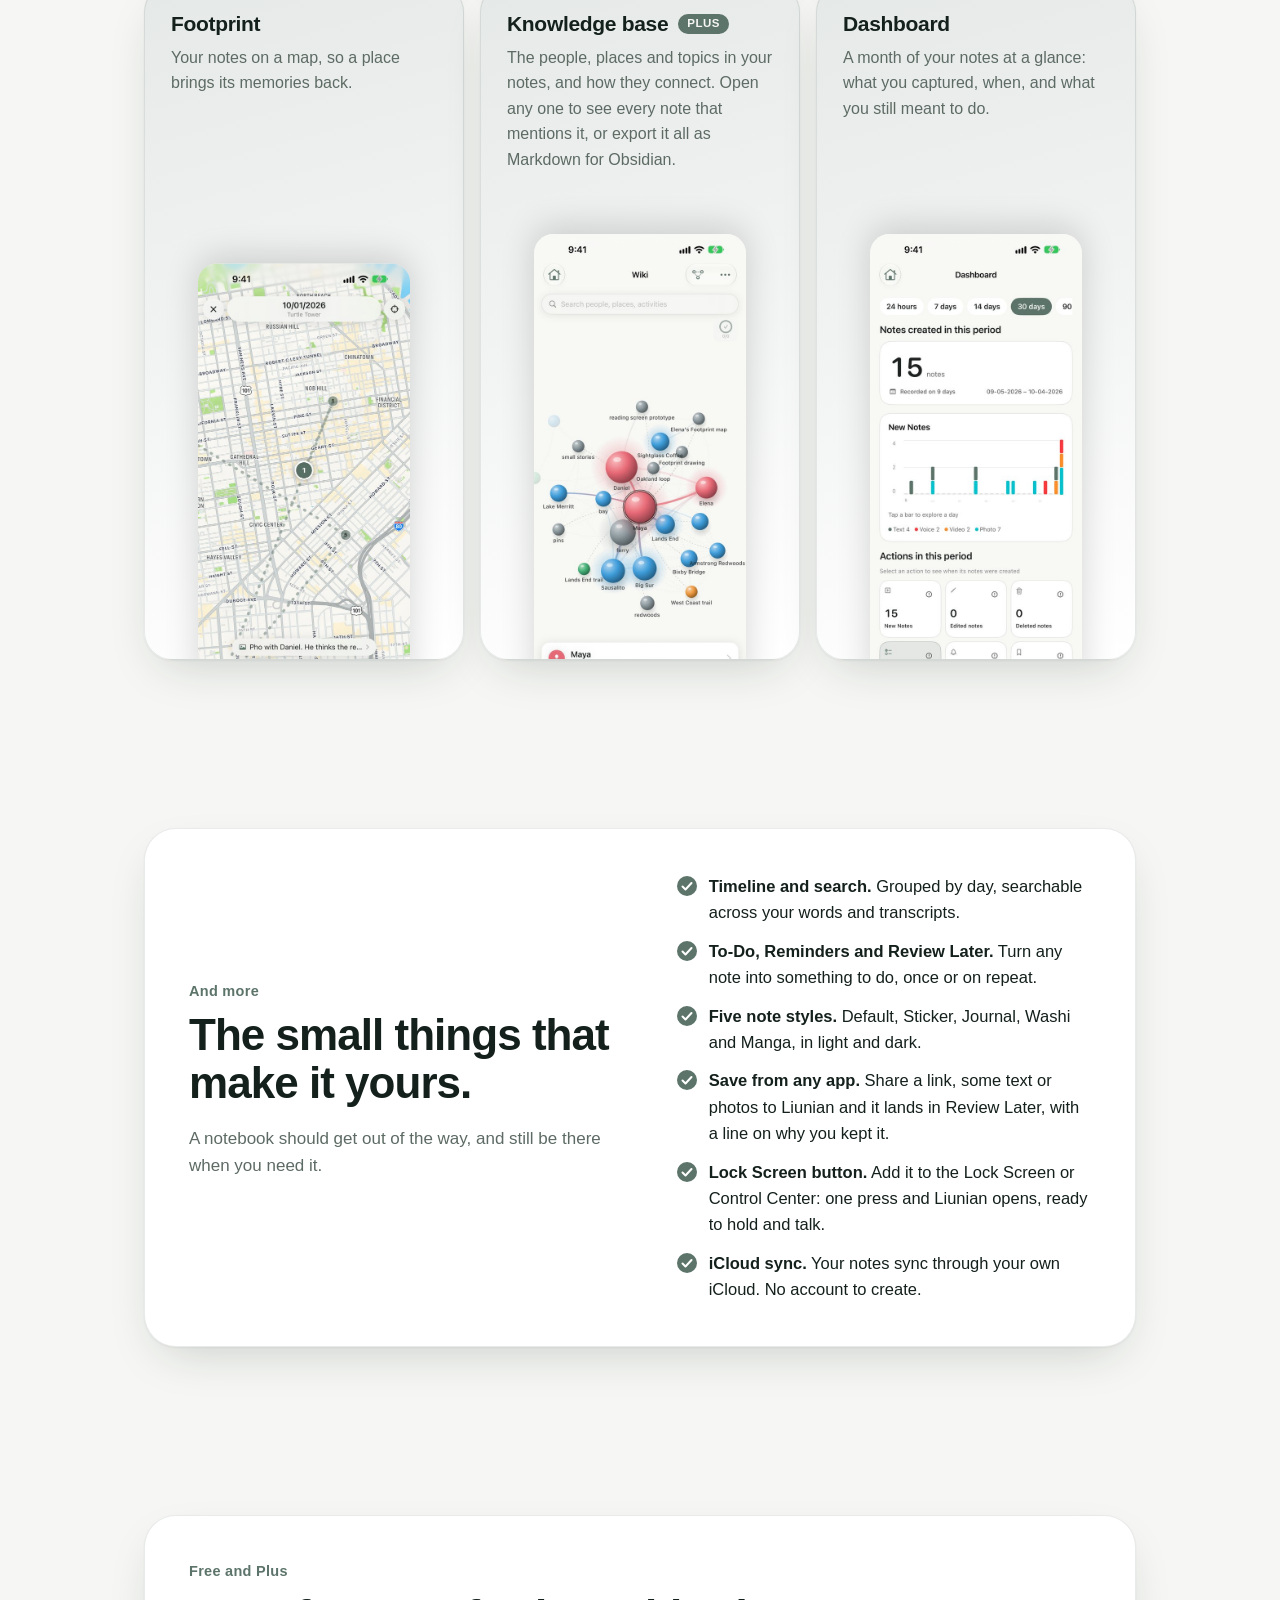
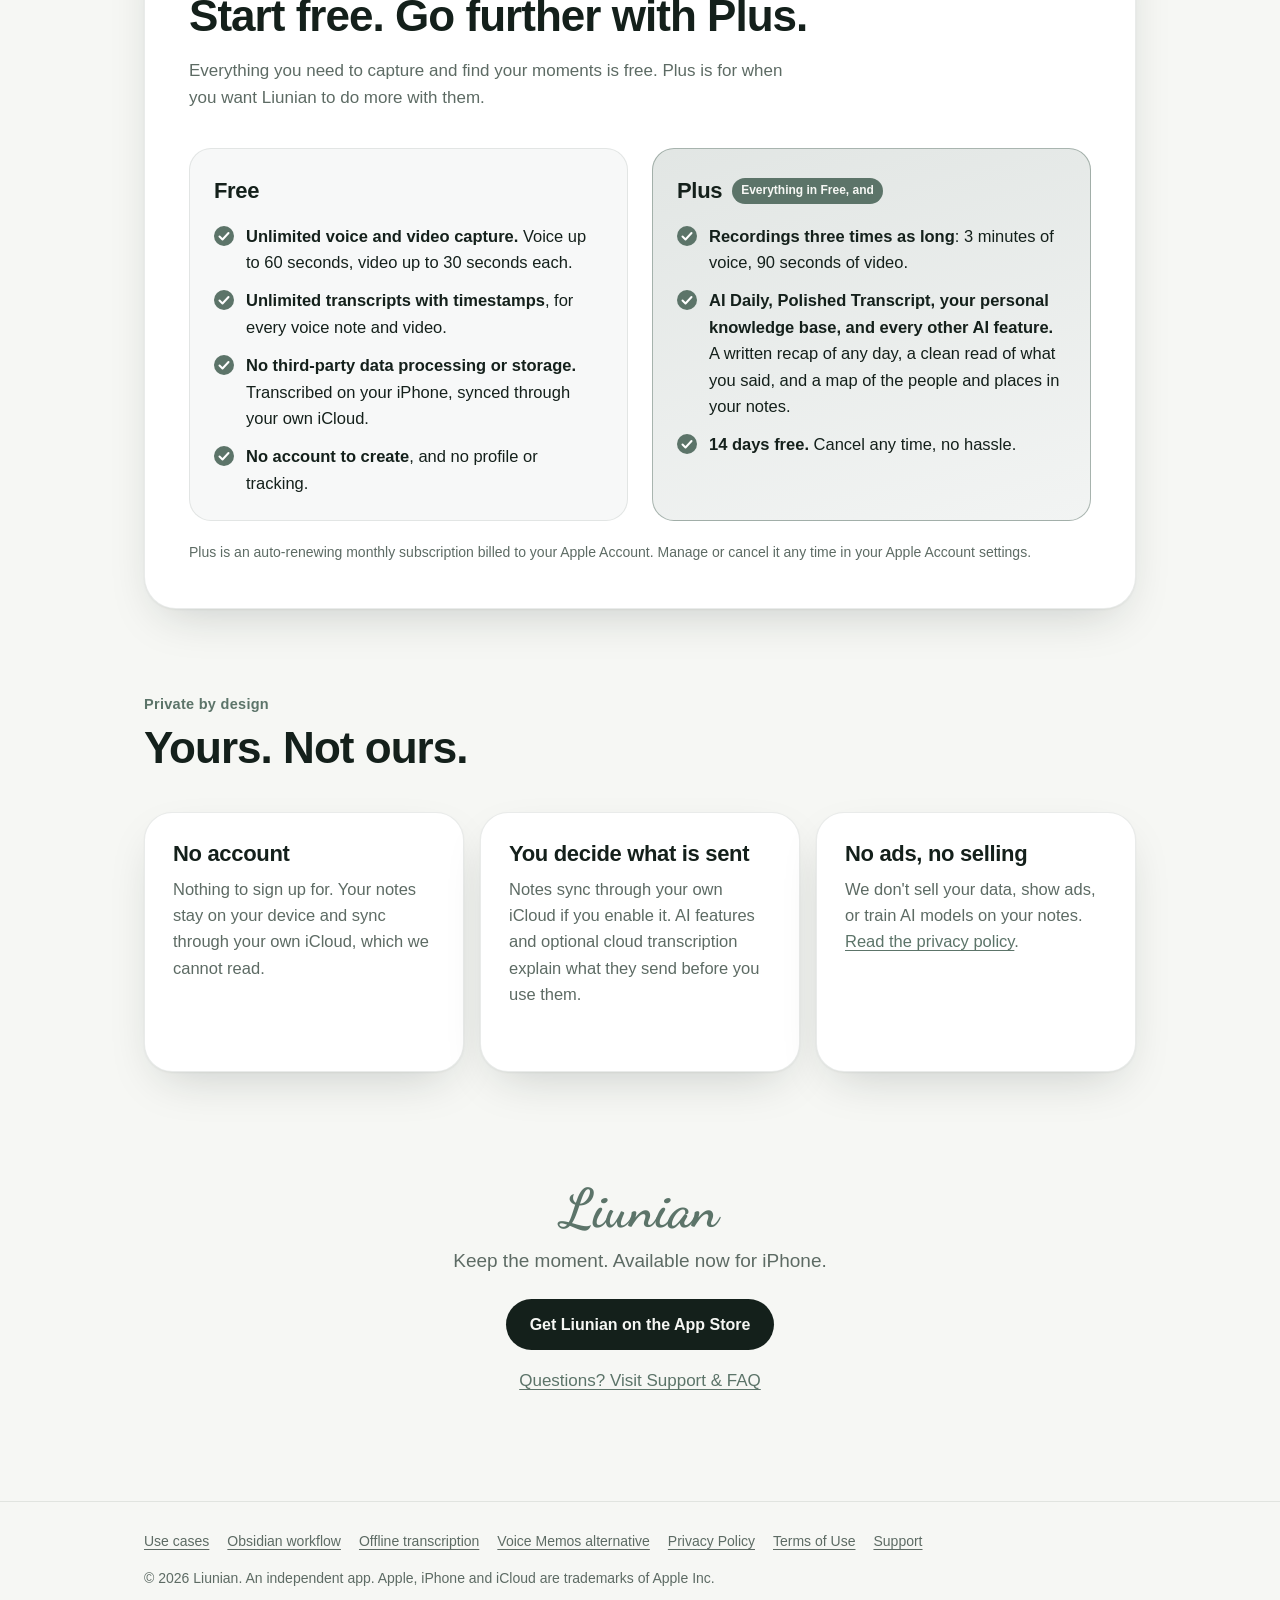
==== commit 171f88e3: "Update website (8ae2e2a)" ====
--- a/index.html
+++ b/index.html
@@ -54,6 +54,25 @@
   <div class="wrap home-scenes-inner reveal">
     <div><div class="kicker">Made for real life</div><h2>A moment on the ferry. An idea over coffee.</h2><p class="sub">Keep a small moment or a rough idea. Turn the note into a to-do, put a plan on your calendar, or revisit the people and topics in your personal knowledge base.</p><a class="home-scenes-link" href="/use-cases/">Explore ways to use Liunian <span aria-hidden="true">→</span></a></div>
     <div class="home-scenes-examples" aria-label="Examples of moments and ideas"><span>01 / A ten-second crossing</span><span>02 / A sentence that finally clicks</span><span>03 / A link worth returning to</span></div>
+  </div>
+  <div class="wrap" style="padding-top:16px">
+    <div class="bento" style="margin-top:0">
+      <div class="tile w2 reveal">
+        <h3>Voice notes to Obsidian <span class="badge-plus">Plus</span></h3>
+        <p>Capture by voice on iPhone (Free), then polish transcripts, link topics, and export Markdown for Obsidian with Plus.</p>
+        <p style="margin-top:auto;padding-top:18px"><a class="home-scenes-link" href="/workflows/voice-notes-to-obsidian/">Read workflow <span aria-hidden="true">→</span></a></p>
+      </div>
+      <div class="tile w2 reveal">
+        <h3>Private on-device transcription</h3>
+        <p>Speak offline with default on-device transcripts, zero Liunian account, and sync strictly through your own iCloud.</p>
+        <p style="margin-top:auto;padding-top:18px"><a class="home-scenes-link" href="/workflows/private-offline-transcription/">Read workflow <span aria-hidden="true">→</span></a></p>
+      </div>
+      <div class="tile w2 reveal">
+        <h3>Beyond Apple Voice Memos</h3>
+        <p>Keep voice, short video, photos, To-Dos, Add to Calendar, and Footprint map together on one searchable timeline.</p>
+        <p style="margin-top:auto;padding-top:18px"><a class="home-scenes-link" href="/workflows/apple-voice-memos-alternative/">Read workflow <span aria-hidden="true">→</span></a></p>
+      </div>
+    </div>
   </div>
 </section>
 
@@ -167,7 +186,7 @@
 </div>
 
 <script src="/site.js?v=5a19f0c8" defer></script>
-<footer><div class="wrap"><a href="/use-cases/">Use cases</a><a href="/privacy/">Privacy Policy</a><a href="/terms/">Terms of Use</a><a href="/support/">Support</a>
+<footer><div class="wrap"><a href="/use-cases/">Use cases</a><a href="/workflows/voice-notes-to-obsidian/">Obsidian workflow</a><a href="/workflows/private-offline-transcription/">Offline transcription</a><a href="/workflows/apple-voice-memos-alternative/">Voice Memos alternative</a><a href="/privacy/">Privacy Policy</a><a href="/terms/">Terms of Use</a><a href="/support/">Support</a>
 <p>&copy; 2026 Liunian. An independent app. Apple, iPhone and iCloud are trademarks of Apple Inc.</p></div></footer>
 </body>
 </html>
